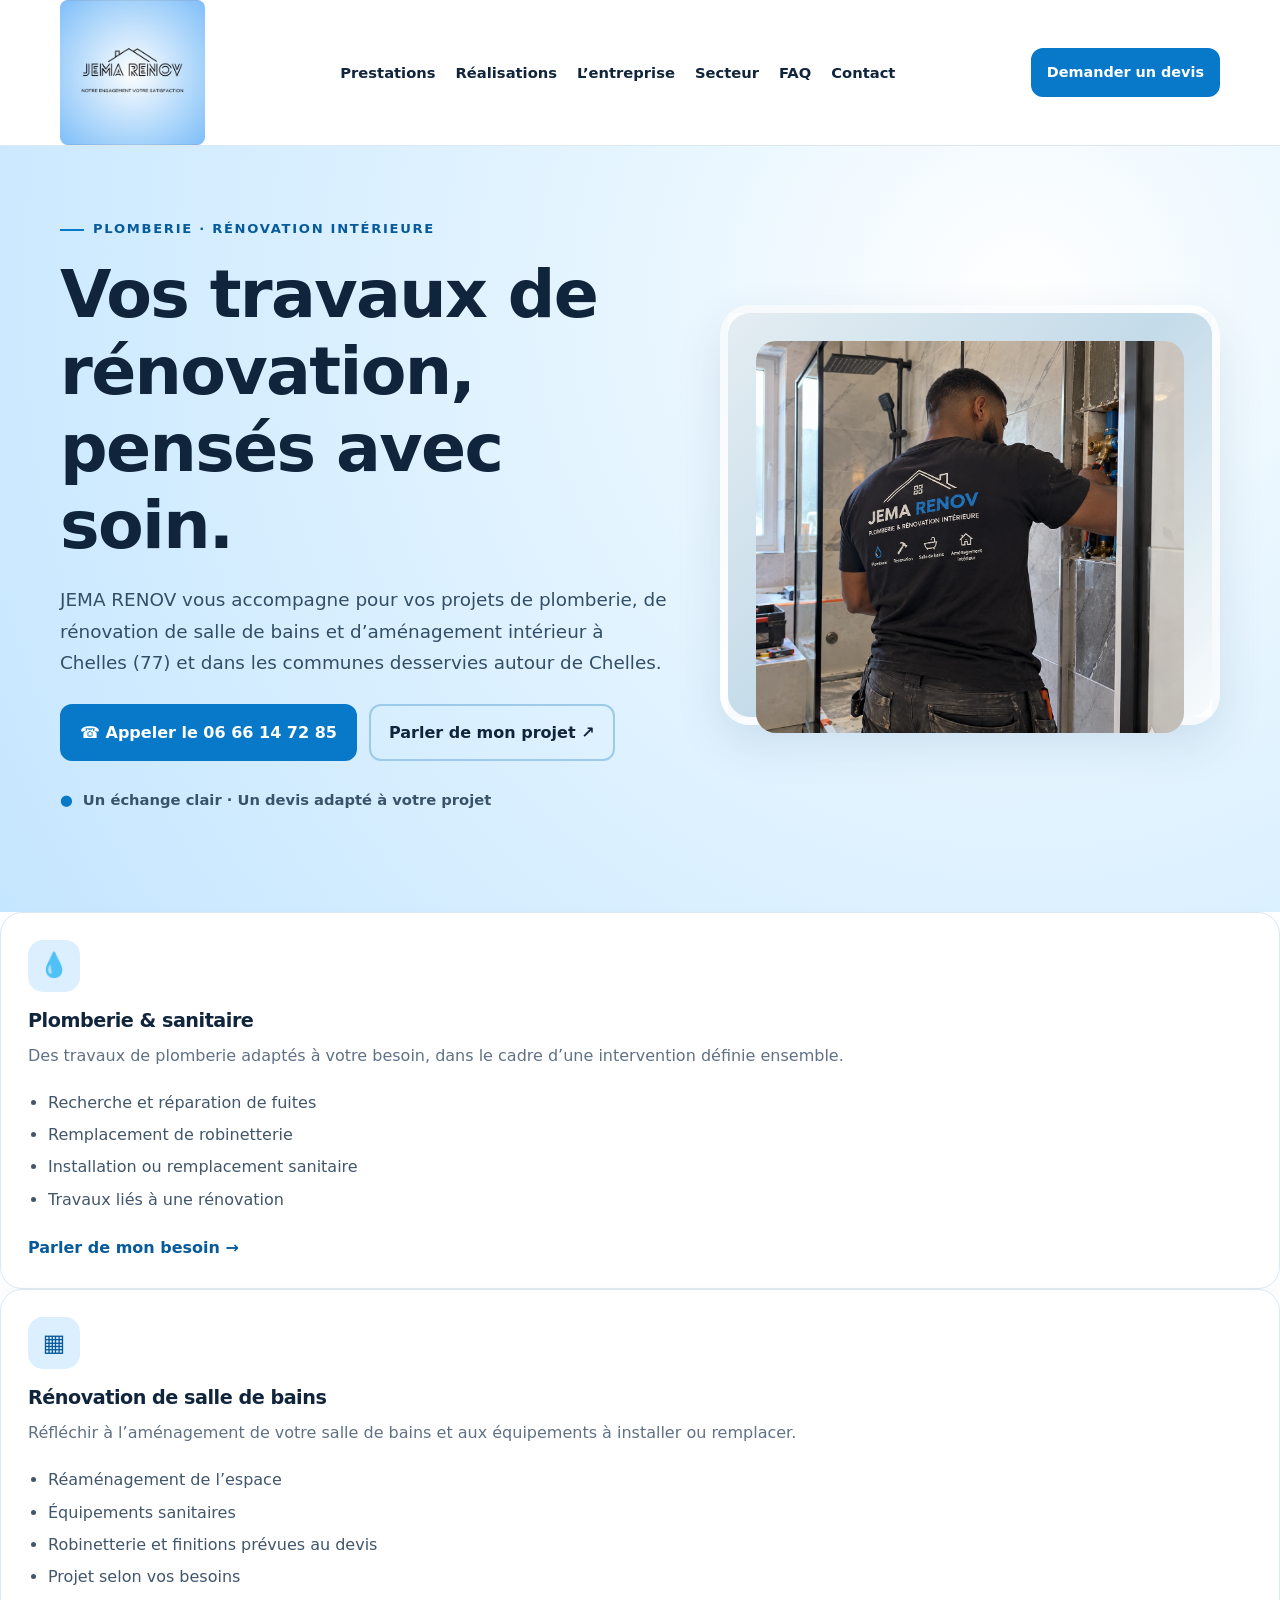
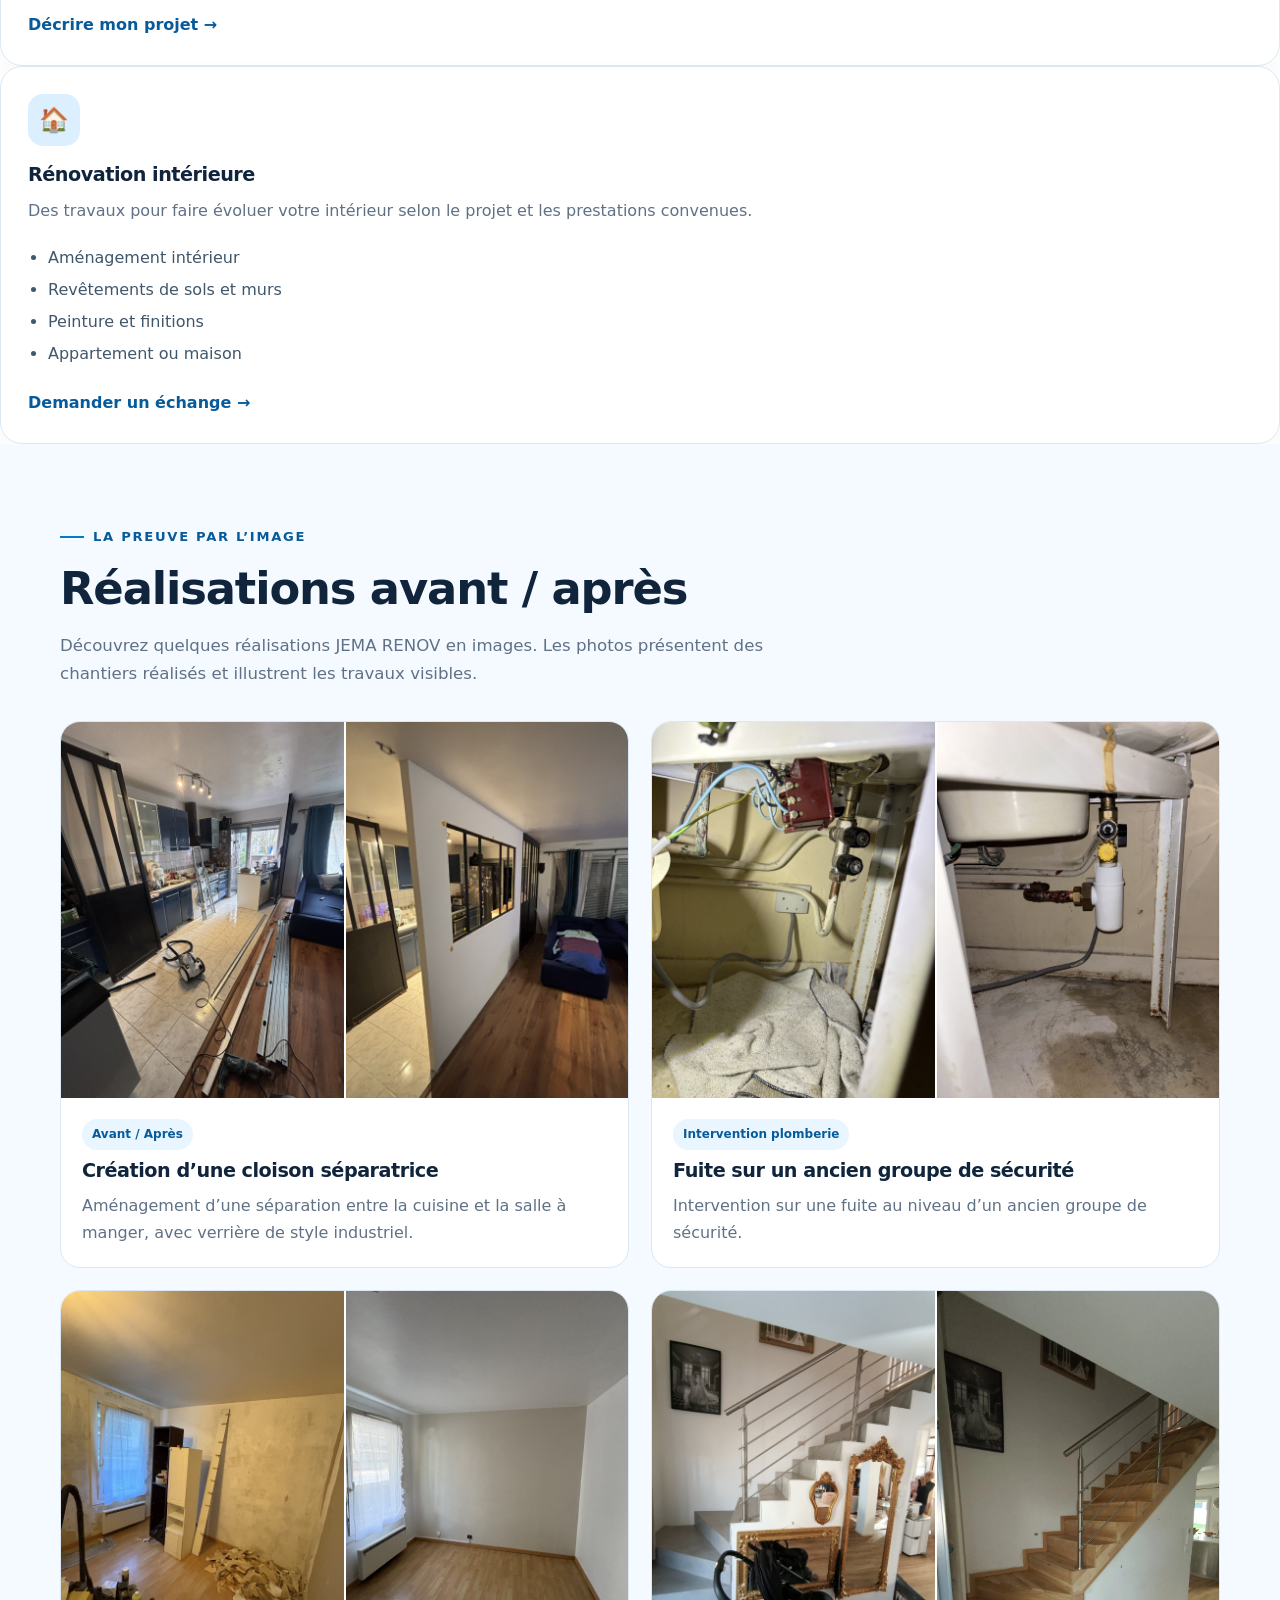
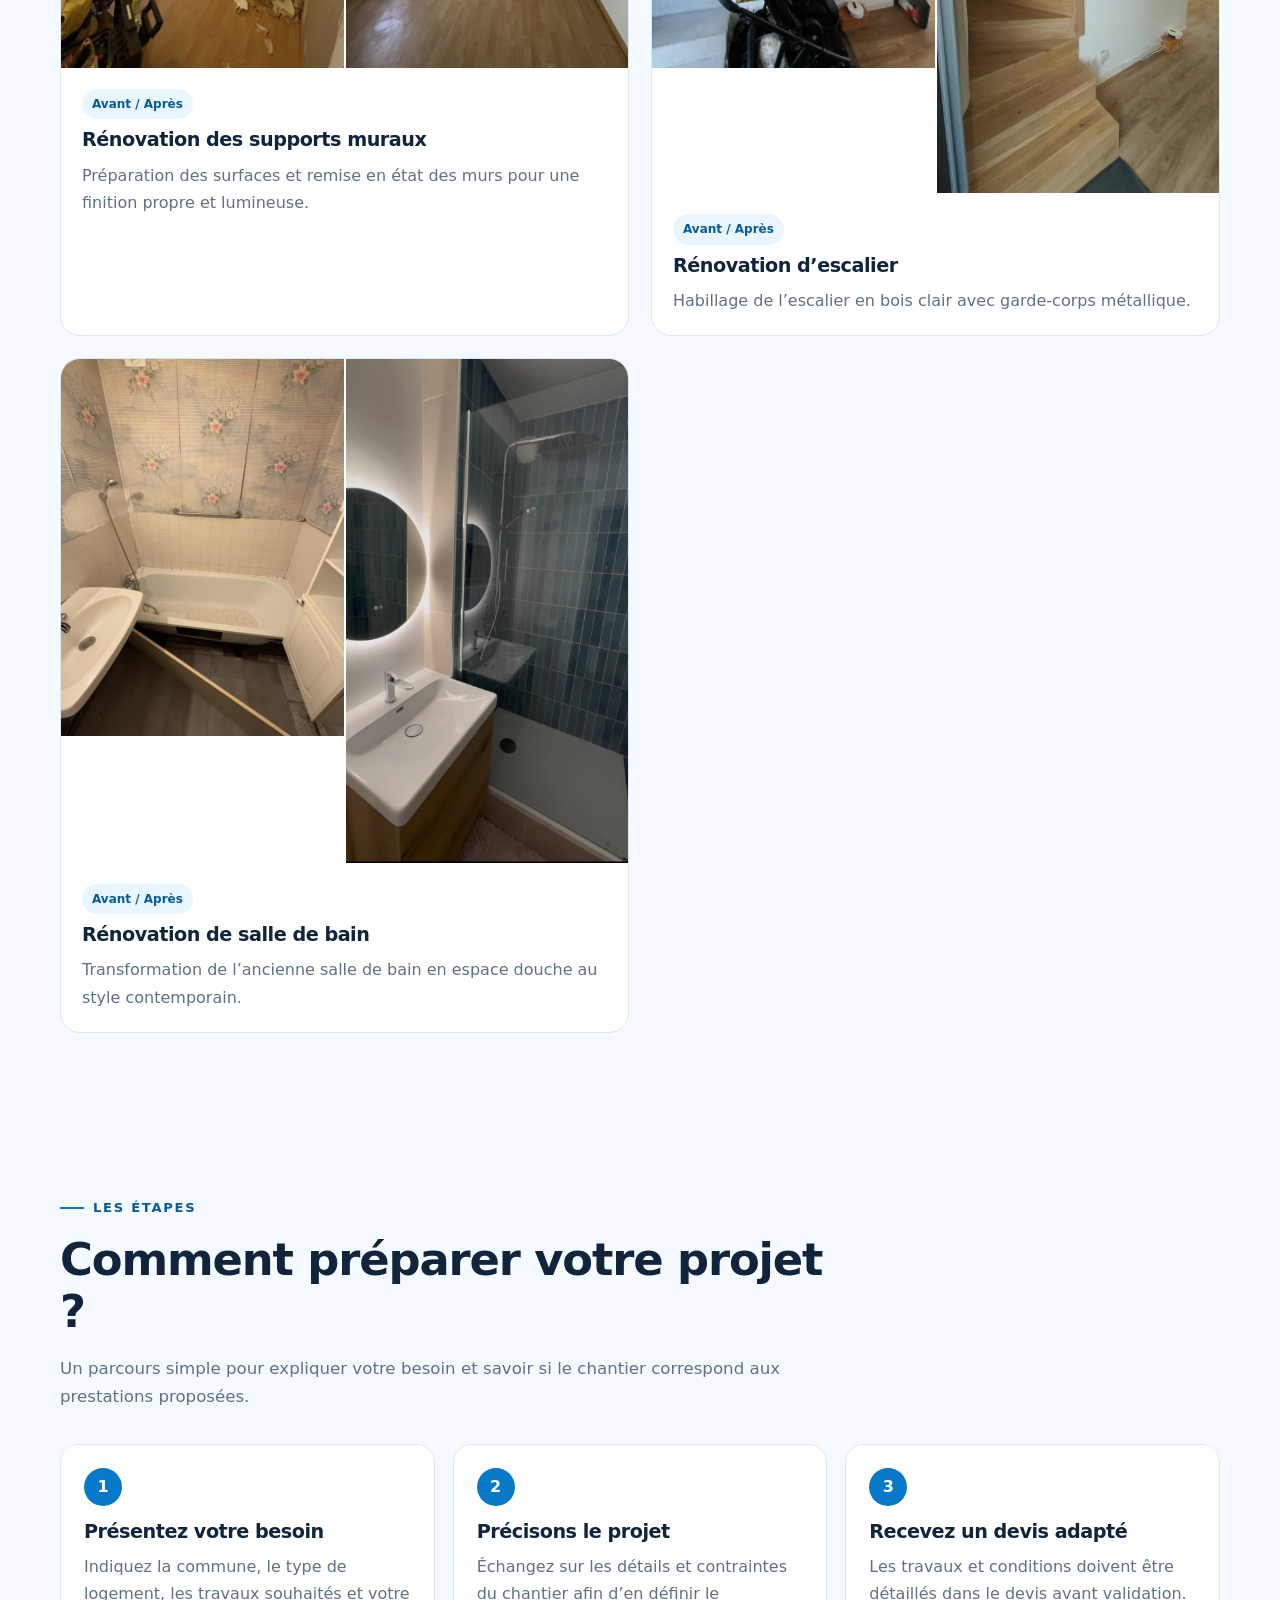
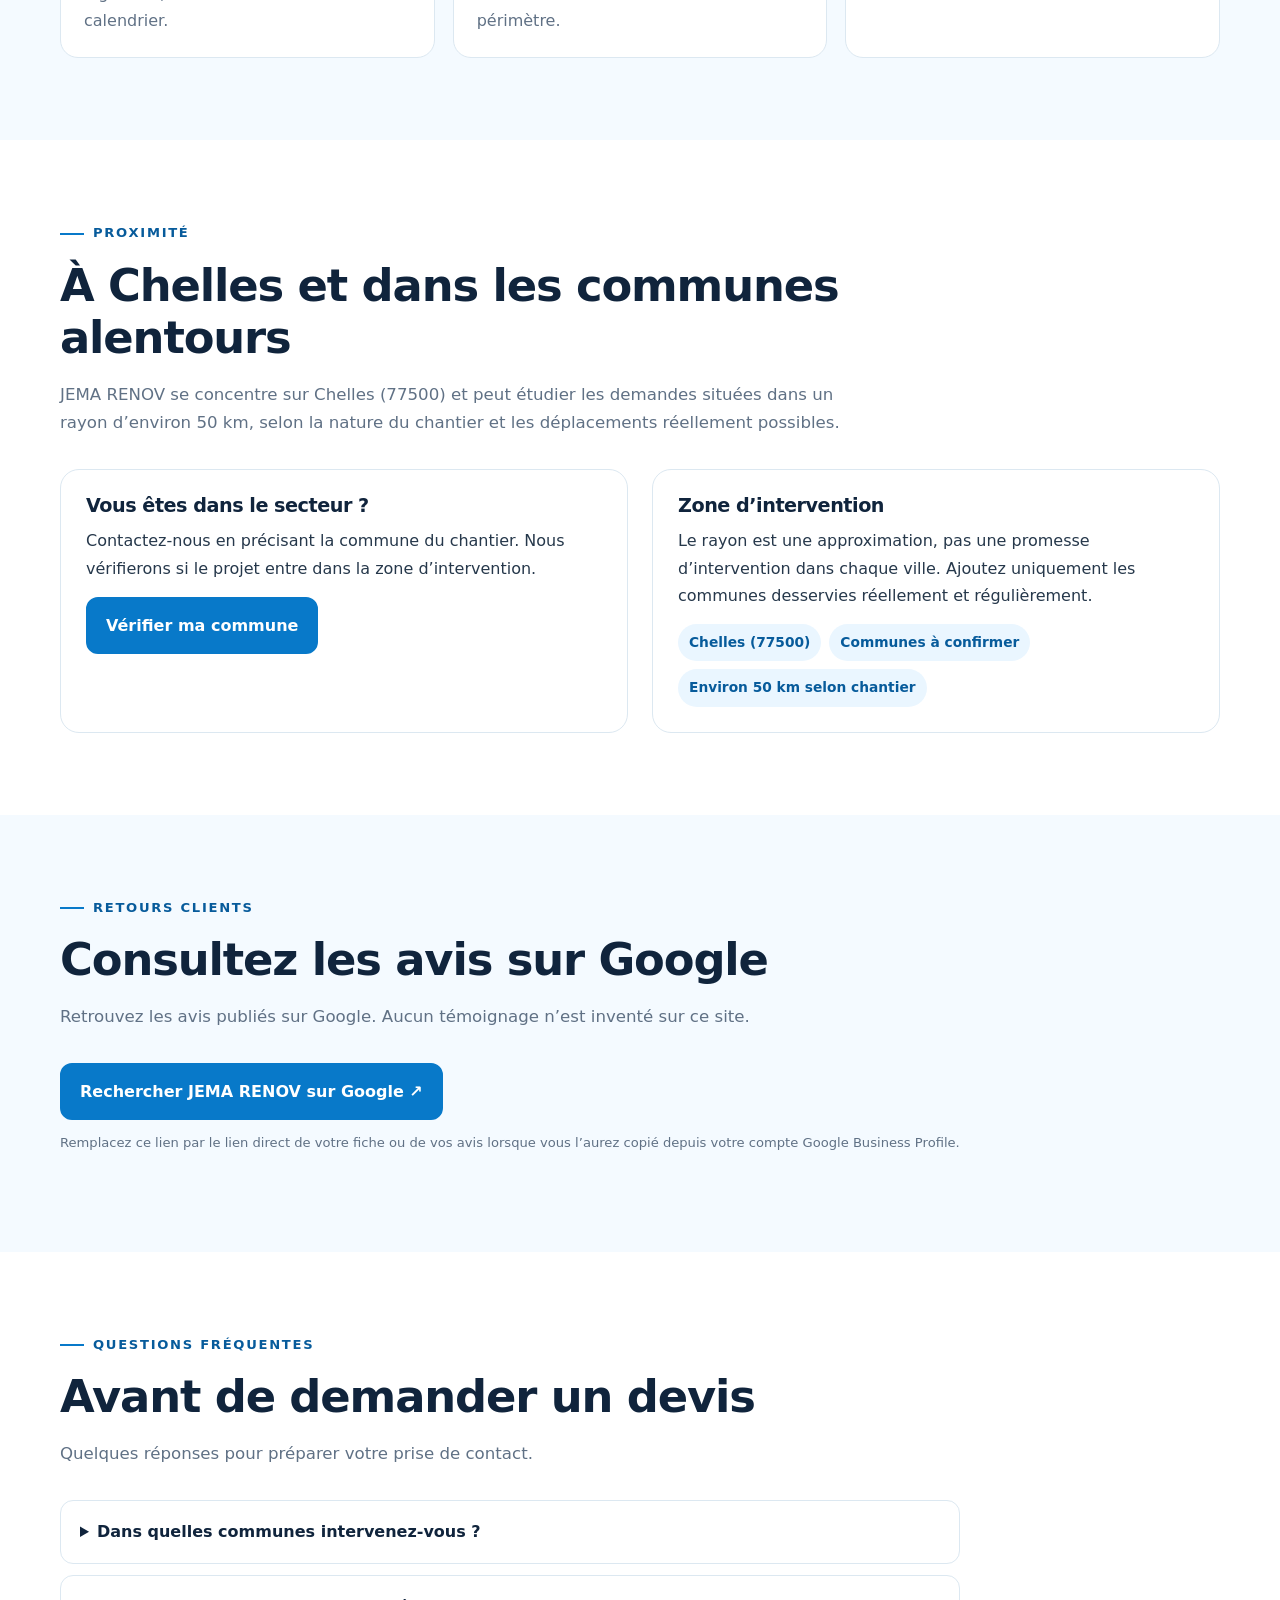
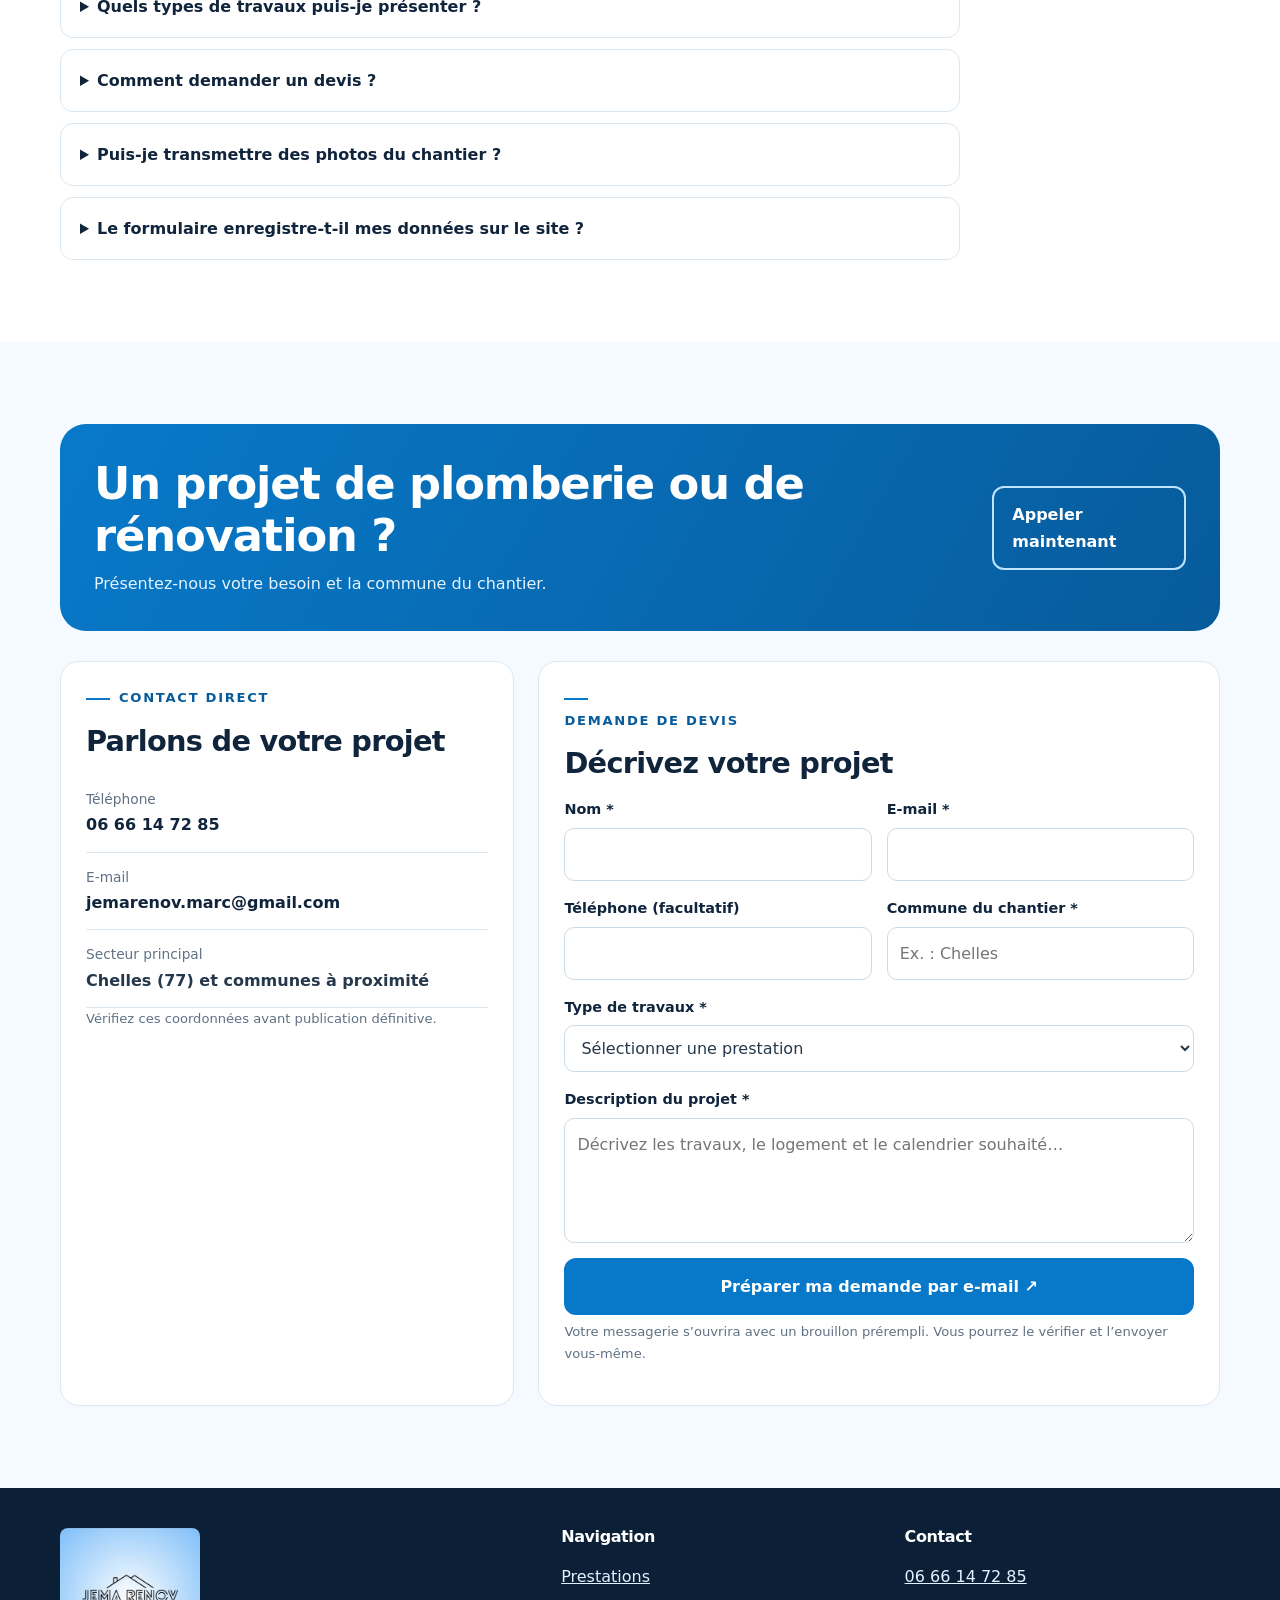
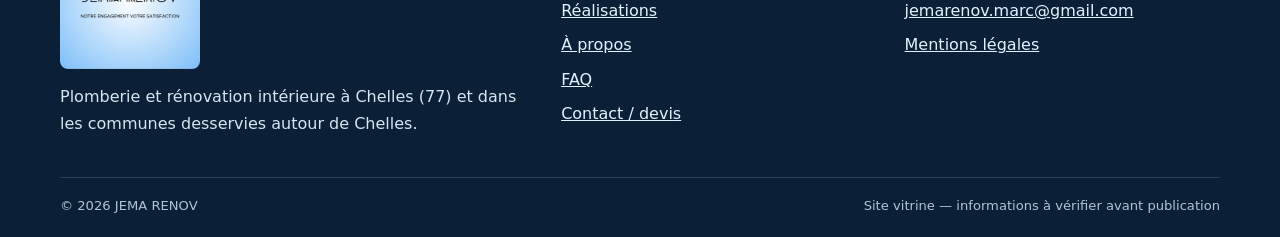
==== index.html @ 91e912da "Update index.html" ====
<!doctype html>
<html lang="fr"><head>
<meta charset="utf-8"><meta name="viewport" content="width=device-width,initial-scale=1">
<title>JEMA RENOV | Plomberie et rénovation intérieure à Chelles (77)</title>
<meta name="description" content="JEMA RENOV vous accompagne pour vos travaux de plomberie, rénovation de salle de bains et rénovation intérieure à Chelles (77500) et dans les communes desservies autour de Chelles.">
<meta name="robots" content="index,follow"><meta name="theme-color" content="#0879c9">
<link rel="canonical" href="https://jemarenovmarc-ena.github.io/"><meta property="og:type" content="website"><meta property="og:locale" content="fr_FR"><meta property="og:title" content="JEMA RENOV — Plomberie et rénovation intérieure à Chelles"><meta property="og:description" content="Plomberie, rénovation de salle de bains et rénovation intérieure à Chelles et alentours."><meta property="og:url" content="https://jemarenovmarc-ena.github.io/"><meta property="og:image" content="https://jemarenovmarc-ena.github.io/assets/logo-jema-renov.jpg">
<link rel="icon" href="assets/logo-jema-renov.jpg"><link rel="stylesheet" href="styles.css"><script defer src="script.js"></script>
<script type="application/ld+json">{"@context":"https://schema.org","@type":"Plumber","name":"JEMA RENOV","url":"https://jemarenovmarc-ena.github.io/","telephone":"+33666147285","email":"jemarenov.marc@gmail.com","areaServed":{"@type":"City","name":"Chelles"},"description":"Travaux de plomberie et rénovation intérieure à Chelles et dans les communes desservies autour de Chelles."}</script>
</head><body><a class="skip" href="#contenu">Aller au contenu</a>
<header><div class="container head"><a class="brand" href="#accueil" aria-label="JEMA RENOV accueil"><img src="assets/logo-jema-renov.jpg" alt="Logo JEMA RENOV — Notre engagement, votre satisfaction"></a><button class="toggle" type="button" aria-expanded="false" aria-controls="nav">☰ Menu</button><nav class="nav" id="nav" aria-label="Navigation principale"><a href="#prestations">Prestations</a><a href="#realisations">Réalisations</a><a href="#entreprise">L’entreprise</a><a href="#secteur">Secteur</a><a href="#faq">FAQ</a><a href="#contact">Contact</a></nav><a class="btn smallbtn headcta" href="#contact">Demander un devis</a></div></header>
<main id="contenu">
<section class="hero" id="accueil"><div class="container hero-grid"><div><div class="eyebrow">Plomberie · Rénovation intérieure</div><h1>Vos travaux de rénovation, pensés avec soin.</h1><p class="lead">JEMA RENOV vous accompagne pour vos projets de plomberie, de rénovation de salle de bains et d’aménagement intérieur à Chelles (77) et dans les communes desservies autour de Chelles.</p><div class="actions"><a class="btn" href="tel:+33666147285">☎ Appeler le 06 66 14 72 85</a><a class="btn outline" href="#contact">Parler de mon projet ↗</a></div><div class="trust">Un échange clair · Un devis adapté à votre projet</div></div>
<div class="hero-image">
 
<img src="assets/Plombier%20en%20r%C3%A9novation%20de%20salle%20de%20bains.png" alt="JEMA RENOV au travail" style="display:block; width:100%; height:100%; object-fit:cover; object-position:center; border-radius:20px;">
 
</div>

     
     </small></div><b></b><span><br></span></div></div></div></section>
<article class="card"><div class="ico">💧</div><h3>Plomberie & sanitaire</h3><p>Des travaux de plomberie adaptés à votre besoin, dans le cadre d’une intervention définie ensemble.</p><ul><li>Recherche et réparation de fuites</li><li>Remplacement de robinetterie</li><li>Installation ou remplacement sanitaire</li><li>Travaux liés à une rénovation</li></ul><a class="link" href="#contact">Parler de mon besoin →</a></article>
<article class="card"><div class="ico">▦</div><h3>Rénovation de salle de bains</h3><p>Réfléchir à l’aménagement de votre salle de bains et aux équipements à installer ou remplacer.</p><ul><li>Réaménagement de l’espace</li><li>Équipements sanitaires</li><li>Robinetterie et finitions prévues au devis</li><li>Projet selon vos besoins</li></ul><a class="link" href="#contact">Décrire mon projet →</a></article>
<article class="card"><div class="ico">🏠</div><h3>Rénovation intérieure</h3><p>Des travaux pour faire évoluer votre intérieur selon le projet et les prestations convenues.</p><ul><li>Aménagement intérieur</li><li>Revêtements de sols et murs</li><li>Peinture et finitions</li><li>Appartement ou maison</li></ul><a class="link" href="#contact">Demander un échange →</a></article>
</div></div></section>
<section class="soft" id="realisations"><div class="container"><div class="intro"><div class="eyebrow">La preuve par l’image</div><h2>Réalisations avant / après</h2><p>Découvrez quelques réalisations JEMA RENOV en images. Les photos présentent des chantiers réalisés et illustrent les travaux visibles.</p></div><div class="projects">
<article class="project"><div class="ba"><img src="assets/cloison-avant.jpg" alt="Cuisine avant la création de la cloison séparatrice" loading="lazy"><img src="assets/cloison-apres.jpg" alt="Cloison séparatrice avec verrière entre cuisine et salle à manger" loading="lazy"></div><div class="pcopy"><span class="tag">Avant / Après</span><h3>Création d’une cloison séparatrice</h3><p>Aménagement d’une séparation entre la cuisine et la salle à manger, avec verrière de style industriel.</p></div></article>
<article class="project"><div class="ba"><img src="assets/plomberie-avant.jpg" alt="Ancien groupe de sécurité présentant une fuite" loading="lazy"><img src="assets/plomberie-apres.jpg" alt="Groupe de sécurité après intervention plomberie" loading="lazy"></div><div class="pcopy"><span class="tag">Intervention plomberie</span><h3>Fuite sur un ancien groupe de sécurité</h3><p>Intervention sur une fuite au niveau d’un ancien groupe de sécurité.</p></div></article>
<article class="project"><div class="ba"><img src="assets/murs-avant-1.jpg" alt="Murs en cours de préparation avant rénovation" loading="lazy"><img src="assets/murs-apres-1.jpg" alt="Pièce après remise en état des supports muraux" loading="lazy"></div><div class="pcopy"><span class="tag">Avant / Après</span><h3>Rénovation des supports muraux</h3><p>Préparation des surfaces et remise en état des murs pour une finition propre et lumineuse.</p></div></article>
<article class="project"><div class="ba"><img src="assets/escalier-avant.jpg" alt="Escalier avant habillage en bois" loading="lazy"><img src="assets/escalier-apres.jpg" alt="Escalier rénové avec habillage en bois clair" loading="lazy"></div><div class="pcopy"><span class="tag">Avant / Après</span><h3>Rénovation d’escalier</h3><p>Habillage de l’escalier en bois clair avec garde-corps métallique.</p></div></article>
<article class="project"><div class="ba"><img src="assets/salle-de-bain-avant.jpg" alt="Salle de bain avant rénovation avec baignoire" loading="lazy"><img src="assets/salle-de-bain-apres.jpg" alt="Salle de bain rénovée avec douche, carrelage bleu et meuble vasque" loading="lazy"></div><div class="pcopy"><span class="tag">Avant / Après</span><h3>Rénovation de salle de bain</h3><p>Transformation de l’ancienne salle de bain en espace douche au style contemporain.</p></div></article>
</div></div></section>
<section class="soft" id="methode"><div class="container"><div class="intro"><div class="eyebrow">Les étapes</div><h2>Comment préparer votre projet ?</h2><p>Un parcours simple pour expliquer votre besoin et savoir si le chantier correspond aux prestations proposées.</p></div><div class="steps"><article class="step"><div class="num">1</div><h3>Présentez votre besoin</h3><p>Indiquez la commune, le type de logement, les travaux souhaités et votre calendrier.</p></article><article class="step"><div class="num">2</div><h3>Précisons le projet</h3><p>Échangez sur les détails et contraintes du chantier afin d’en définir le périmètre.</p></article><article class="step"><div class="num">3</div><h3>Recevez un devis adapté</h3><p>Les travaux et conditions doivent être détaillés dans le devis avant validation.</p></article></div></div></section>
<section id="secteur"><div class="container"><div class="intro"><div class="eyebrow">Proximité</div><h2>À Chelles et dans les communes alentours</h2><p>JEMA RENOV se concentre sur Chelles (77500) et peut étudier les demandes situées dans un rayon d’environ 50 km, selon la nature du chantier et les déplacements réellement possibles.</p></div><div class="areas"><div class="panel"><h3>Vous êtes dans le secteur ?</h3><p>Contactez-nous en précisant la commune du chantier. Nous vérifierons si le projet entre dans la zone d’intervention.</p><a class="btn" href="#contact">Vérifier ma commune</a></div><div class="panel"><h3>Zone d’intervention</h3><p>Le rayon est une approximation, pas une promesse d’intervention dans chaque ville. Ajoutez uniquement les communes desservies réellement et régulièrement.</p><div class="chips"><span class="chip">Chelles (77500)</span><span class="chip">Communes à confirmer</span><span class="chip">Environ 50 km selon chantier</span></div></div></div></div></section>
<section class="soft" id="avis"><div class="container"><div class="intro"><div class="eyebrow">Retours clients</div><h2>Consultez les avis sur Google</h2><p>Retrouvez les avis publiés sur Google. Aucun témoignage n’est inventé sur ce site.</p></div><a class="btn" href="https://www.google.com/search?q=JEMA+RENOV+Chelles" target="_blank" rel="noopener noreferrer">Rechercher JEMA RENOV sur Google ↗</a><p class="hint" style="margin-top:12px">Remplacez ce lien par le lien direct de votre fiche ou de vos avis lorsque vous l’aurez copié depuis votre compte Google Business Profile.</p></div></section>
<section id="faq"><div class="container"><div class="intro"><div class="eyebrow">Questions fréquentes</div><h2>Avant de demander un devis</h2><p>Quelques réponses pour préparer votre prise de contact.</p></div><div class="faq">
<details><summary>Dans quelles communes intervenez-vous ?</summary><p>Le secteur principal est Chelles (77500). Les demandes situées à environ 50 km peuvent être étudiées selon le type de chantier et les déplacements possibles. Indiquez votre commune lors du premier contact.</p></details>
<details><summary>Quels types de travaux puis-je présenter ?</summary><p>Vous pouvez présenter un besoin en plomberie, installation sanitaire, rénovation de salle de bains ou rénovation intérieure. Les travaux effectivement proposés seront confirmés lors de l’échange et précisés au devis.</p></details>
<details><summary>Comment demander un devis ?</summary><p>Appelez le 06 66 14 72 85 ou utilisez le formulaire. Précisez la commune, le type de travaux, votre calendrier et les éléments utiles à la compréhension du projet.</p></details>
<details><summary>Puis-je transmettre des photos du chantier ?</summary><p>Oui, vous pouvez joindre des photos à votre e-mail après l’ouverture de votre messagerie. Elles aident à comprendre le besoin sans remplacer une visite lorsque celle-ci est nécessaire.</p></details>
<details><summary>Le formulaire enregistre-t-il mes données sur le site ?</summary><p>Non. Il prépare un e-mail dans votre messagerie. Aucune demande n’est stockée par ce site. Le message n’est envoyé que si vous le validez vous-même.</p></details>
</div></div></section>
<section class="soft" id="contact"><div class="container"><div class="band"><div><h2>Un projet de plomberie ou de rénovation ?</h2><p>Présentez-nous votre besoin et la commune du chantier.</p></div><a class="btn outline" style="color:white;border-color:#bfe4ff" href="tel:+33666147285">Appeler maintenant</a></div><div class="contact">
<div class="contactbox"><div class="eyebrow">Contact direct</div><h2 style="font-size:1.8rem">Parlons de votre projet</h2><div class="contactitem"><span>Téléphone</span><a href="tel:+33666147285">06 66 14 72 85</a></div><div class="contactitem"><span>E-mail</span><a href="mailto:jemarenov.marc@gmail.com">jemarenov.marc@gmail.com</a></div><div class="contactitem"><span>Secteur principal</span><strong>Chelles (77) et communes à proximité</strong></div><p class="hint">Vérifiez ces coordonnées avant publication définitive.</p></div>
<div class="contactbox"><div class="eyebrow">
<form action="https://formsubmit.co/jemarenov.marc@gmail.com" method="POST">
<input type="hidden" name="_subject" value="Nouvelle demande de devis - JEMA RENOV">Demande de devis</div><h2 style="font-size:1.8rem">Décrivez votre projet</h2><form id="quote-form"><div class="formgrid">
<div class="field"><label for="name">Nom *</label><input id="name" name="name" autocomplete="name" required></div><div class="field"><label for="email">E-mail *</label><input id="email" name="email" type="email" autocomplete="email" required></div>
<div class="field"><label for="phone">Téléphone (facultatif)</label><input id="phone" name="phone" type="tel" autocomplete="tel"></div><div class="field"><label for="town">Commune du chantier *</label><input id="town" name="town" required placeholder="Ex. : Chelles"></div>
<div class="field full"><label for="service">Type de travaux *</label><select id="service" name="service" required><option value="">Sélectionner une prestation</option><option>Plomberie / sanitaire</option><option>Rénovation de salle de bains</option><option>Rénovation intérieure</option><option>Autre demande à préciser</option></select></div>
<div class="field full"><label for="message">Description du projet *</label><textarea id="message" name="message" required placeholder="Décrivez les travaux, le logement et le calendrier souhaité…"></textarea></div>
<div class="field full"><button class="btn" type="submit">Préparer ma demande par e-mail ↗</button></form><p id="form-status" class="hint" aria-live="polite">Votre messagerie s’ouvrira avec un brouillon prérempli. Vous pourrez le vérifier et l’envoyer vous-même.</p></div></div></form></div></div></div></section>
</main>
<footer><div class="container"><div class="footgrid"><div><img class="footlogo" src="assets/logo-jema-renov.jpg" alt="Logo JEMA RENOV"><p>Plomberie et rénovation intérieure à Chelles (77) et dans les communes desservies autour de Chelles.</p></div><div class="foot"><h3>Navigation</h3><ul><li><a href="#prestations">Prestations</a></li><li><a href="#realisations">Réalisations</a></li><li><a href="#entreprise">À propos</a></li><li><a href="#faq">FAQ</a></li><li><a href="#contact">Contact / devis</a></li></ul></div><div class="foot"><h3>Contact</h3><ul><li><a href="tel:+33666147285">06 66 14 72 85</a></li><li><a href="mailto:jemarenov.marc@gmail.com">jemarenov.marc@gmail.com</a></li><li><a href="mentions-legales.html">Mentions légales</a></li></ul></div></div><div class="copy"><span>© 2026 JEMA RENOV</span><span>Site vitrine — informations à vérifier avant publication</span></div></div></footer>
</body></html>
---- styles.css ----
:root{--b:#0879c9;--bd:#075b9b;--n:#10243c;--i:#26384b;--m:#607185;--p:#eaf6ff;--l:#dce8f1;--r:22px;--sh:0 18px 48px #0d37581c}
*{box-sizing:border-box}html{scroll-behavior:smooth;scroll-padding-top:90px}body{margin:0;color:var(--i);font:16px/1.7 Inter,system-ui,-apple-system,"Segoe UI",Arial,sans-serif}img{max-width:100%;display:block}a{color:var(--bd)}button,input,textarea,select{font:inherit}a:focus-visible,button:focus-visible,input:focus-visible,textarea:focus-visible,summary:focus-visible{outline:3px solid #f2b544;outline-offset:3px}.container{width:min(1160px,calc(100% - 40px));margin:auto}.skip{position:absolute;left:-9999px}.skip:focus{left:10px;top:10px;background:white;padding:10px;z-index:999}
header{position:sticky;top:0;z-index:99;background:#ffffffef;backdrop-filter:blur(12px);border-bottom:1px solid var(--l)}.head{min-height:82px;display:flex;align-items:center;justify-content:space-between;gap:20px}.brand img{width:145px;border-radius:8px}.nav{display:flex;align-items:center;gap:20px}.nav a{text-decoration:none;color:var(--n);font-weight:750;font-size:.92rem}.nav a:hover{color:var(--b)}.toggle{display:none;background:white;border:1px solid var(--l);border-radius:10px;padding:9px 12px;font-weight:800}
.btn{display:inline-flex;justify-content:center;align-items:center;gap:8px;background:var(--b);color:#fff;border:2px solid var(--b);padding:13px 18px;border-radius:12px;text-decoration:none;font-weight:800;cursor:pointer}.btn:hover{background:var(--bd);border-color:var(--bd)}.outline{background:transparent;color:var(--n);border-color:#9ccbe9}.smallbtn{padding:10px 14px;font-size:.9rem}
.hero{background:radial-gradient(circle at 80% 20%,#fff 0,#e8f6ff 30%,#c5e6ff 100%);padding:72px 0}.hero-grid{display:grid;grid-template-columns:1.1fr .9fr;gap:48px;align-items:center}.eyebrow{color:var(--bd);font-size:.82rem;font-weight:900;letter-spacing:.13em;text-transform:uppercase;margin-bottom:15px}.eyebrow:before{content:"";display:inline-block;width:24px;height:2px;background:var(--b);vertical-align:middle;margin-right:9px}h1,h2,h3{color:var(--n);line-height:1.16;letter-spacing:-.025em}h1{font-size:clamp(2.5rem,5.2vw,4.5rem);margin:0 0 20px}h2{font-size:clamp(1.9rem,3.5vw,2.9rem);margin:0 0 17px}h3{font-size:1.2rem;margin:0 0 10px}p{margin:0 0 15px}.lead{font-size:1.15rem;color:#334e67}.actions{display:flex;gap:12px;flex-wrap:wrap;margin:26px 0}.trust{font-weight:750;color:#39536b;font-size:.92rem}.trust:before{content:"●";color:var(--b);margin-right:10px}
.hero-image{height:420px;border:8px solid #ffffffd9;border-radius:30px;box-shadow:var(--sh);background:linear-gradient(135deg,#e4edf2,#c4dbe9,#f8fbfd);display:grid;place-items:center;text-align:center;padding:28px;color:#39536b;position:relative}.hero-image strong{display:block;font-size:1.3rem;color:var(--n)}.hero-image small{display:block;margin-top:8px}.float{position:absolute;bottom:12px;left:-20px;background:white;padding:16px 20px;border-radius:15px;box-shadow:var(--sh)}.float b{display:block;color:var(--n)}.float span{font-size:.86rem;color:var(--m)}
section{padding:82px 0}.soft{background:#f4faff}.dark{background:var(--n);color:#eaf5ff}.dark h2,.dark h3{color:white}.intro{max-width:780px;margin-bottom:32px}.intro p{color:var(--m);font-size:1.04rem}.dark .intro p{color:#d0e2f2}.grid3{display:grid;grid-template-columns:repeat(3,1fr);gap:20px}.card{border:1px solid var(--l);border-radius:var(--r);padding:27px;background:white;box-shadow:0 8px 24px #0d375808;display:flex;flex-direction:column}.ico{width:52px;height:52px;border-radius:15px;background:#dcefff;color:var(--bd);display:grid;place-items:center;font-size:1.5rem;margin-bottom:18px}.card p{color:var(--m)}.card ul{padding-left:20px;margin-top:0;color:#40566b}.card li{margin:5px 0}.link{font-weight:850;text-decoration:none;margin-top:auto}
.split{display:grid;grid-template-columns:.9fr 1.1fr;gap:50px;align-items:center}.photo-panel{min-height:390px;border-radius:26px;background:linear-gradient(135deg,#e7edf1,#d5e4ed);display:grid;place-items:center;text-align:center;padding:30px;color:#4c6173;box-shadow:var(--sh)}.checks{list-style:none;padding:0}.checks li{padding:7px 0 7px 30px;position:relative}.checks li:before{content:"✓";position:absolute;left:0;color:var(--b);font-weight:900}
.projects{display:grid;grid-template-columns:repeat(2,1fr);gap:22px}.project{border:1px solid var(--l);border-radius:20px;overflow:hidden;background:white}.ba{display:grid;grid-template-columns:1fr 1fr;gap:2px;background:white}.slot{min-height:185px;background:linear-gradient(135deg,#e7edf1,#d5e4ed);display:grid;place-items:center;text-align:center;padding:18px;color:#4c6173;font-weight:800}.slot small{display:block;font-weight:500;margin-top:6px}.pcopy{padding:21px}.pcopy p{color:var(--m);margin:0}.tag{display:inline-block;background:var(--p);color:var(--bd);font-weight:800;font-size:.75rem;padding:5px 10px;border-radius:99px;margin-bottom:10px}.note{background:white;border-left:4px solid var(--b);padding:14px 17px;color:var(--m);border-radius:0 10px 10px 0;font-size:.9rem;margin-top:20px}
.steps{display:grid;grid-template-columns:repeat(3,1fr);gap:18px}.step{border:1px solid var(--l);border-radius:18px;padding:23px;background:white}.num{width:38px;height:38px;border-radius:50%;display:grid;place-items:center;background:var(--b);color:white;font-weight:900;margin-bottom:15px}.step p{color:var(--m);margin:0}.areas{display:grid;grid-template-columns:1fr 1fr;gap:24px}.panel{background:white;border:1px solid var(--l);border-radius:19px;padding:25px}.chips{display:flex;gap:8px;flex-wrap:wrap}.chip{background:var(--p);color:var(--bd);padding:7px 11px;border-radius:99px;font-size:.86rem;font-weight:750}.faq{display:grid;gap:11px;max-width:900px}.faq details{border:1px solid var(--l);border-radius:13px;padding:17px 19px;background:white}.faq summary{cursor:pointer;font-weight:850;color:var(--n)}.faq details p{margin:12px 0 0;color:var(--m)}
.band{background:linear-gradient(120deg,#0879c9,#075b9b);border-radius:26px;padding:34px;color:white;display:flex;justify-content:space-between;align-items:center;gap:22px;margin-bottom:30px}.band h2{color:white;margin-bottom:8px}.band p{margin:0;color:#e4f3ff}.contact{display:grid;grid-template-columns:.8fr 1.2fr;gap:24px}.contactbox{border:1px solid var(--l);border-radius:19px;padding:25px;background:white}.contactitem{padding:13px 0;border-bottom:1px solid var(--l)}.contactitem:last-child{border:0}.contactitem span{display:block;color:var(--m);font-size:.86rem}.contactitem a{font-weight:850;color:var(--n);text-decoration:none}.formgrid{display:grid;grid-template-columns:1fr 1fr;gap:15px}.field{display:flex;flex-direction:column;gap:6px}.full{grid-column:1/-1}.field label{font-size:.9rem;font-weight:800;color:var(--n)}.field input,.field select,.field textarea{width:100%;padding:12px;border:1px solid #cbdbe7;border-radius:10px;background:white;color:var(--i)}.field textarea{min-height:125px;resize:vertical}.hint{font-size:.82rem;color:var(--m)}
footer{background:#0b2036;color:#d5e5f2;padding:40px 0 20px}.footgrid{display:grid;grid-template-columns:1.2fr .8fr .8fr;gap:28px}.footlogo{width:140px;border-radius:8px;margin-bottom:14px}.foot h3{font-size:1rem;color:white}.foot ul{list-style:none;padding:0}.foot li{margin:7px 0}.foot a{color:#e1f2ff}.copy{border-top:1px solid #294158;margin-top:25px;padding-top:17px;font-size:.82rem;color:#afc4d5;display:flex;justify-content:space-between;gap:12px;flex-wrap:wrap}.legalbox{background:white;border:1px solid var(--l);border-radius:18px;padding:25px;margin:20px 0}
@media(max-width:940px){.nav{gap:12px}.nav a{font-size:.83rem}.hero-grid{gap:25px}}
@media(max-width:760px){.container{width:calc(100% - 30px)}.head{min-height:70px}.brand img{width:118px}.toggle{display:block}.nav{display:none;position:absolute;top:100%;left:0;right:0;background:white;border-bottom:1px solid var(--l);padding:18px 22px 22px;box-shadow:0 15px 25px #0a284514;align-items:stretch;flex-direction:column;gap:15px}.nav.open{display:flex}.nav a{font-size:1rem}.headcta{display:none}.hero{padding:45px 0}.hero-grid,.split,.areas,.contact{grid-template-columns:1fr}.hero-grid{gap:24px}.hero-image{height:300px}.float{left:7px;bottom:-12px}section{padding:57px 0}.grid3,.steps,.footgrid{grid-template-columns:1fr}.projects{grid-template-columns:1fr}.slot{min-height:150px}.band{padding:25px;align-items:flex-start;flex-direction:column}.formgrid{grid-template-columns:1fr}.full{grid-column:auto}.photo-panel{min-height:280px}}
@media(prefers-reduced-motion:reduce){html{scroll-behavior:auto}}
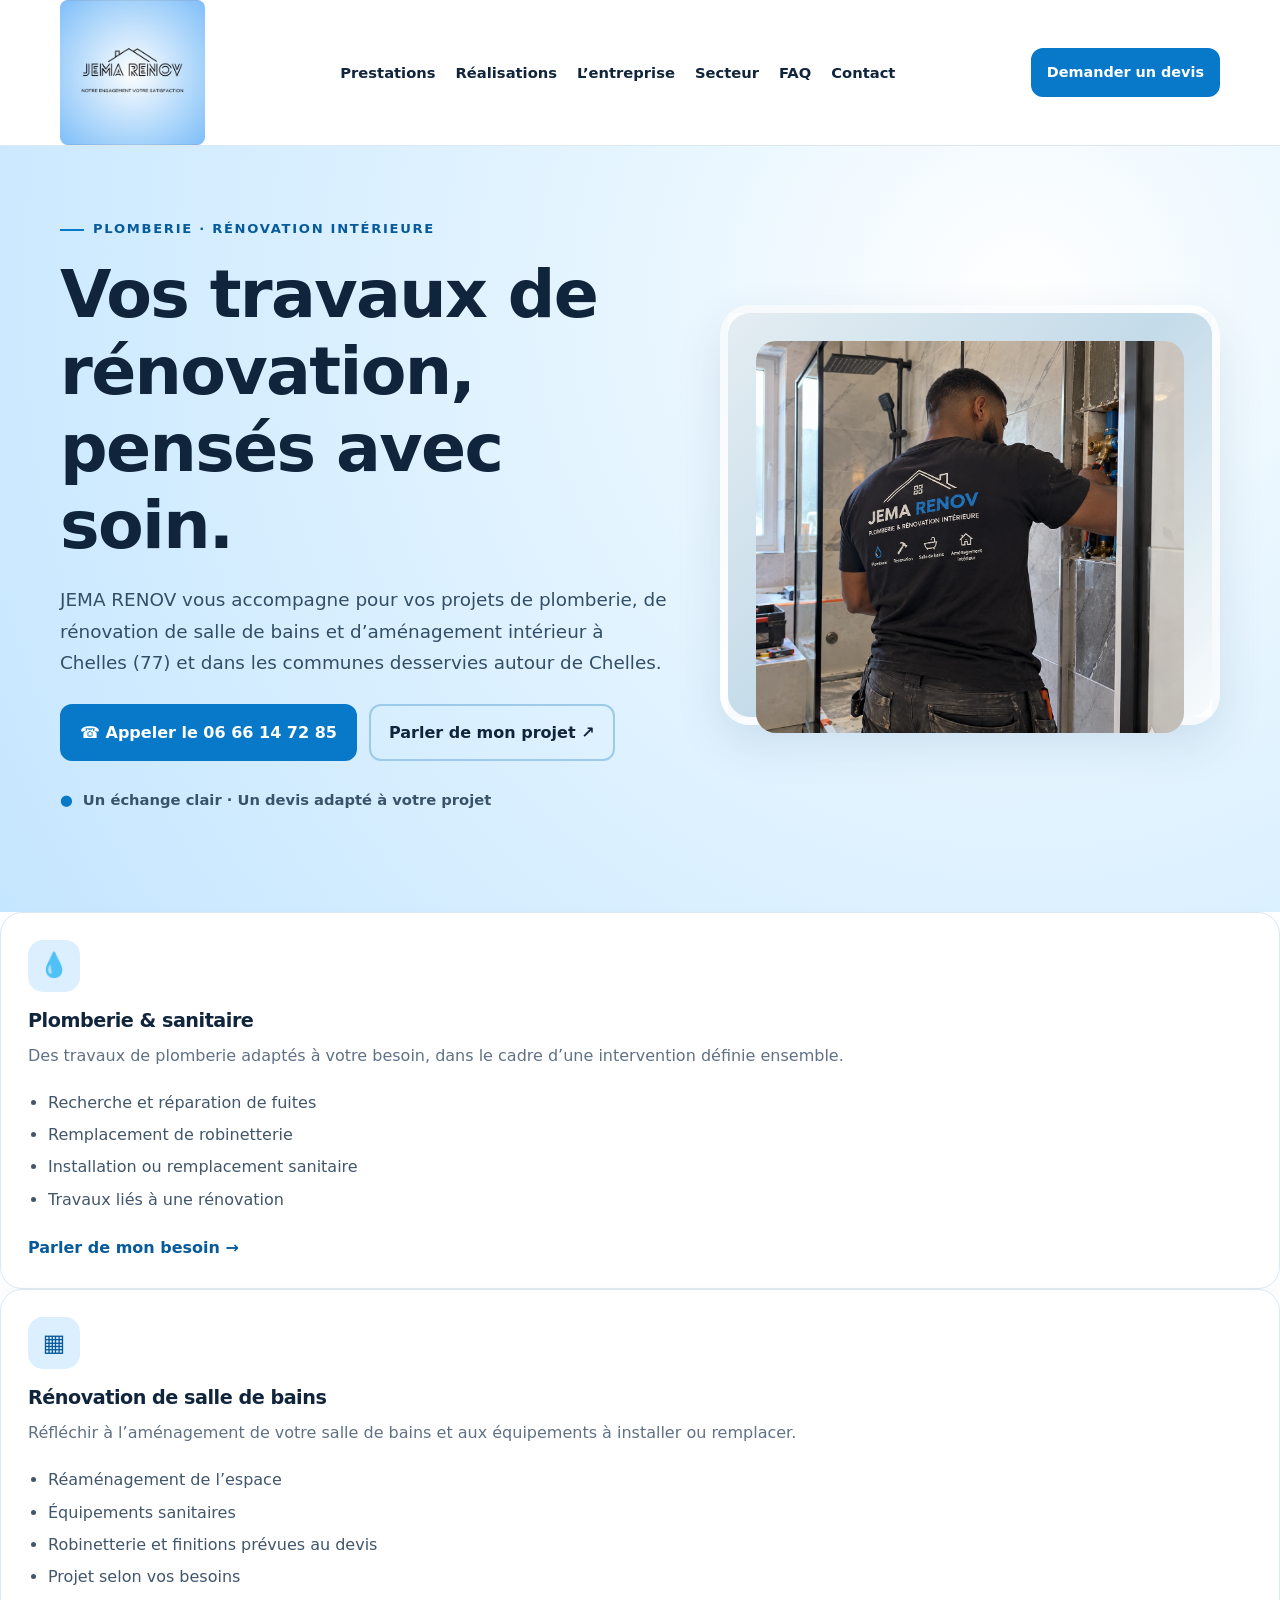
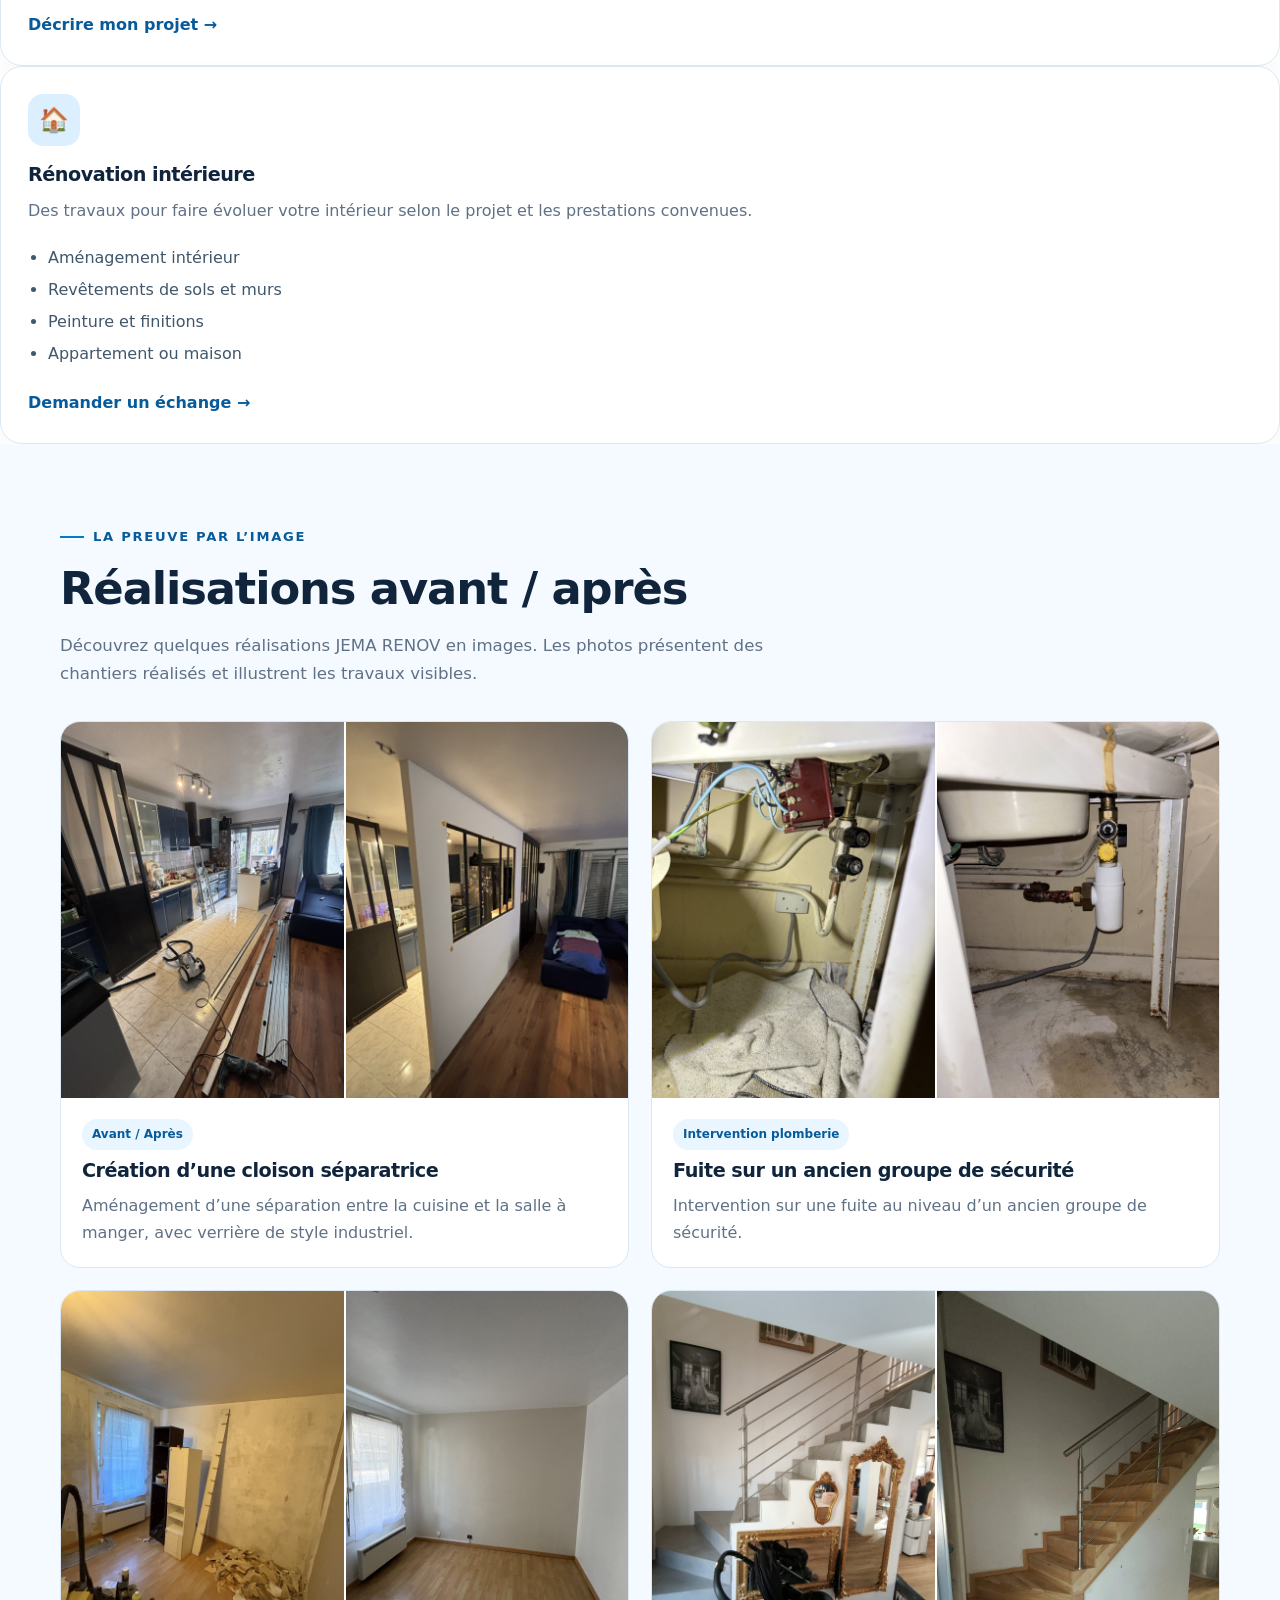
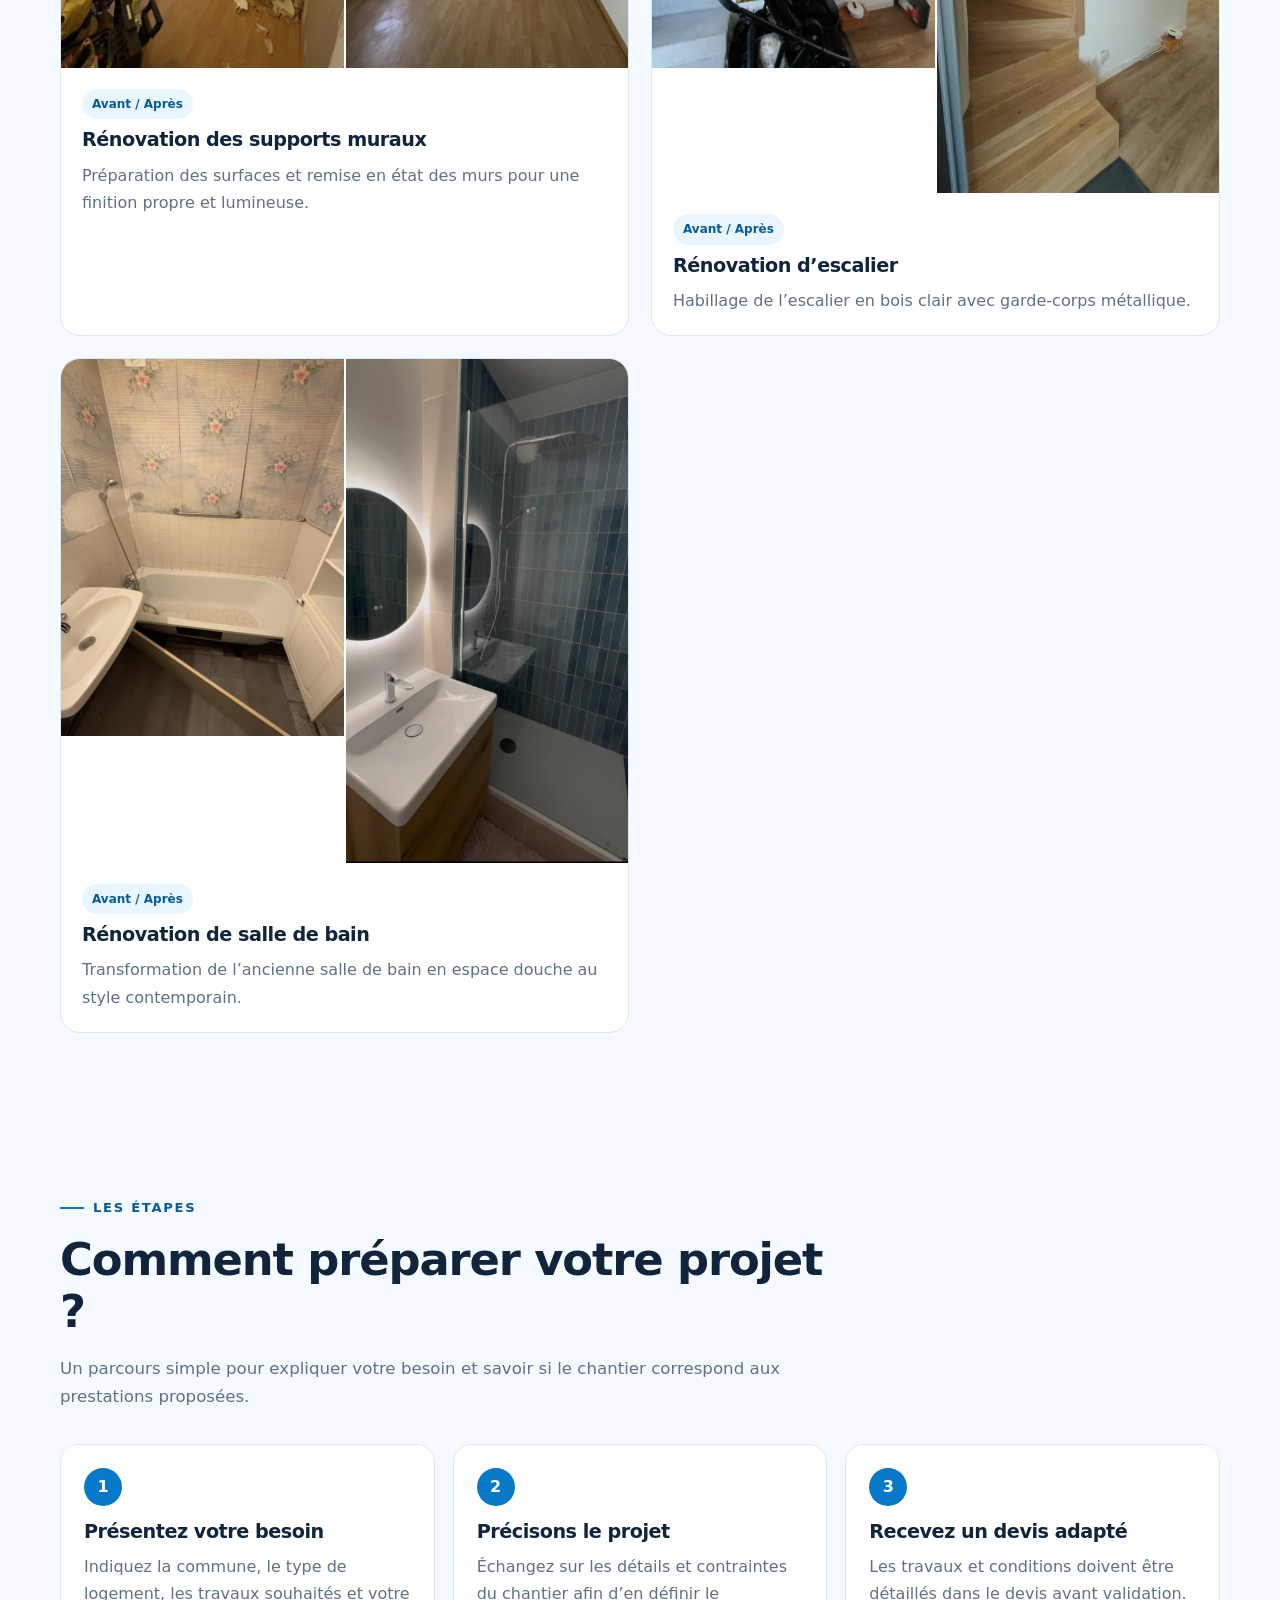
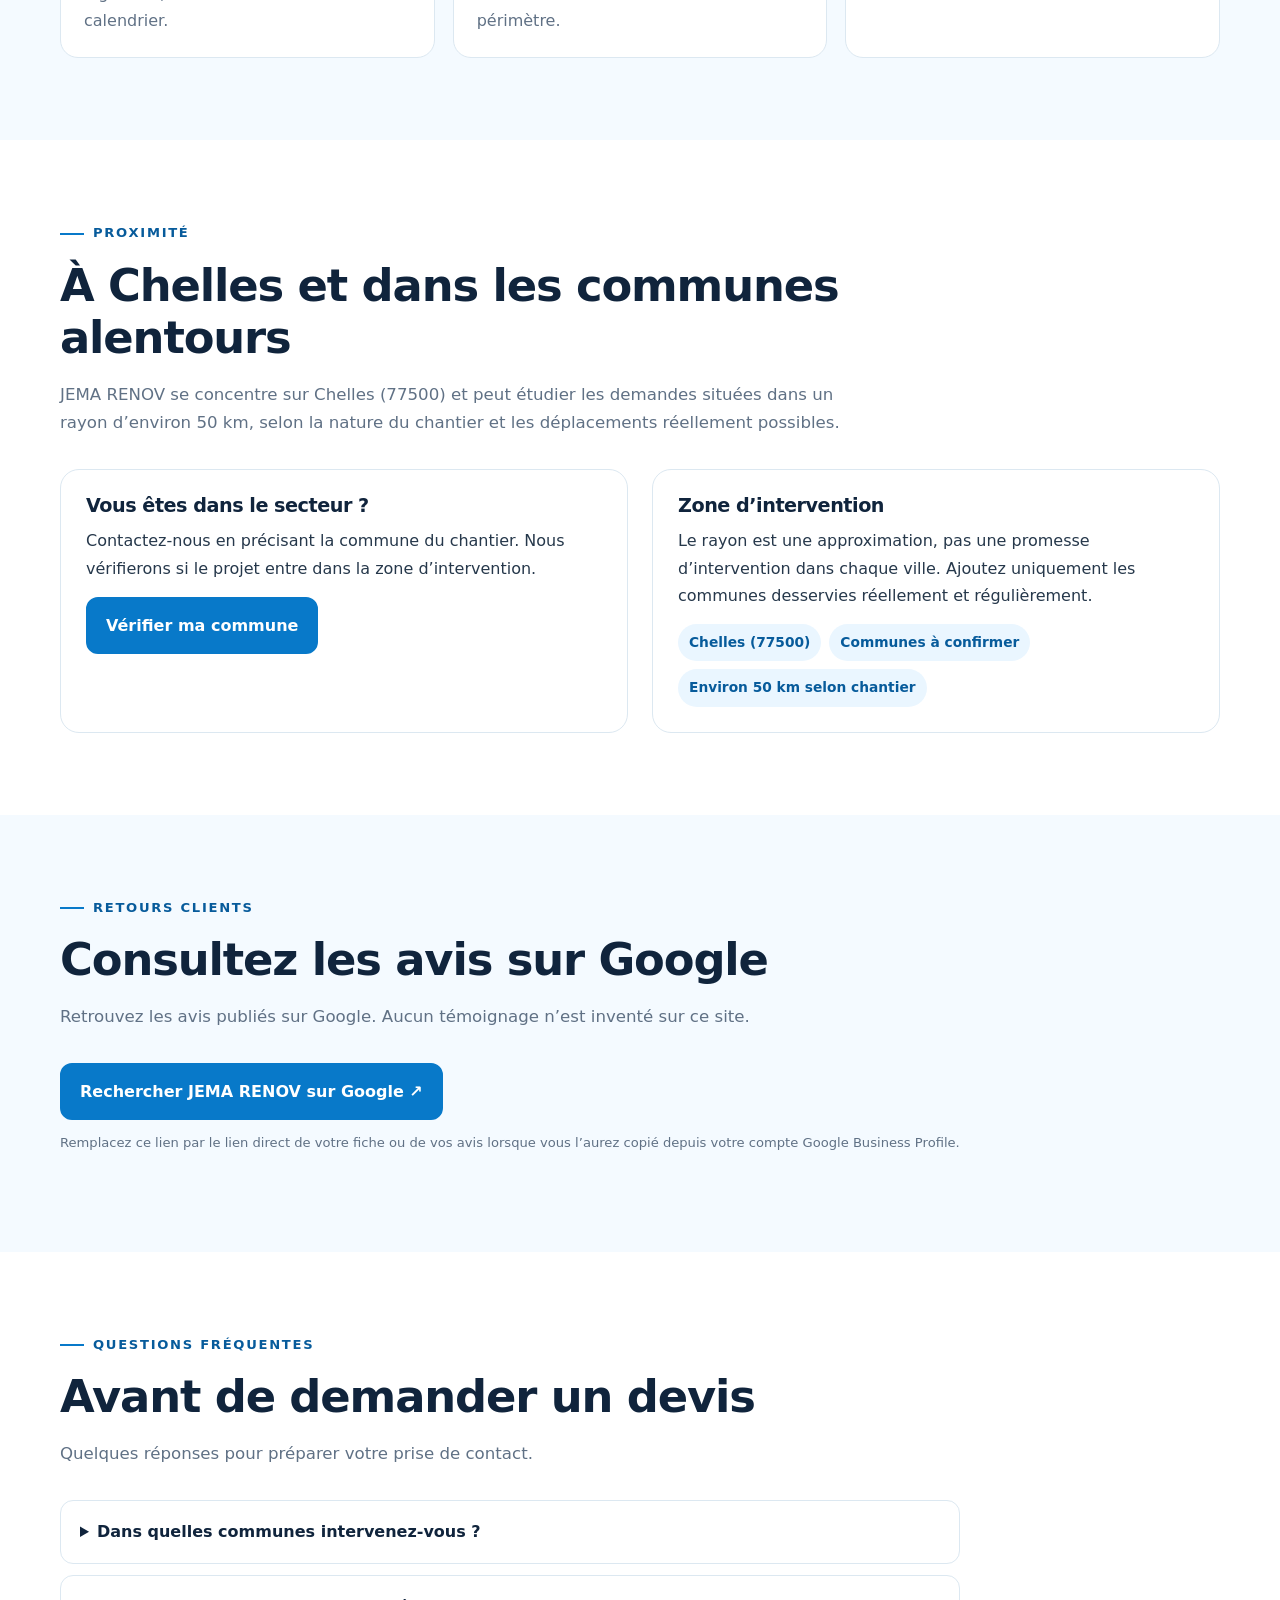
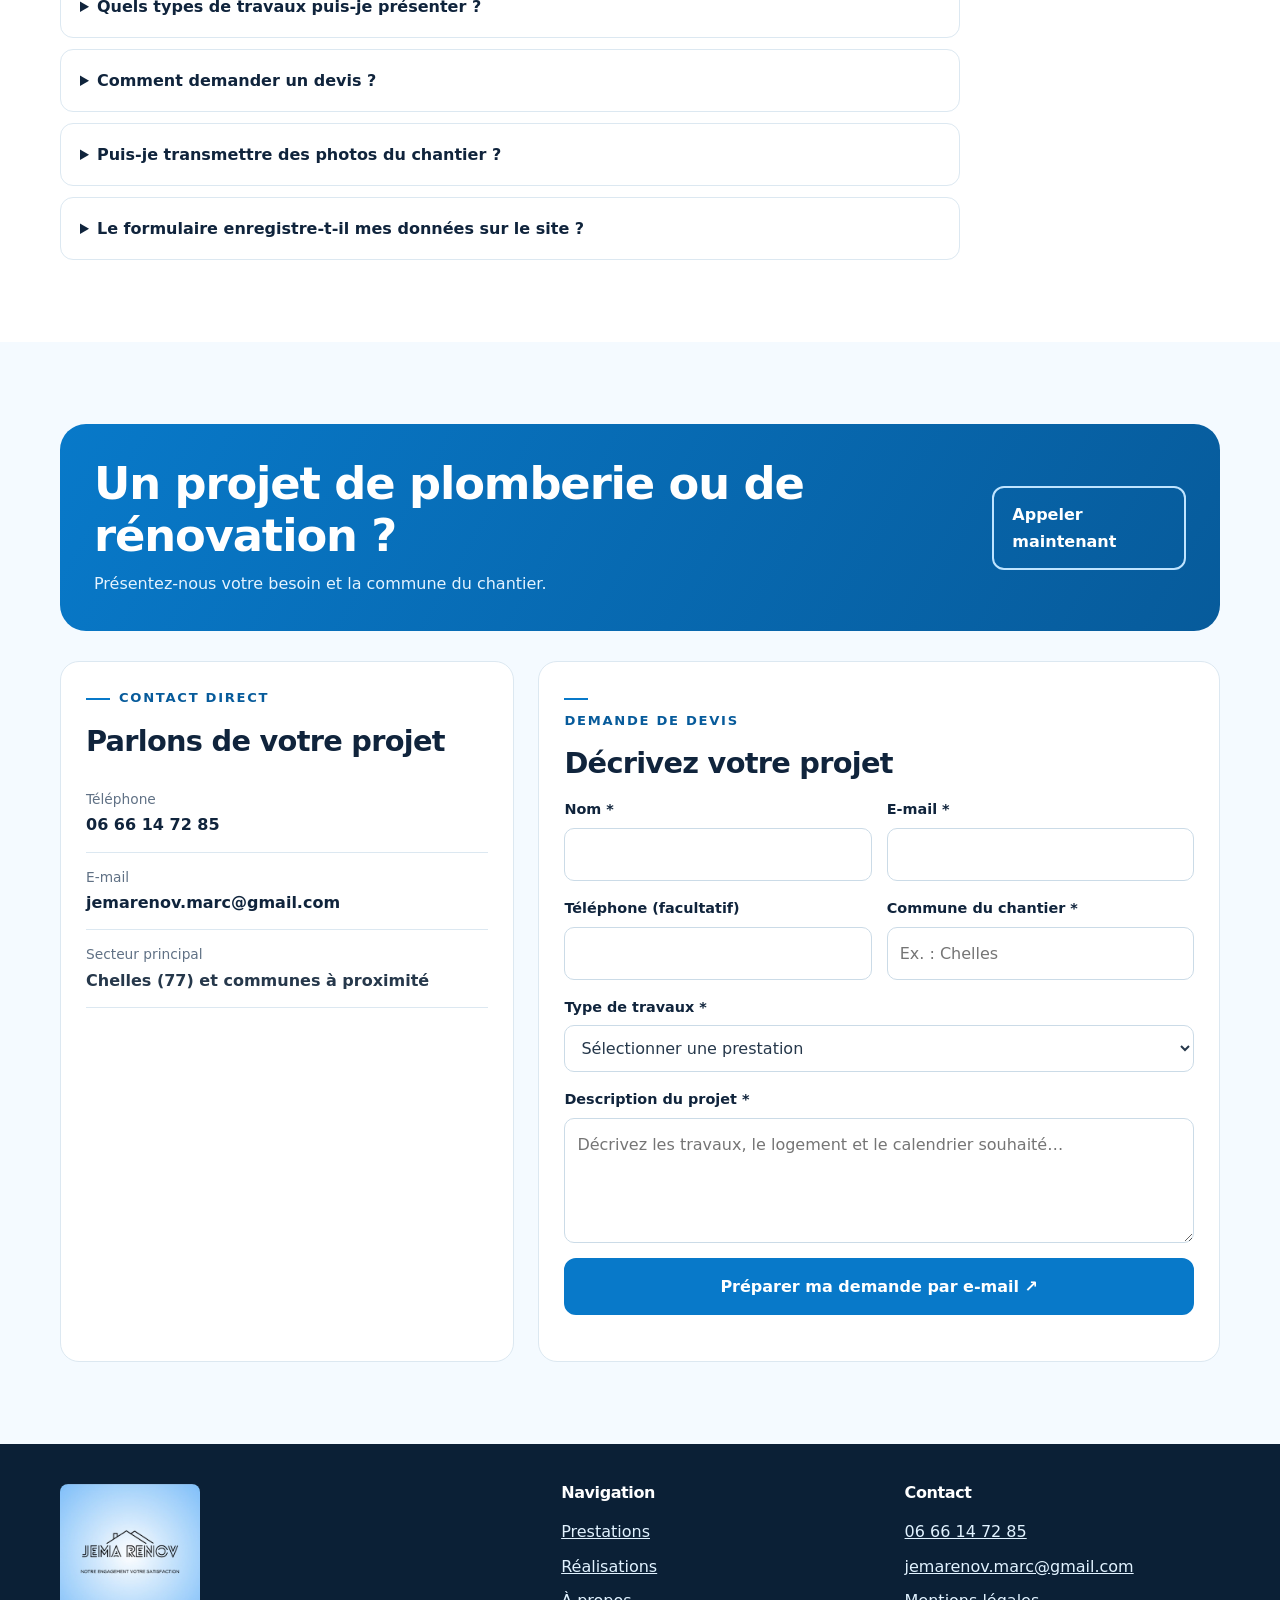
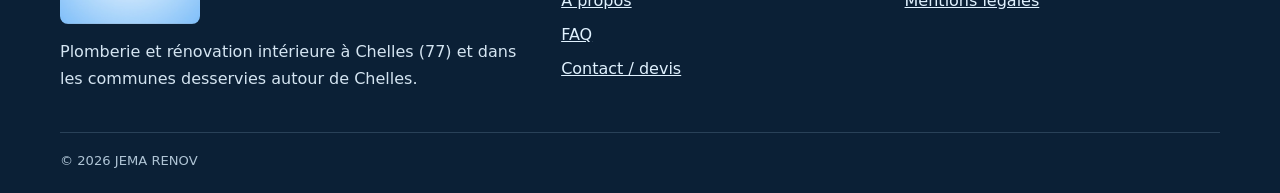
==== commit 297d38f7: "Update index.html" ====
--- a/index.html
+++ b/index.html
@@ -41,7 +41,7 @@
 <details><summary>Le formulaire enregistre-t-il mes données sur le site ?</summary><p>Non. Il prépare un e-mail dans votre messagerie. Aucune demande n’est stockée par ce site. Le message n’est envoyé que si vous le validez vous-même.</p></details>
 </div></div></section>
 <section class="soft" id="contact"><div class="container"><div class="band"><div><h2>Un projet de plomberie ou de rénovation ?</h2><p>Présentez-nous votre besoin et la commune du chantier.</p></div><a class="btn outline" style="color:white;border-color:#bfe4ff" href="tel:+33666147285">Appeler maintenant</a></div><div class="contact">
-<div class="contactbox"><div class="eyebrow">Contact direct</div><h2 style="font-size:1.8rem">Parlons de votre projet</h2><div class="contactitem"><span>Téléphone</span><a href="tel:+33666147285">06 66 14 72 85</a></div><div class="contactitem"><span>E-mail</span><a href="mailto:jemarenov.marc@gmail.com">jemarenov.marc@gmail.com</a></div><div class="contactitem"><span>Secteur principal</span><strong>Chelles (77) et communes à proximité</strong></div><p class="hint">Vérifiez ces coordonnées avant publication définitive.</p></div>
+<div class="contactbox"><div class="eyebrow">Contact direct</div><h2 style="font-size:1.8rem">Parlons de votre projet</h2><div class="contactitem"><span>Téléphone</span><a href="tel:+33666147285">06 66 14 72 85</a></div><div class="contactitem"><span>E-mail</span><a href="mailto:jemarenov.marc@gmail.com">jemarenov.marc@gmail.com</a></div><div class="contactitem"><span>Secteur principal</span><strong>Chelles (77) et communes à proximité</strong></div><p class="hint"></p></div>
 <div class="contactbox"><div class="eyebrow">
 <form action="https://formsubmit.co/jemarenov.marc@gmail.com" method="POST">
 <input type="hidden" name="_subject" value="Nouvelle demande de devis - JEMA RENOV">Demande de devis</div><h2 style="font-size:1.8rem">Décrivez votre projet</h2><form id="quote-form"><div class="formgrid">
@@ -49,7 +49,7 @@
 <div class="field"><label for="phone">Téléphone (facultatif)</label><input id="phone" name="phone" type="tel" autocomplete="tel"></div><div class="field"><label for="town">Commune du chantier *</label><input id="town" name="town" required placeholder="Ex. : Chelles"></div>
 <div class="field full"><label for="service">Type de travaux *</label><select id="service" name="service" required><option value="">Sélectionner une prestation</option><option>Plomberie / sanitaire</option><option>Rénovation de salle de bains</option><option>Rénovation intérieure</option><option>Autre demande à préciser</option></select></div>
 <div class="field full"><label for="message">Description du projet *</label><textarea id="message" name="message" required placeholder="Décrivez les travaux, le logement et le calendrier souhaité…"></textarea></div>
-<div class="field full"><button class="btn" type="submit">Préparer ma demande par e-mail ↗</button></form><p id="form-status" class="hint" aria-live="polite">Votre messagerie s’ouvrira avec un brouillon prérempli. Vous pourrez le vérifier et l’envoyer vous-même.</p></div></div></form></div></div></div></section>
+<div class="field full"><button class="btn" type="submit">Préparer ma demande par e-mail ↗</button></form><p id="form-status" class="hint" aria-live="polite"></p></div></div></form></div></div></div></section>
 </main>
-<footer><div class="container"><div class="footgrid"><div><img class="footlogo" src="assets/logo-jema-renov.jpg" alt="Logo JEMA RENOV"><p>Plomberie et rénovation intérieure à Chelles (77) et dans les communes desservies autour de Chelles.</p></div><div class="foot"><h3>Navigation</h3><ul><li><a href="#prestations">Prestations</a></li><li><a href="#realisations">Réalisations</a></li><li><a href="#entreprise">À propos</a></li><li><a href="#faq">FAQ</a></li><li><a href="#contact">Contact / devis</a></li></ul></div><div class="foot"><h3>Contact</h3><ul><li><a href="tel:+33666147285">06 66 14 72 85</a></li><li><a href="mailto:jemarenov.marc@gmail.com">jemarenov.marc@gmail.com</a></li><li><a href="mentions-legales.html">Mentions légales</a></li></ul></div></div><div class="copy"><span>© 2026 JEMA RENOV</span><span>Site vitrine — informations à vérifier avant publication</span></div></div></footer>
+<footer><div class="container"><div class="footgrid"><div><img class="footlogo" src="assets/logo-jema-renov.jpg" alt="Logo JEMA RENOV"><p>Plomberie et rénovation intérieure à Chelles (77) et dans les communes desservies autour de Chelles.</p></div><div class="foot"><h3>Navigation</h3><ul><li><a href="#prestations">Prestations</a></li><li><a href="#realisations">Réalisations</a></li><li><a href="#entreprise">À propos</a></li><li><a href="#faq">FAQ</a></li><li><a href="#contact">Contact / devis</a></li></ul></div><div class="foot"><h3>Contact</h3><ul><li><a href="tel:+33666147285">06 66 14 72 85</a></li><li><a href="mailto:jemarenov.marc@gmail.com">jemarenov.marc@gmail.com</a></li><li><a href="mentions-legales.html">Mentions légales</a></li></ul></div></div><div class="copy"><span>© 2026 JEMA RENOV</span><span></span></div></div></footer>
 </body></html>
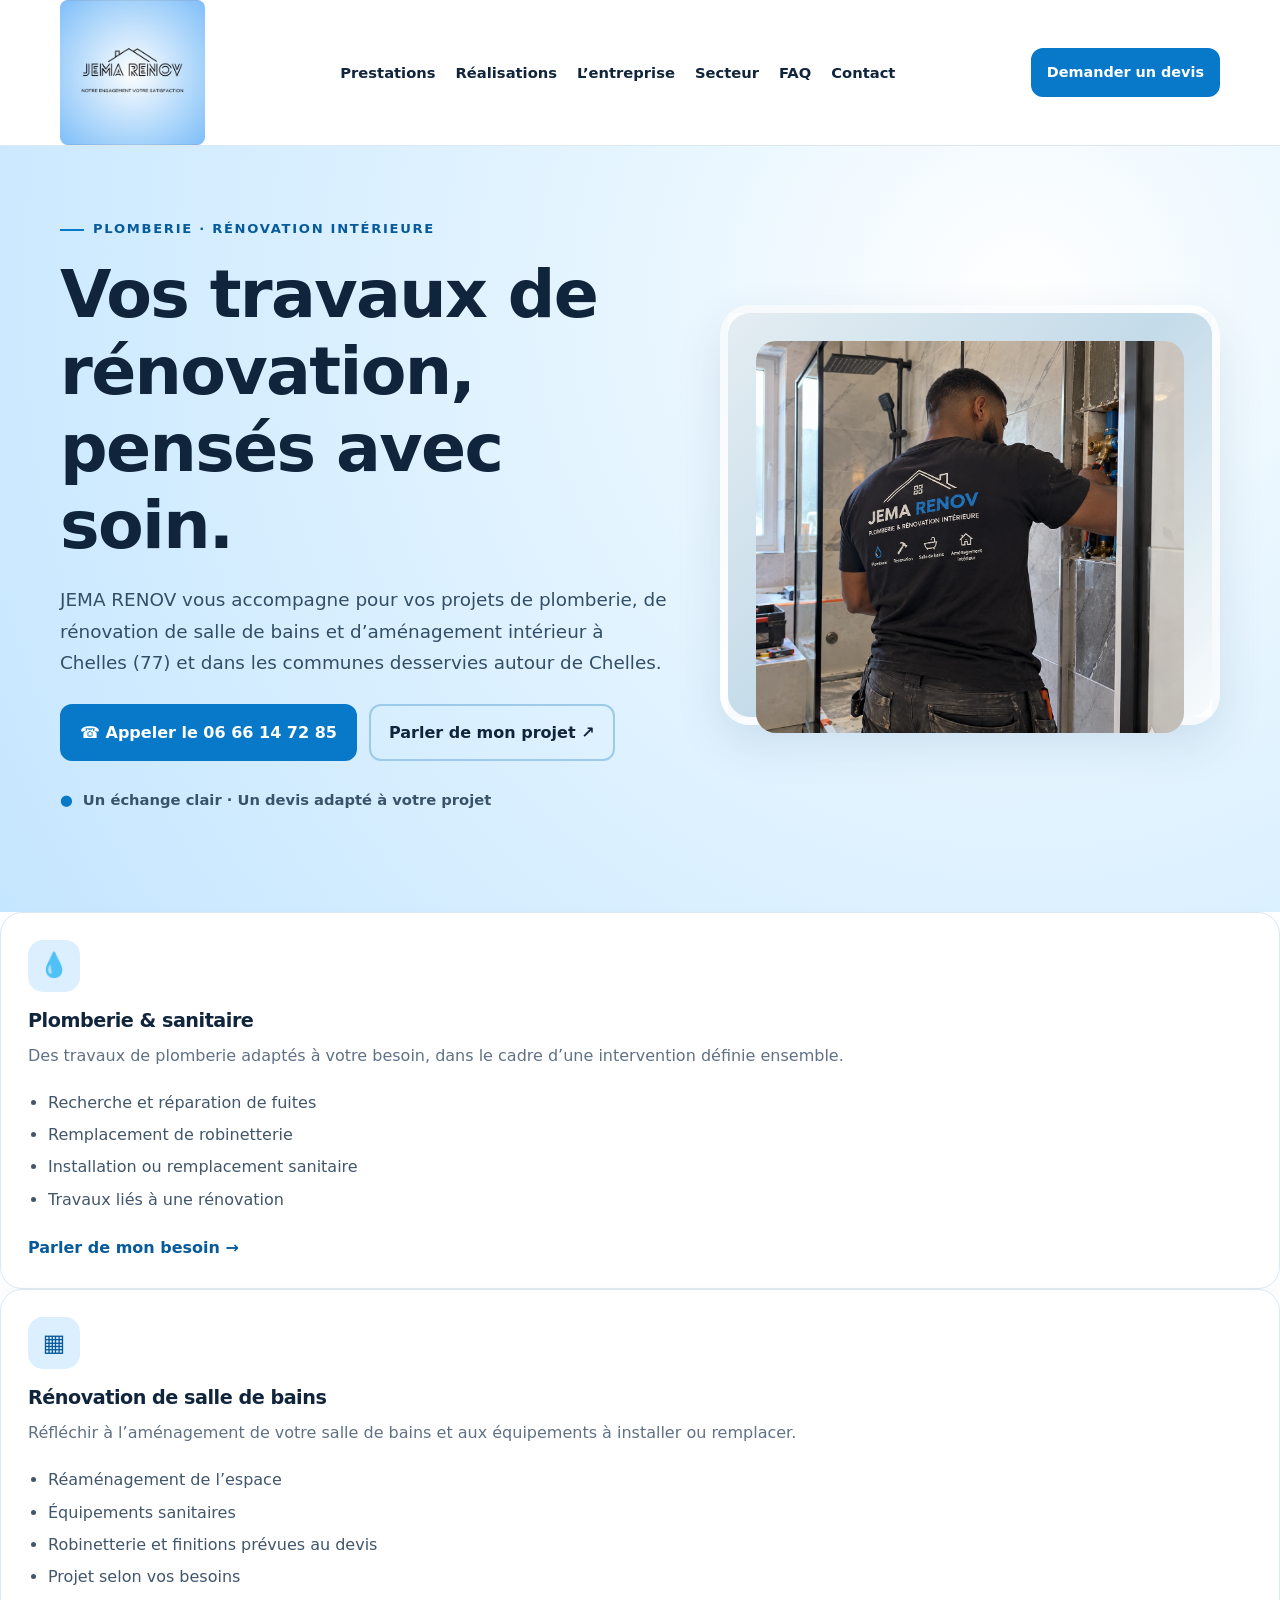
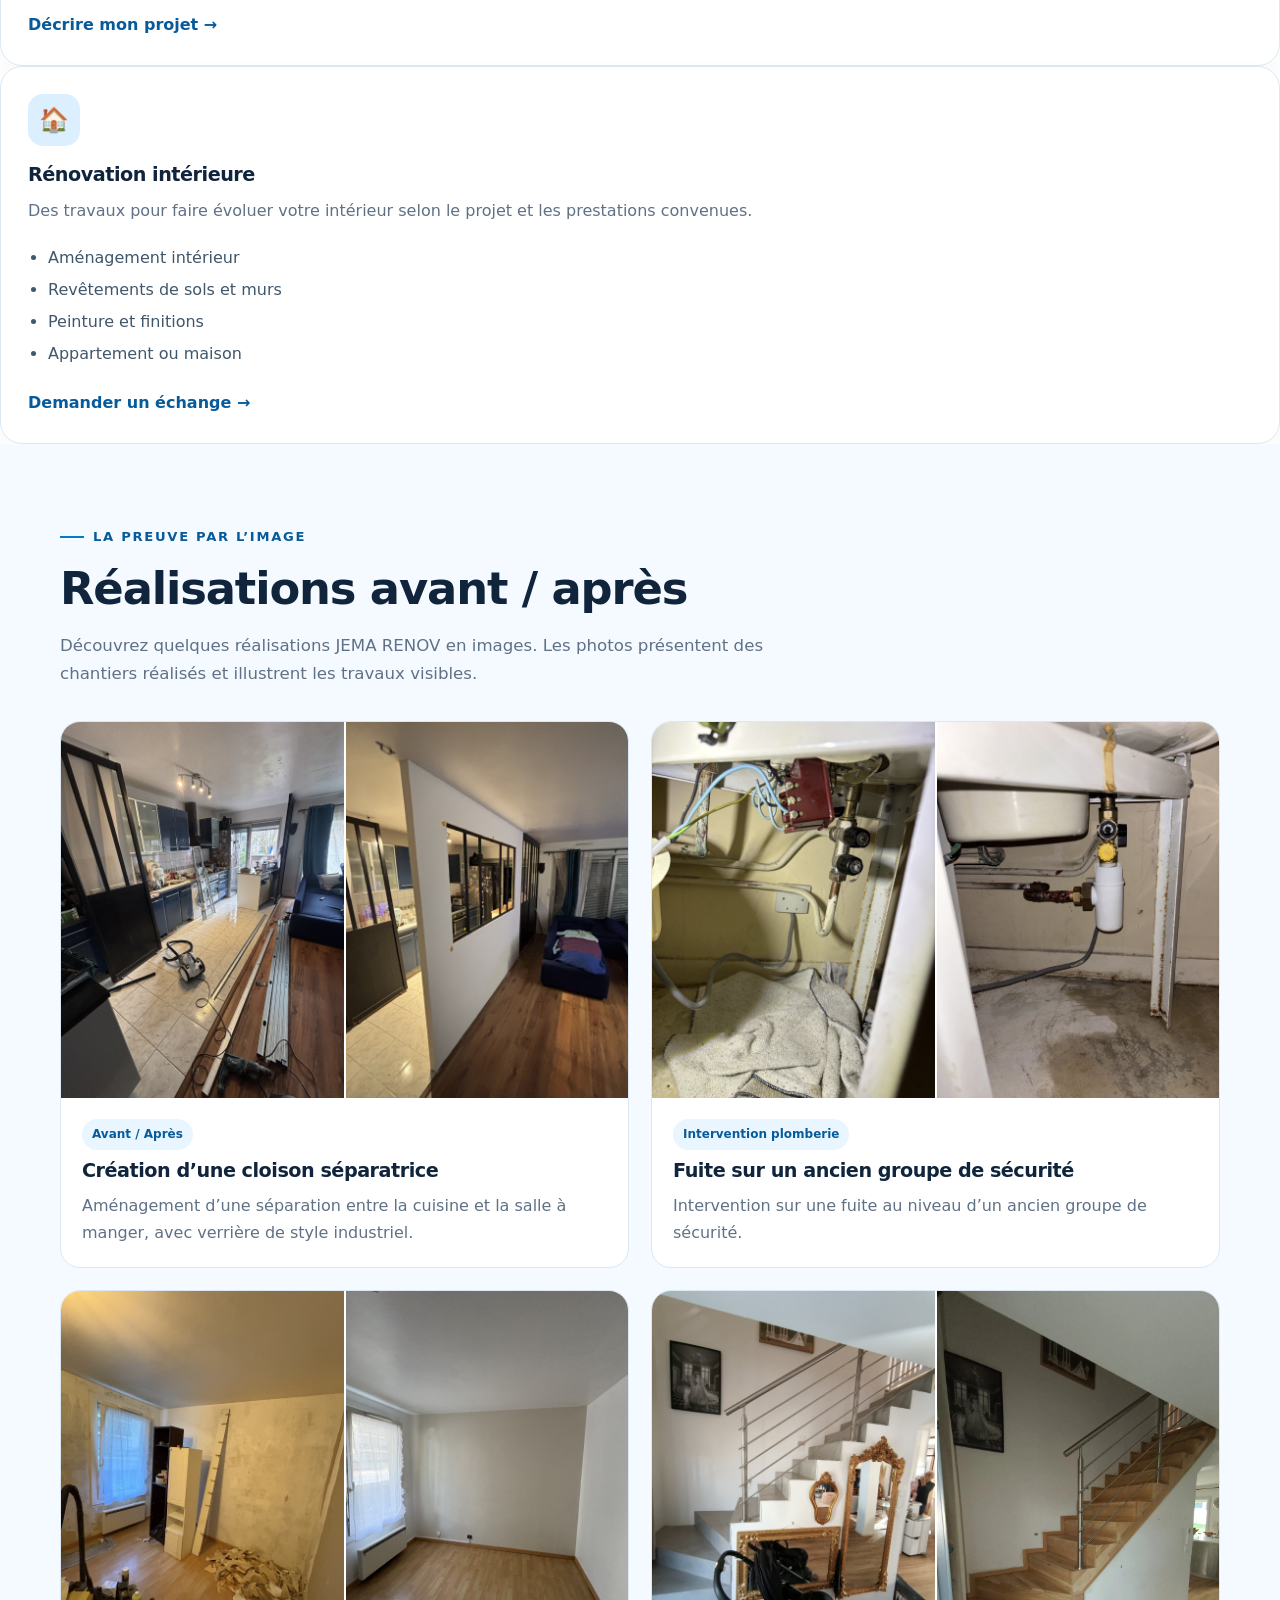
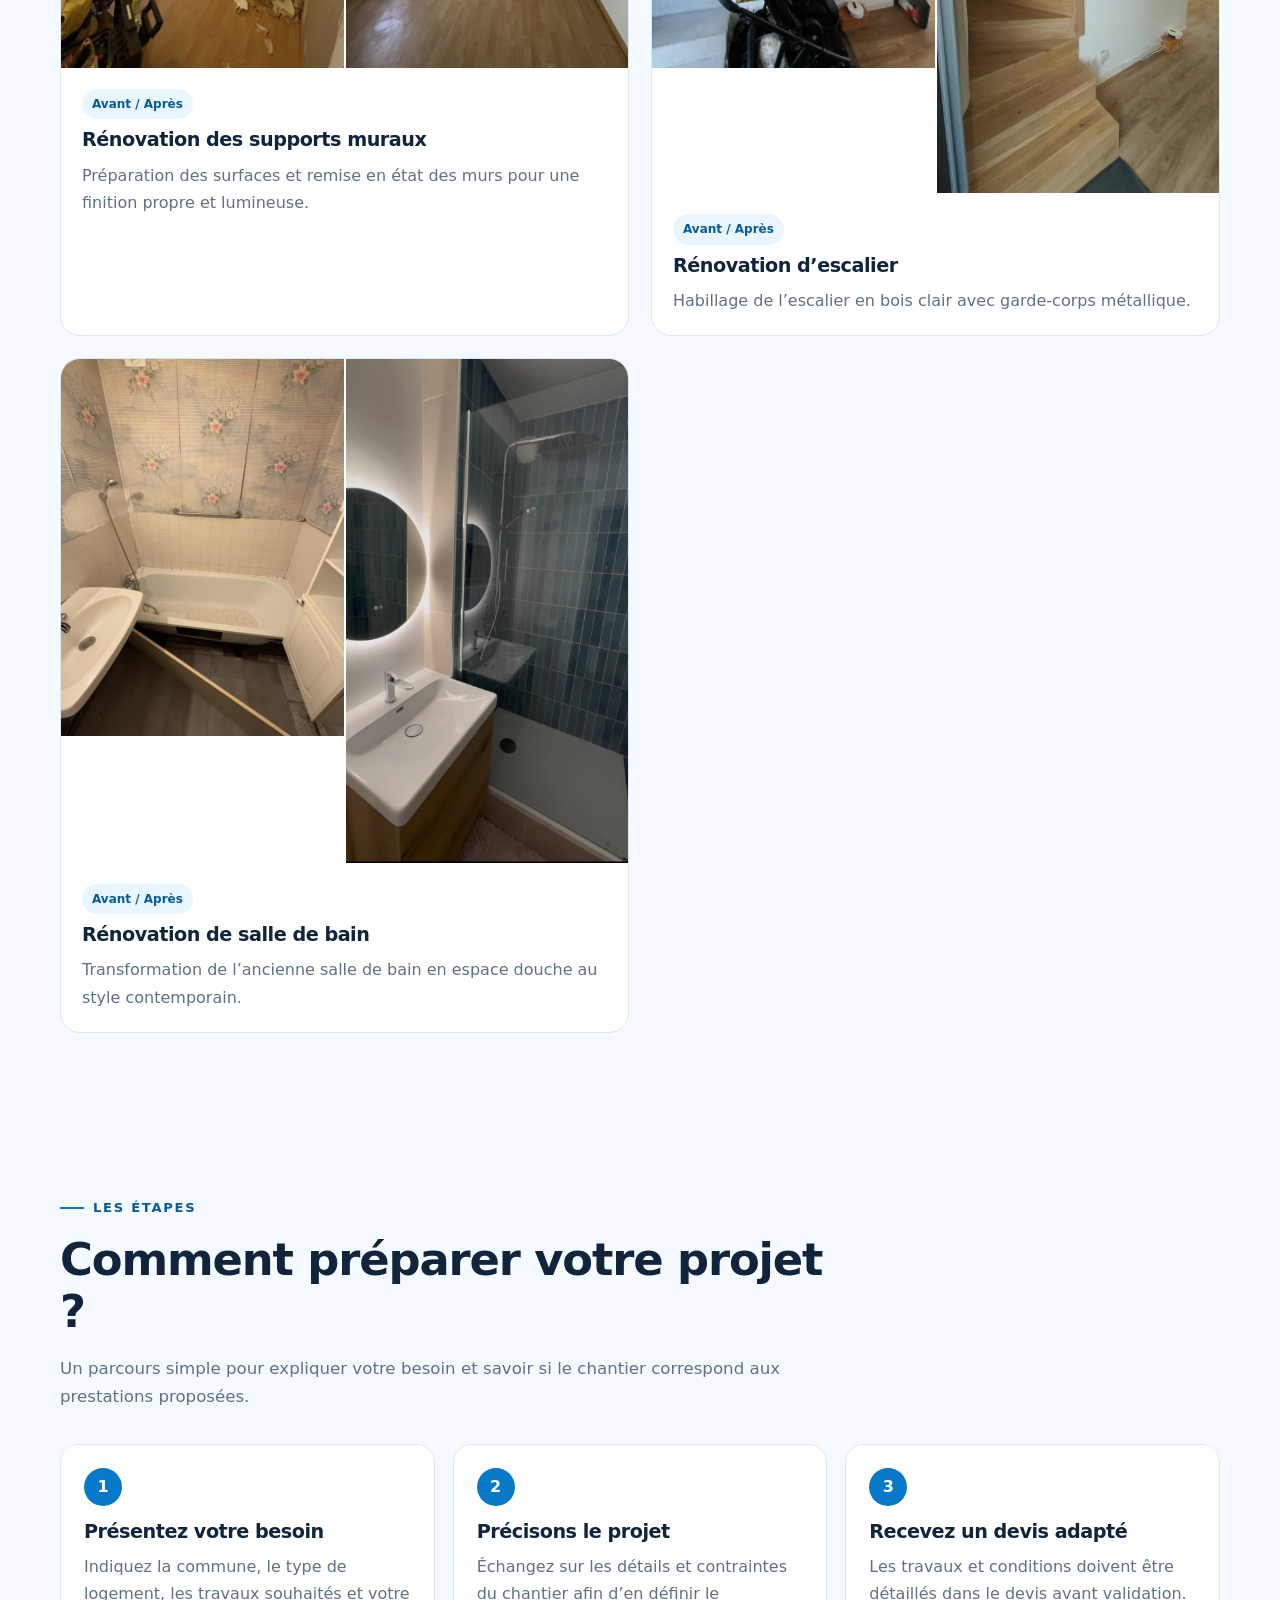
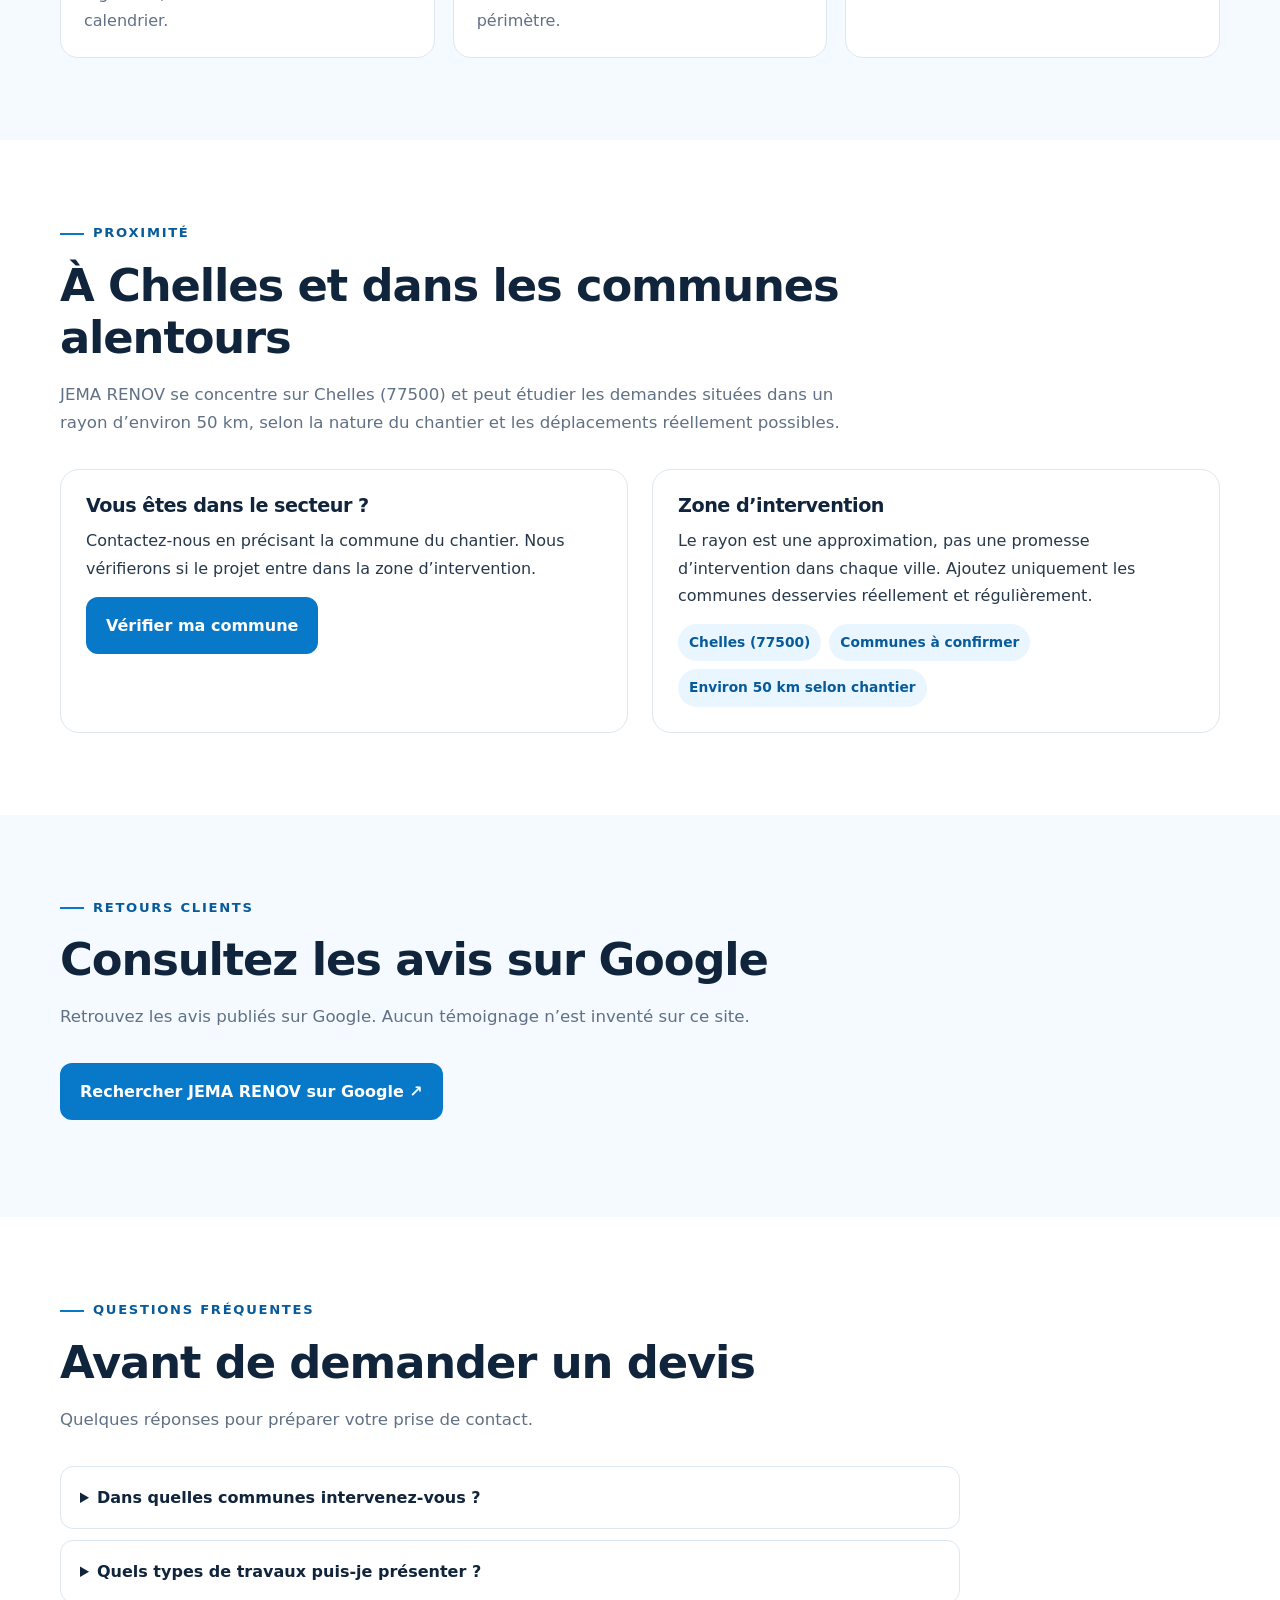
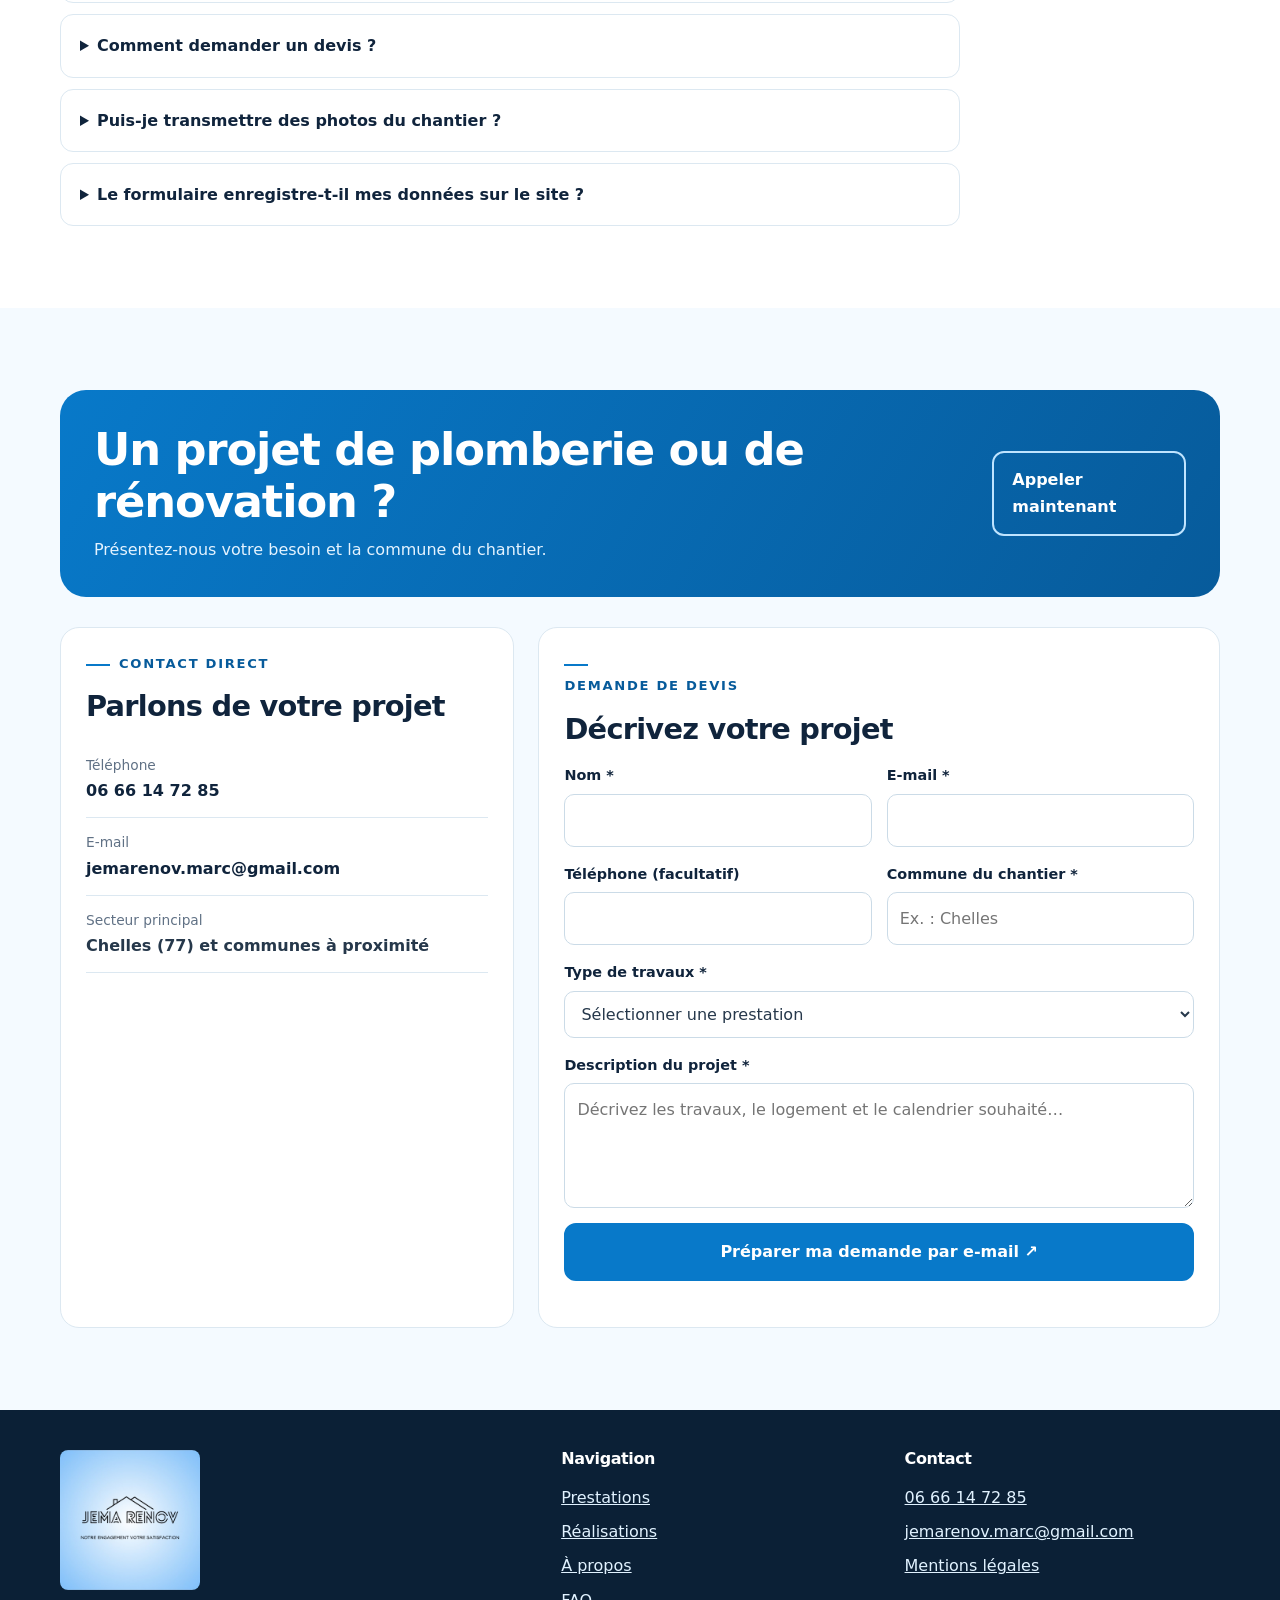
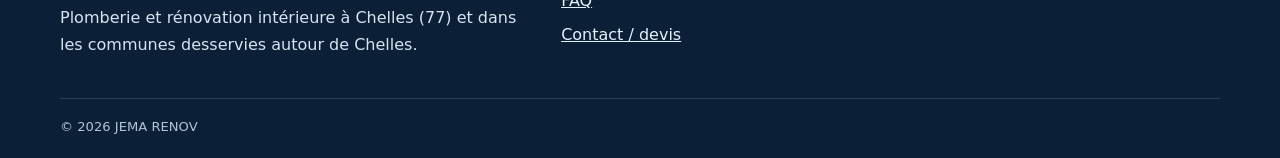
==== commit 8e0dbdf3: "Update index.html" ====
--- a/index.html
+++ b/index.html
@@ -32,7 +32,7 @@
 </div></div></section>
 <section class="soft" id="methode"><div class="container"><div class="intro"><div class="eyebrow">Les étapes</div><h2>Comment préparer votre projet ?</h2><p>Un parcours simple pour expliquer votre besoin et savoir si le chantier correspond aux prestations proposées.</p></div><div class="steps"><article class="step"><div class="num">1</div><h3>Présentez votre besoin</h3><p>Indiquez la commune, le type de logement, les travaux souhaités et votre calendrier.</p></article><article class="step"><div class="num">2</div><h3>Précisons le projet</h3><p>Échangez sur les détails et contraintes du chantier afin d’en définir le périmètre.</p></article><article class="step"><div class="num">3</div><h3>Recevez un devis adapté</h3><p>Les travaux et conditions doivent être détaillés dans le devis avant validation.</p></article></div></div></section>
 <section id="secteur"><div class="container"><div class="intro"><div class="eyebrow">Proximité</div><h2>À Chelles et dans les communes alentours</h2><p>JEMA RENOV se concentre sur Chelles (77500) et peut étudier les demandes situées dans un rayon d’environ 50 km, selon la nature du chantier et les déplacements réellement possibles.</p></div><div class="areas"><div class="panel"><h3>Vous êtes dans le secteur ?</h3><p>Contactez-nous en précisant la commune du chantier. Nous vérifierons si le projet entre dans la zone d’intervention.</p><a class="btn" href="#contact">Vérifier ma commune</a></div><div class="panel"><h3>Zone d’intervention</h3><p>Le rayon est une approximation, pas une promesse d’intervention dans chaque ville. Ajoutez uniquement les communes desservies réellement et régulièrement.</p><div class="chips"><span class="chip">Chelles (77500)</span><span class="chip">Communes à confirmer</span><span class="chip">Environ 50 km selon chantier</span></div></div></div></div></section>
-<section class="soft" id="avis"><div class="container"><div class="intro"><div class="eyebrow">Retours clients</div><h2>Consultez les avis sur Google</h2><p>Retrouvez les avis publiés sur Google. Aucun témoignage n’est inventé sur ce site.</p></div><a class="btn" href="https://www.google.com/search?q=JEMA+RENOV+Chelles" target="_blank" rel="noopener noreferrer">Rechercher JEMA RENOV sur Google ↗</a><p class="hint" style="margin-top:12px">Remplacez ce lien par le lien direct de votre fiche ou de vos avis lorsque vous l’aurez copié depuis votre compte Google Business Profile.</p></div></section>
+<section class="soft" id="avis"><div class="container"><div class="intro"><div class="eyebrow">Retours clients</div><h2>Consultez les avis sur Google</h2><p>Retrouvez les avis publiés sur Google. Aucun témoignage n’est inventé sur ce site.</p></div><a class="btn" href="https://www.google.com/search?q=JEMA+RENOV+Chelles" target="_blank" rel="noopener noreferrer">Rechercher JEMA RENOV sur Google ↗</a><p class="hint" style="margin-top:12px"></p></div></section>
 <section id="faq"><div class="container"><div class="intro"><div class="eyebrow">Questions fréquentes</div><h2>Avant de demander un devis</h2><p>Quelques réponses pour préparer votre prise de contact.</p></div><div class="faq">
 <details><summary>Dans quelles communes intervenez-vous ?</summary><p>Le secteur principal est Chelles (77500). Les demandes situées à environ 50 km peuvent être étudiées selon le type de chantier et les déplacements possibles. Indiquez votre commune lors du premier contact.</p></details>
 <details><summary>Quels types de travaux puis-je présenter ?</summary><p>Vous pouvez présenter un besoin en plomberie, installation sanitaire, rénovation de salle de bains ou rénovation intérieure. Les travaux effectivement proposés seront confirmés lors de l’échange et précisés au devis.</p></details>
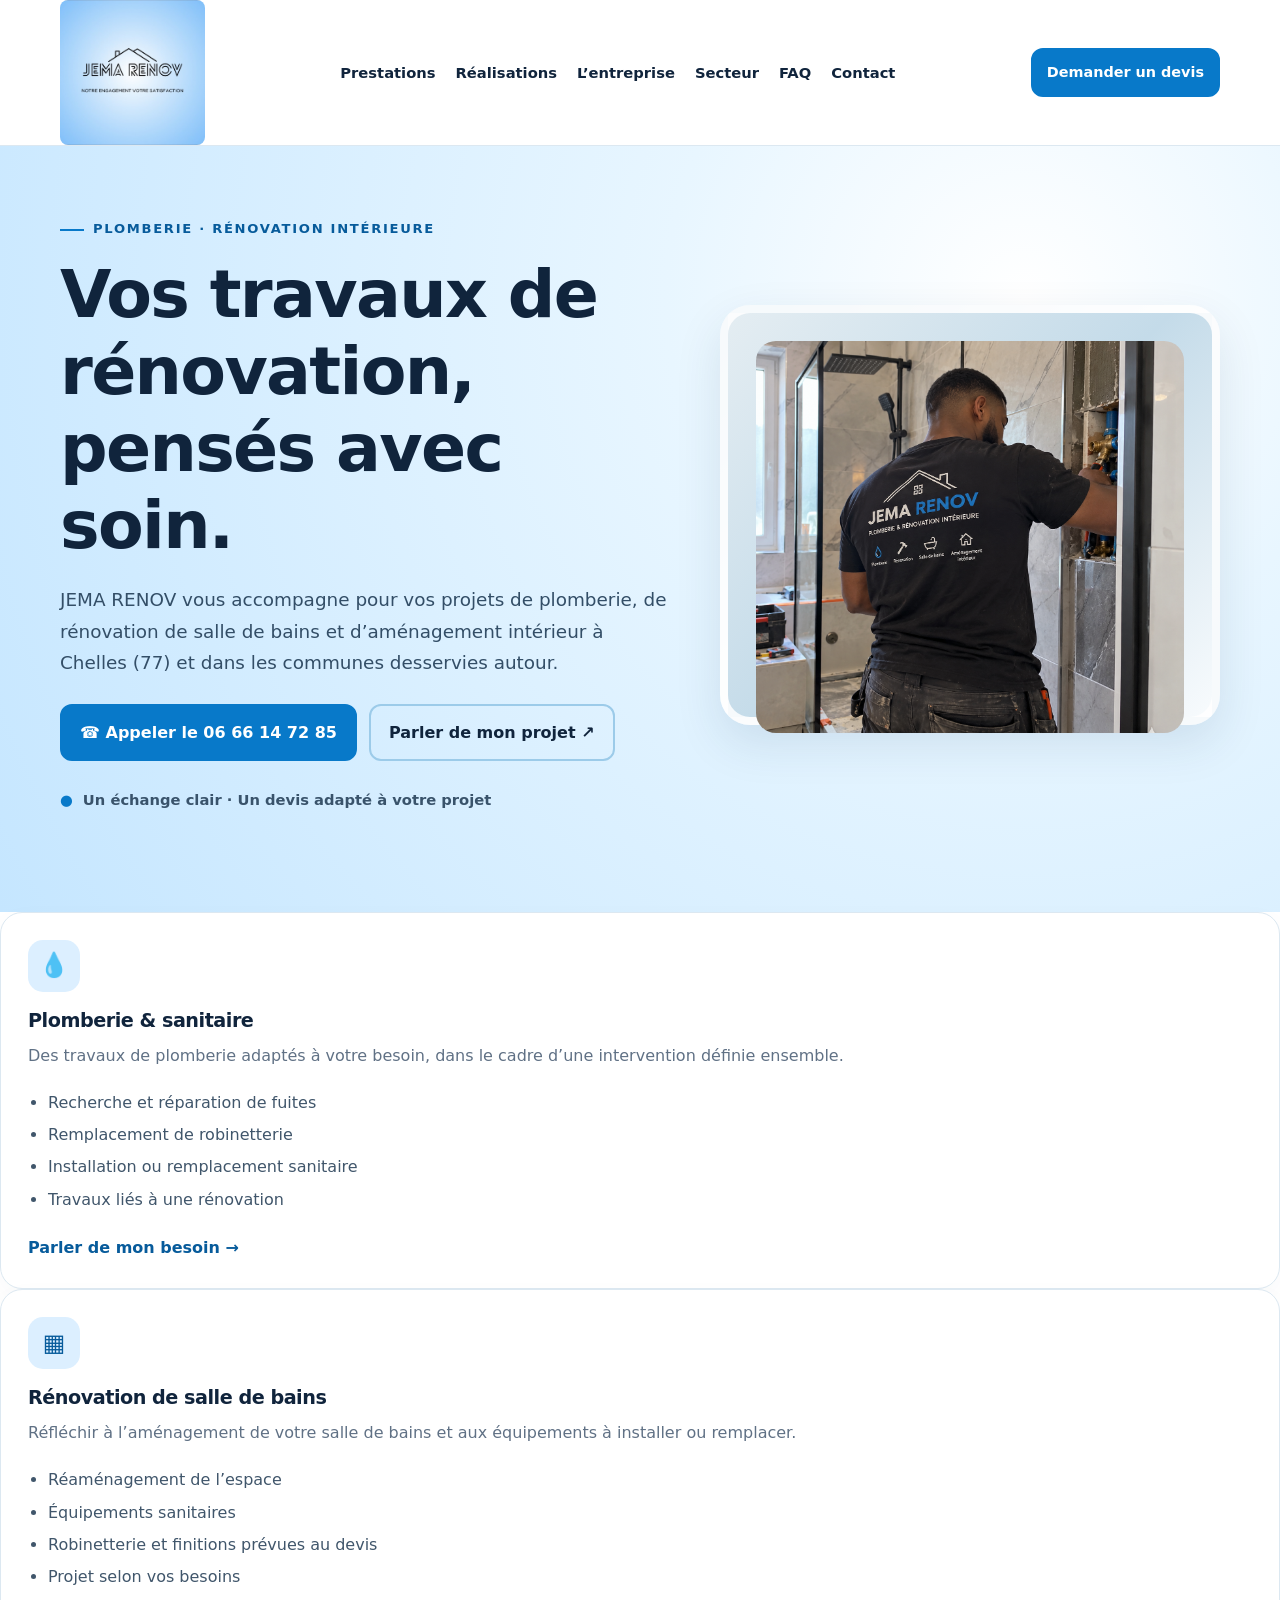
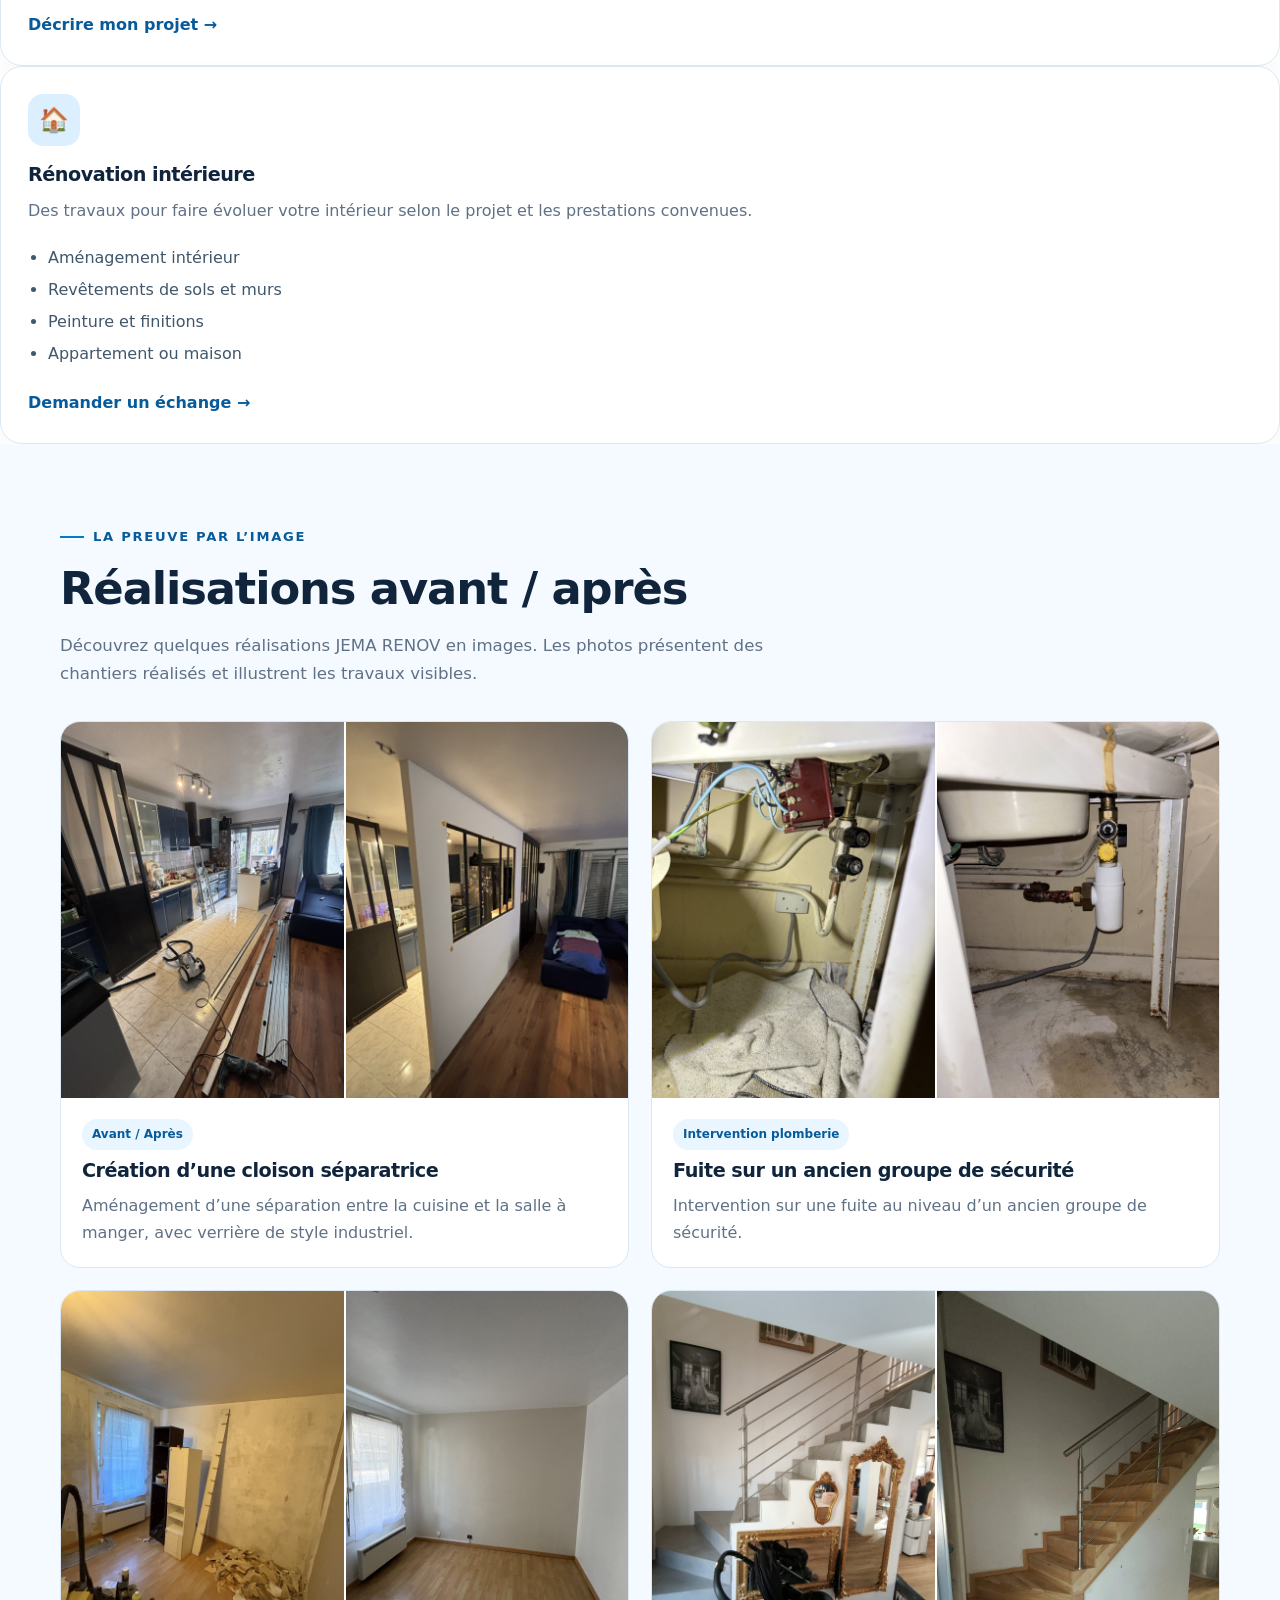
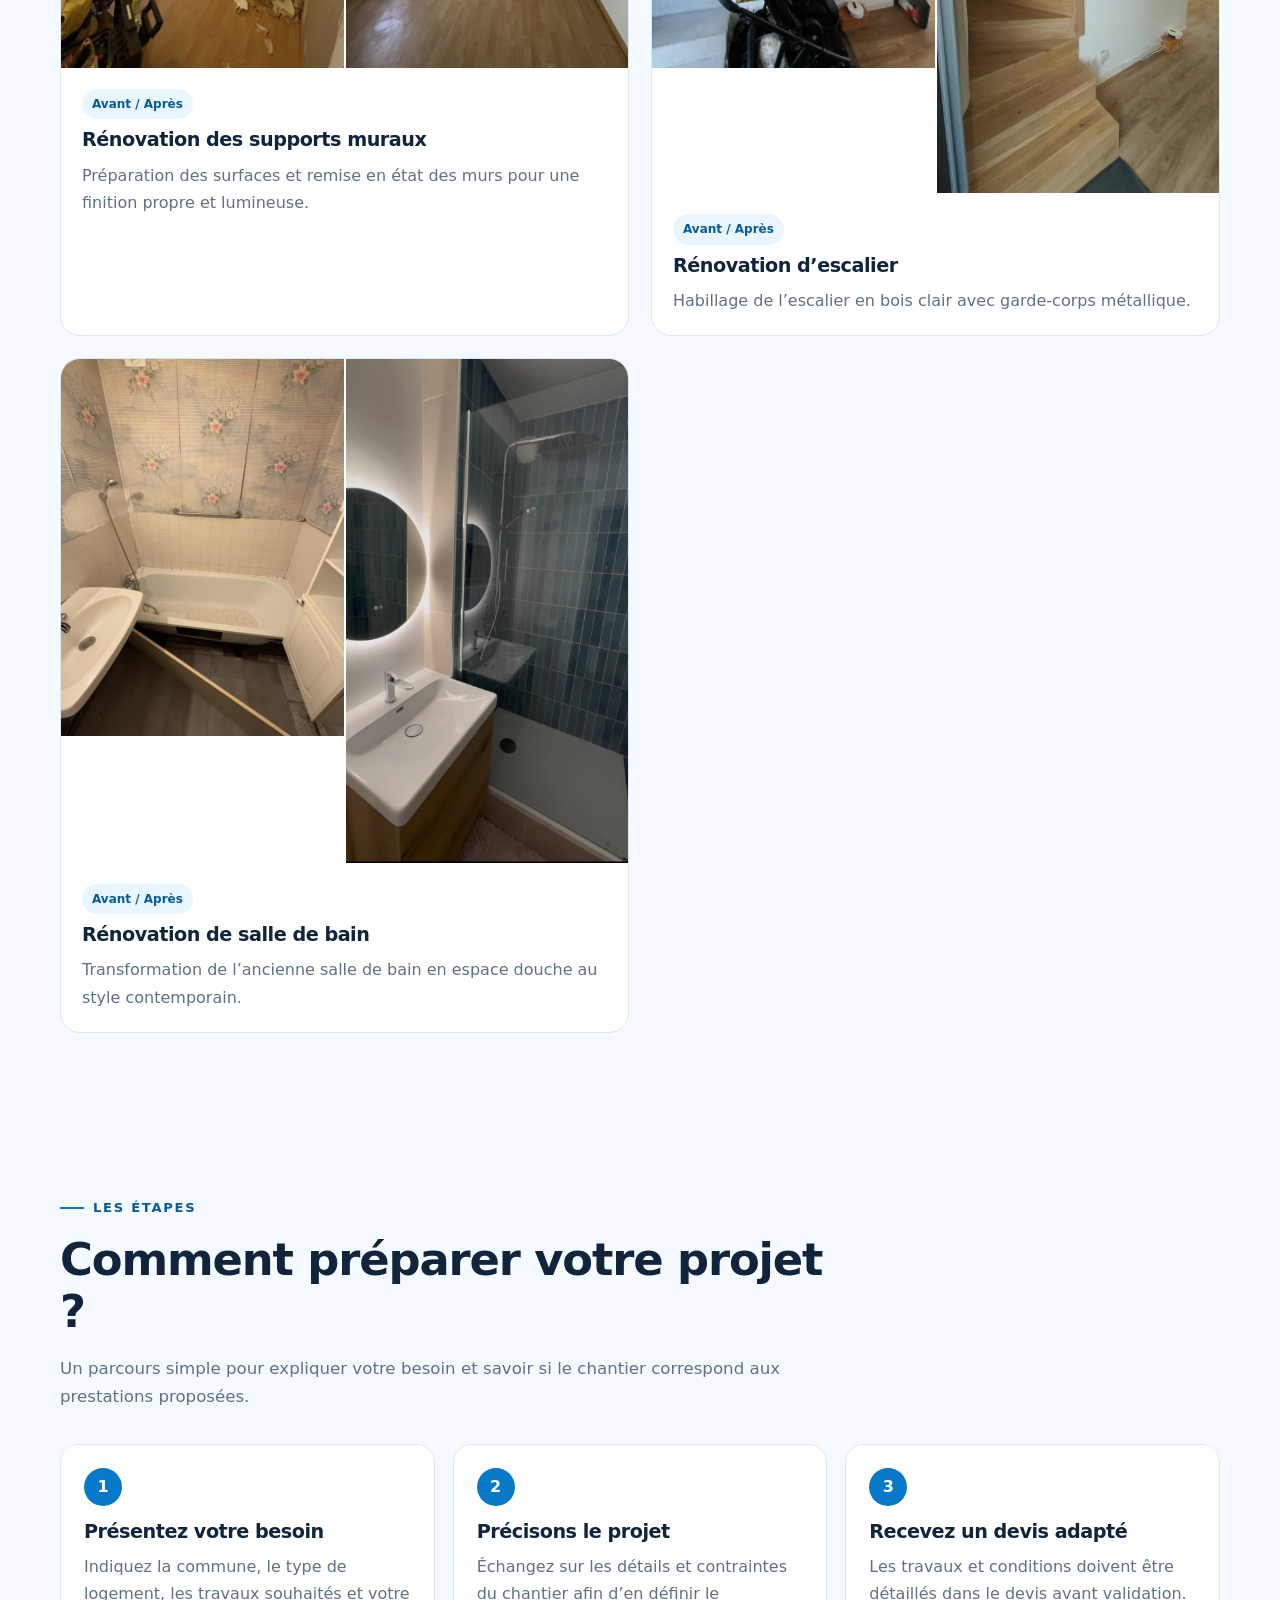
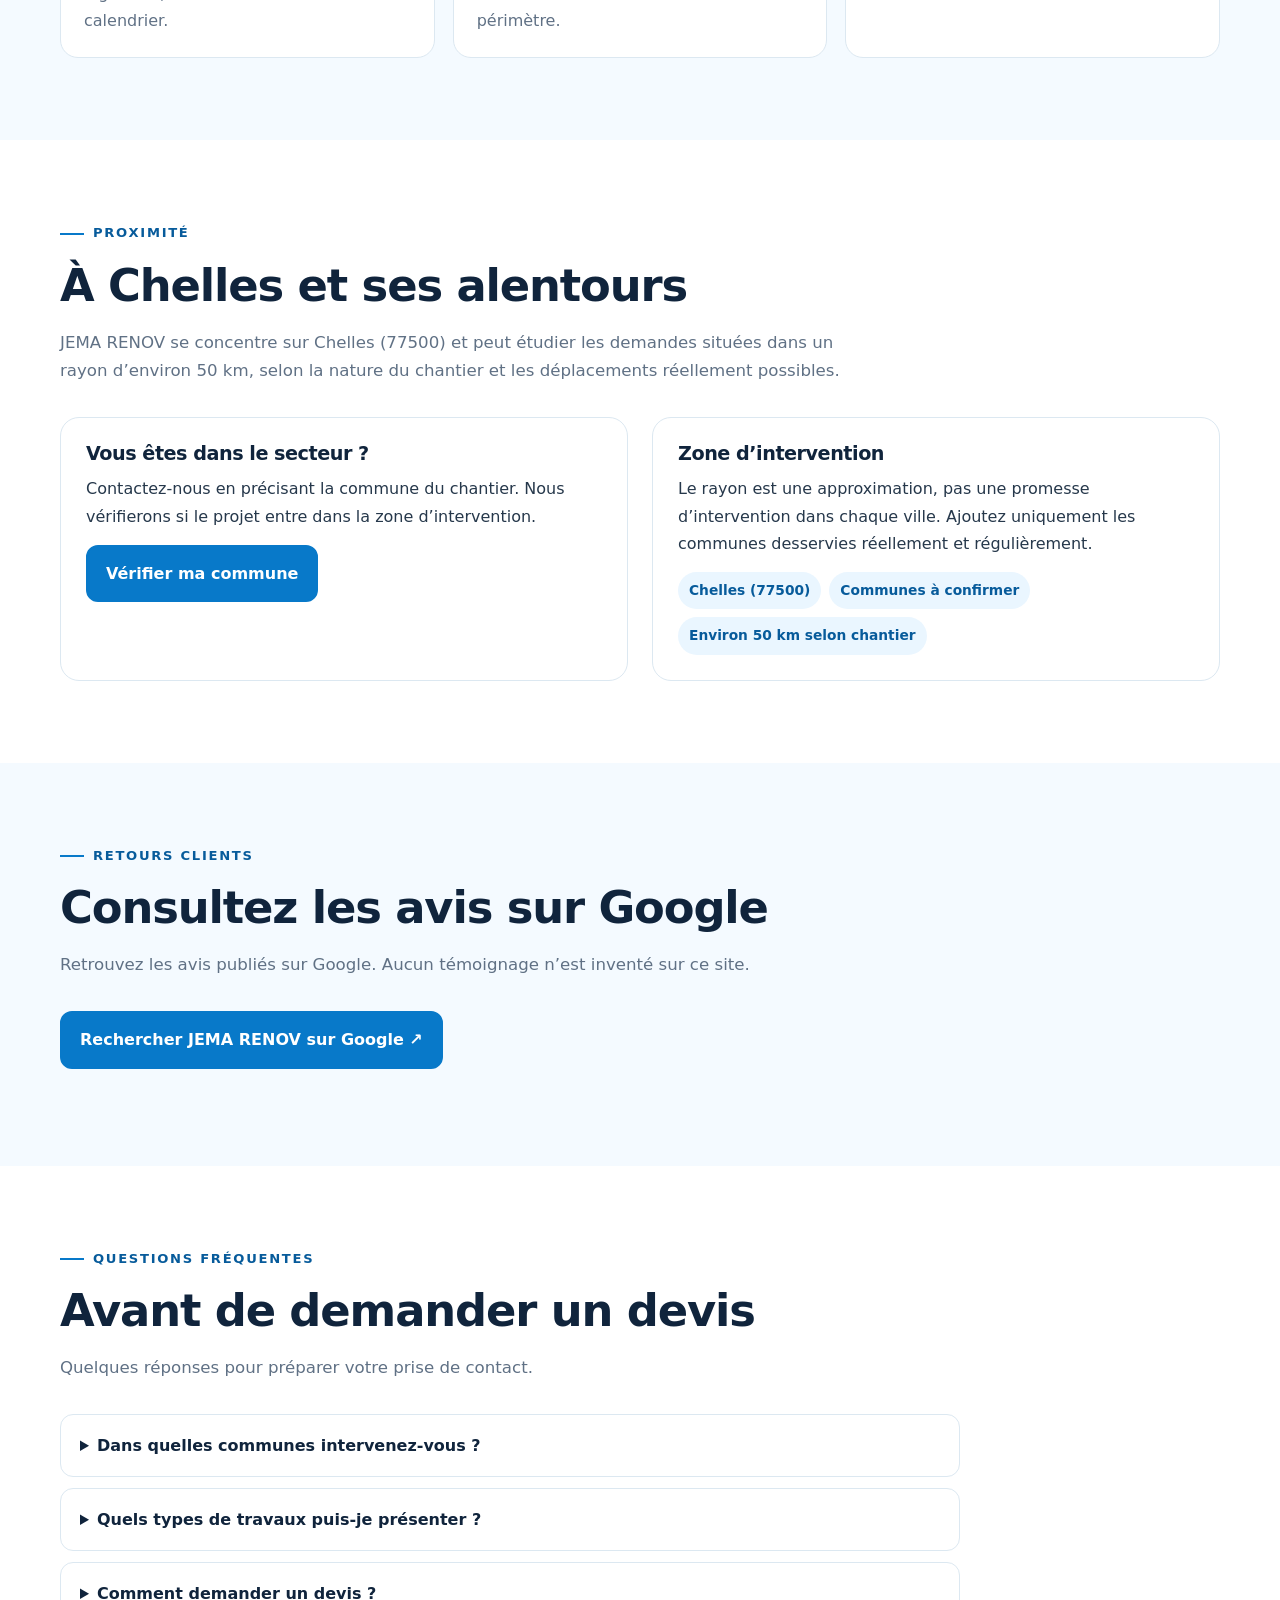
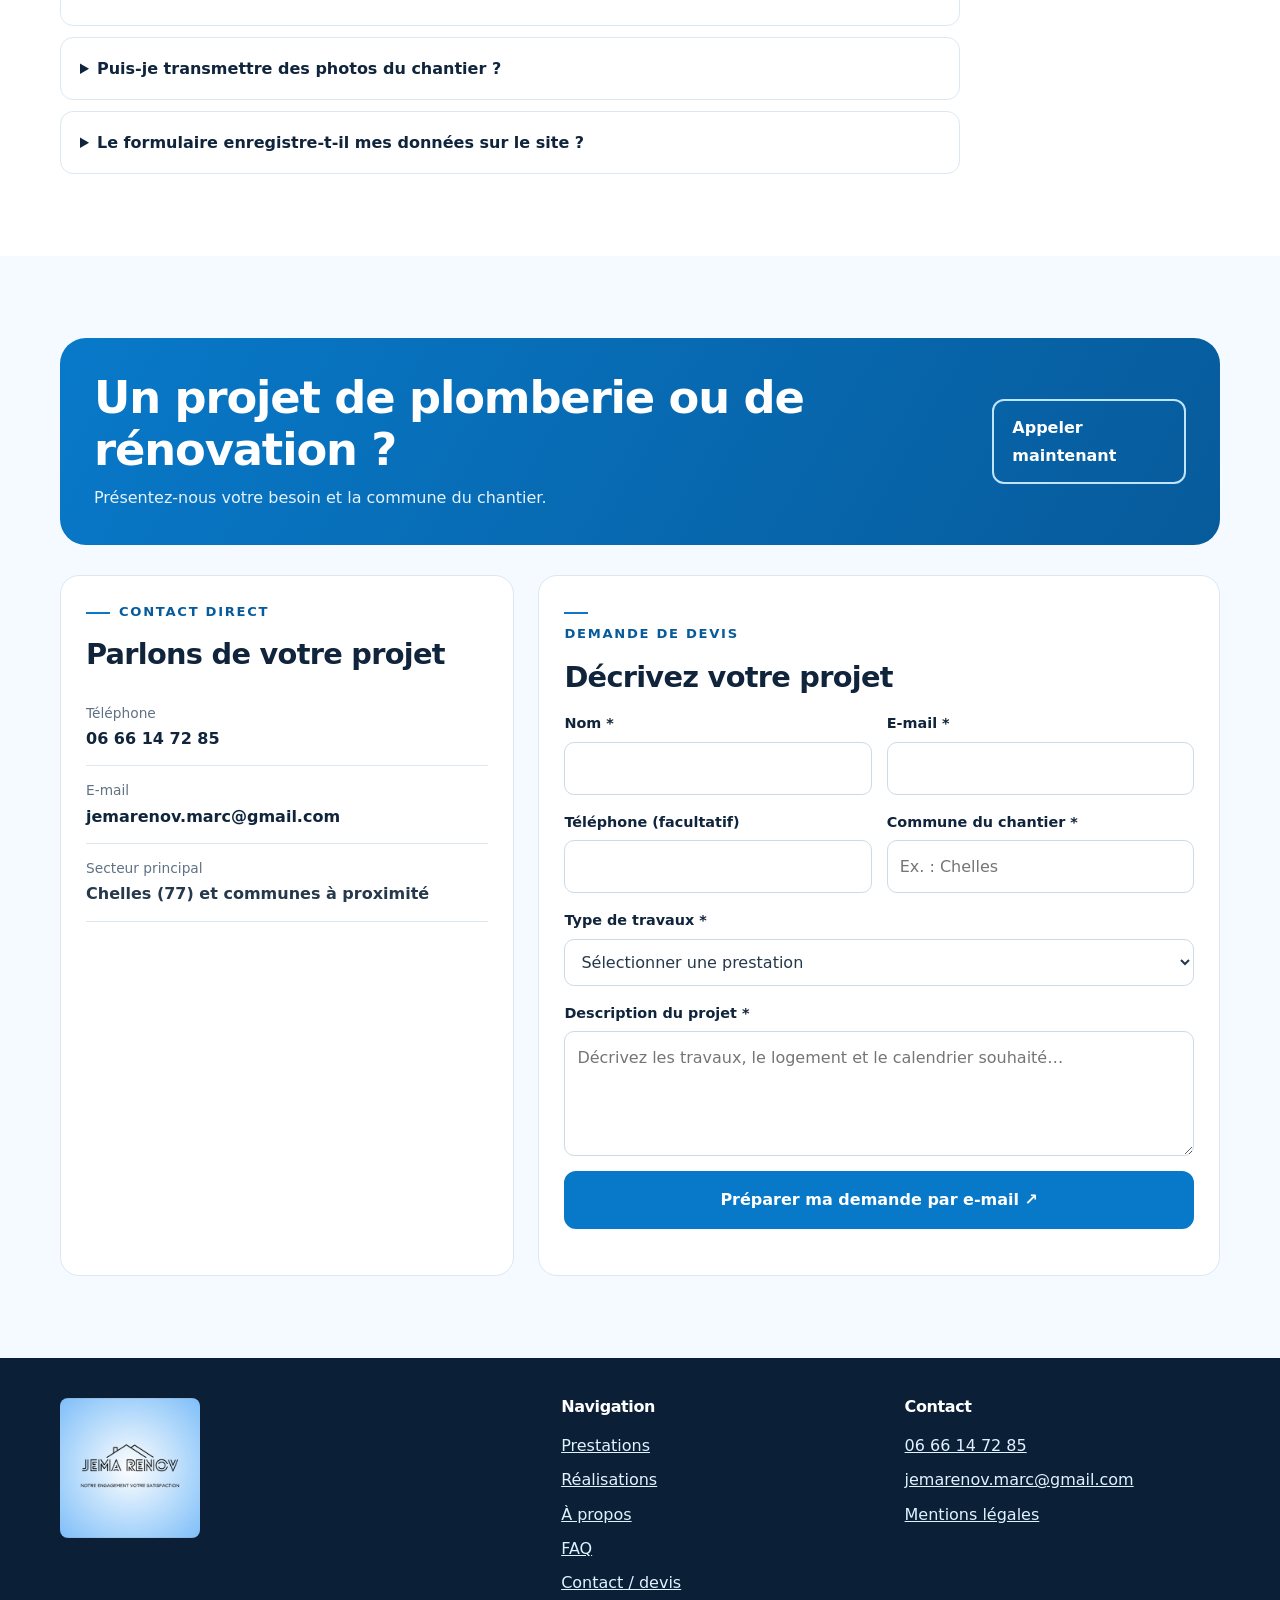
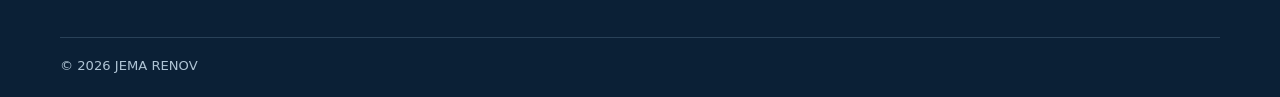
==== commit 0608851e: "Update index.html" ====
--- a/index.html
+++ b/index.html
@@ -2,15 +2,15 @@
 <html lang="fr"><head>
 <meta charset="utf-8"><meta name="viewport" content="width=device-width,initial-scale=1">
 <title>JEMA RENOV | Plomberie et rénovation intérieure à Chelles (77)</title>
-<meta name="description" content="JEMA RENOV vous accompagne pour vos travaux de plomberie, rénovation de salle de bains et rénovation intérieure à Chelles (77500) et dans les communes desservies autour de Chelles.">
+<meta name="description" content="JEMA RENOV vous accompagne pour vos travaux de plomberie, rénovation de salle de bains et d'intérieure à Chelles (77500) et ses alentours.">
 <meta name="robots" content="index,follow"><meta name="theme-color" content="#0879c9">
-<link rel="canonical" href="https://jemarenovmarc-ena.github.io/"><meta property="og:type" content="website"><meta property="og:locale" content="fr_FR"><meta property="og:title" content="JEMA RENOV — Plomberie et rénovation intérieure à Chelles"><meta property="og:description" content="Plomberie, rénovation de salle de bains et rénovation intérieure à Chelles et alentours."><meta property="og:url" content="https://jemarenovmarc-ena.github.io/"><meta property="og:image" content="https://jemarenovmarc-ena.github.io/assets/logo-jema-renov.jpg">
+<link rel="canonical" href="https://jemarenovmarc-ena.github.io/"><meta property="og:type" content="website"><meta property="og:locale" content="fr_FR"><meta property="og:title" content="JEMA RENOV — Plomberie et rénovation intérieure à Chelles"><meta property="og:description" content="Plomberie, rénovation de salle de bains et d'intérieure à Chelles et ses alentours."><meta property="og:url" content="https://jemarenovmarc-ena.github.io/"><meta property="og:image" content="https://jemarenovmarc-ena.github.io/assets/logo-jema-renov.jpg">
 <link rel="icon" href="assets/logo-jema-renov.jpg"><link rel="stylesheet" href="styles.css"><script defer src="script.js"></script>
-<script type="application/ld+json">{"@context":"https://schema.org","@type":"Plumber","name":"JEMA RENOV","url":"https://jemarenovmarc-ena.github.io/","telephone":"+33666147285","email":"jemarenov.marc@gmail.com","areaServed":{"@type":"City","name":"Chelles"},"description":"Travaux de plomberie et rénovation intérieure à Chelles et dans les communes desservies autour de Chelles."}</script>
+<script type="application/ld+json">{"@context":"https://schema.org","@type":"Plumber","name":"JEMA RENOV","url":"https://jemarenovmarc-ena.github.io/","telephone":"+33666147285","email":"jemarenov.marc@gmail.com","areaServed":{"@type":"City","name":"Chelles"},"description":"Travaux de plomberie et rénovation intérieure à Chelles et dans les communes desservies autour."}</script>
 </head><body><a class="skip" href="#contenu">Aller au contenu</a>
 <header><div class="container head"><a class="brand" href="#accueil" aria-label="JEMA RENOV accueil"><img src="assets/logo-jema-renov.jpg" alt="Logo JEMA RENOV — Notre engagement, votre satisfaction"></a><button class="toggle" type="button" aria-expanded="false" aria-controls="nav">☰ Menu</button><nav class="nav" id="nav" aria-label="Navigation principale"><a href="#prestations">Prestations</a><a href="#realisations">Réalisations</a><a href="#entreprise">L’entreprise</a><a href="#secteur">Secteur</a><a href="#faq">FAQ</a><a href="#contact">Contact</a></nav><a class="btn smallbtn headcta" href="#contact">Demander un devis</a></div></header>
 <main id="contenu">
-<section class="hero" id="accueil"><div class="container hero-grid"><div><div class="eyebrow">Plomberie · Rénovation intérieure</div><h1>Vos travaux de rénovation, pensés avec soin.</h1><p class="lead">JEMA RENOV vous accompagne pour vos projets de plomberie, de rénovation de salle de bains et d’aménagement intérieur à Chelles (77) et dans les communes desservies autour de Chelles.</p><div class="actions"><a class="btn" href="tel:+33666147285">☎ Appeler le 06 66 14 72 85</a><a class="btn outline" href="#contact">Parler de mon projet ↗</a></div><div class="trust">Un échange clair · Un devis adapté à votre projet</div></div>
+<section class="hero" id="accueil"><div class="container hero-grid"><div><div class="eyebrow">Plomberie · Rénovation intérieure</div><h1>Vos travaux de rénovation, pensés avec soin.</h1><p class="lead">JEMA RENOV vous accompagne pour vos projets de plomberie, de rénovation de salle de bains et d’aménagement intérieur à Chelles (77) et dans les communes desservies autour. </p><div class="actions"><a class="btn" href="tel:+33666147285">☎ Appeler le 06 66 14 72 85</a><a class="btn outline" href="#contact">Parler de mon projet ↗</a></div><div class="trust">Un échange clair · Un devis adapté à votre projet</div></div>
 <div class="hero-image">
  
 <img src="assets/Plombier%20en%20r%C3%A9novation%20de%20salle%20de%20bains.png" alt="JEMA RENOV au travail" style="display:block; width:100%; height:100%; object-fit:cover; object-position:center; border-radius:20px;">
@@ -31,7 +31,7 @@
 <article class="project"><div class="ba"><img src="assets/salle-de-bain-avant.jpg" alt="Salle de bain avant rénovation avec baignoire" loading="lazy"><img src="assets/salle-de-bain-apres.jpg" alt="Salle de bain rénovée avec douche, carrelage bleu et meuble vasque" loading="lazy"></div><div class="pcopy"><span class="tag">Avant / Après</span><h3>Rénovation de salle de bain</h3><p>Transformation de l’ancienne salle de bain en espace douche au style contemporain.</p></div></article>
 </div></div></section>
 <section class="soft" id="methode"><div class="container"><div class="intro"><div class="eyebrow">Les étapes</div><h2>Comment préparer votre projet ?</h2><p>Un parcours simple pour expliquer votre besoin et savoir si le chantier correspond aux prestations proposées.</p></div><div class="steps"><article class="step"><div class="num">1</div><h3>Présentez votre besoin</h3><p>Indiquez la commune, le type de logement, les travaux souhaités et votre calendrier.</p></article><article class="step"><div class="num">2</div><h3>Précisons le projet</h3><p>Échangez sur les détails et contraintes du chantier afin d’en définir le périmètre.</p></article><article class="step"><div class="num">3</div><h3>Recevez un devis adapté</h3><p>Les travaux et conditions doivent être détaillés dans le devis avant validation.</p></article></div></div></section>
-<section id="secteur"><div class="container"><div class="intro"><div class="eyebrow">Proximité</div><h2>À Chelles et dans les communes alentours</h2><p>JEMA RENOV se concentre sur Chelles (77500) et peut étudier les demandes situées dans un rayon d’environ 50 km, selon la nature du chantier et les déplacements réellement possibles.</p></div><div class="areas"><div class="panel"><h3>Vous êtes dans le secteur ?</h3><p>Contactez-nous en précisant la commune du chantier. Nous vérifierons si le projet entre dans la zone d’intervention.</p><a class="btn" href="#contact">Vérifier ma commune</a></div><div class="panel"><h3>Zone d’intervention</h3><p>Le rayon est une approximation, pas une promesse d’intervention dans chaque ville. Ajoutez uniquement les communes desservies réellement et régulièrement.</p><div class="chips"><span class="chip">Chelles (77500)</span><span class="chip">Communes à confirmer</span><span class="chip">Environ 50 km selon chantier</span></div></div></div></div></section>
+<section id="secteur"><div class="container"><div class="intro"><div class="eyebrow">Proximité</div><h2>À Chelles et ses alentours</h2><p>JEMA RENOV se concentre sur Chelles (77500) et peut étudier les demandes situées dans un rayon d’environ 50 km, selon la nature du chantier et les déplacements réellement possibles.</p></div><div class="areas"><div class="panel"><h3>Vous êtes dans le secteur ?</h3><p>Contactez-nous en précisant la commune du chantier. Nous vérifierons si le projet entre dans la zone d’intervention.</p><a class="btn" href="#contact">Vérifier ma commune</a></div><div class="panel"><h3>Zone d’intervention</h3><p>Le rayon est une approximation, pas une promesse d’intervention dans chaque ville. Ajoutez uniquement les communes desservies réellement et régulièrement.</p><div class="chips"><span class="chip">Chelles (77500)</span><span class="chip">Communes à confirmer</span><span class="chip">Environ 50 km selon chantier</span></div></div></div></div></section>
 <section class="soft" id="avis"><div class="container"><div class="intro"><div class="eyebrow">Retours clients</div><h2>Consultez les avis sur Google</h2><p>Retrouvez les avis publiés sur Google. Aucun témoignage n’est inventé sur ce site.</p></div><a class="btn" href="https://www.google.com/search?q=JEMA+RENOV+Chelles" target="_blank" rel="noopener noreferrer">Rechercher JEMA RENOV sur Google ↗</a><p class="hint" style="margin-top:12px"></p></div></section>
 <section id="faq"><div class="container"><div class="intro"><div class="eyebrow">Questions fréquentes</div><h2>Avant de demander un devis</h2><p>Quelques réponses pour préparer votre prise de contact.</p></div><div class="faq">
 <details><summary>Dans quelles communes intervenez-vous ?</summary><p>Le secteur principal est Chelles (77500). Les demandes situées à environ 50 km peuvent être étudiées selon le type de chantier et les déplacements possibles. Indiquez votre commune lors du premier contact.</p></details>
@@ -51,5 +51,5 @@
 <div class="field full"><label for="message">Description du projet *</label><textarea id="message" name="message" required placeholder="Décrivez les travaux, le logement et le calendrier souhaité…"></textarea></div>
 <div class="field full"><button class="btn" type="submit">Préparer ma demande par e-mail ↗</button></form><p id="form-status" class="hint" aria-live="polite"></p></div></div></form></div></div></div></section>
 </main>
-<footer><div class="container"><div class="footgrid"><div><img class="footlogo" src="assets/logo-jema-renov.jpg" alt="Logo JEMA RENOV"><p>Plomberie et rénovation intérieure à Chelles (77) et dans les communes desservies autour de Chelles.</p></div><div class="foot"><h3>Navigation</h3><ul><li><a href="#prestations">Prestations</a></li><li><a href="#realisations">Réalisations</a></li><li><a href="#entreprise">À propos</a></li><li><a href="#faq">FAQ</a></li><li><a href="#contact">Contact / devis</a></li></ul></div><div class="foot"><h3>Contact</h3><ul><li><a href="tel:+33666147285">06 66 14 72 85</a></li><li><a href="mailto:jemarenov.marc@gmail.com">jemarenov.marc@gmail.com</a></li><li><a href="mentions-legales.html">Mentions légales</a></li></ul></div></div><div class="copy"><span>© 2026 JEMA RENOV</span><span></span></div></div></footer>
+<footer><div class="container"><div class="footgrid"><div><img class="footlogo" src="assets/logo-jema-renov.jpg" alt="Logo JEMA RENOV"><p></p></div><div class="foot"><h3>Navigation</h3><ul><li><a href="#prestations">Prestations</a></li><li><a href="#realisations">Réalisations</a></li><li><a href="#entreprise">À propos</a></li><li><a href="#faq">FAQ</a></li><li><a href="#contact">Contact / devis</a></li></ul></div><div class="foot"><h3>Contact</h3><ul><li><a href="tel:+33666147285">06 66 14 72 85</a></li><li><a href="mailto:jemarenov.marc@gmail.com">jemarenov.marc@gmail.com</a></li><li><a href="mentions-legales.html">Mentions légales</a></li></ul></div></div><div class="copy"><span>© 2026 JEMA RENOV</span><span></span></div></div></footer>
 </body></html>
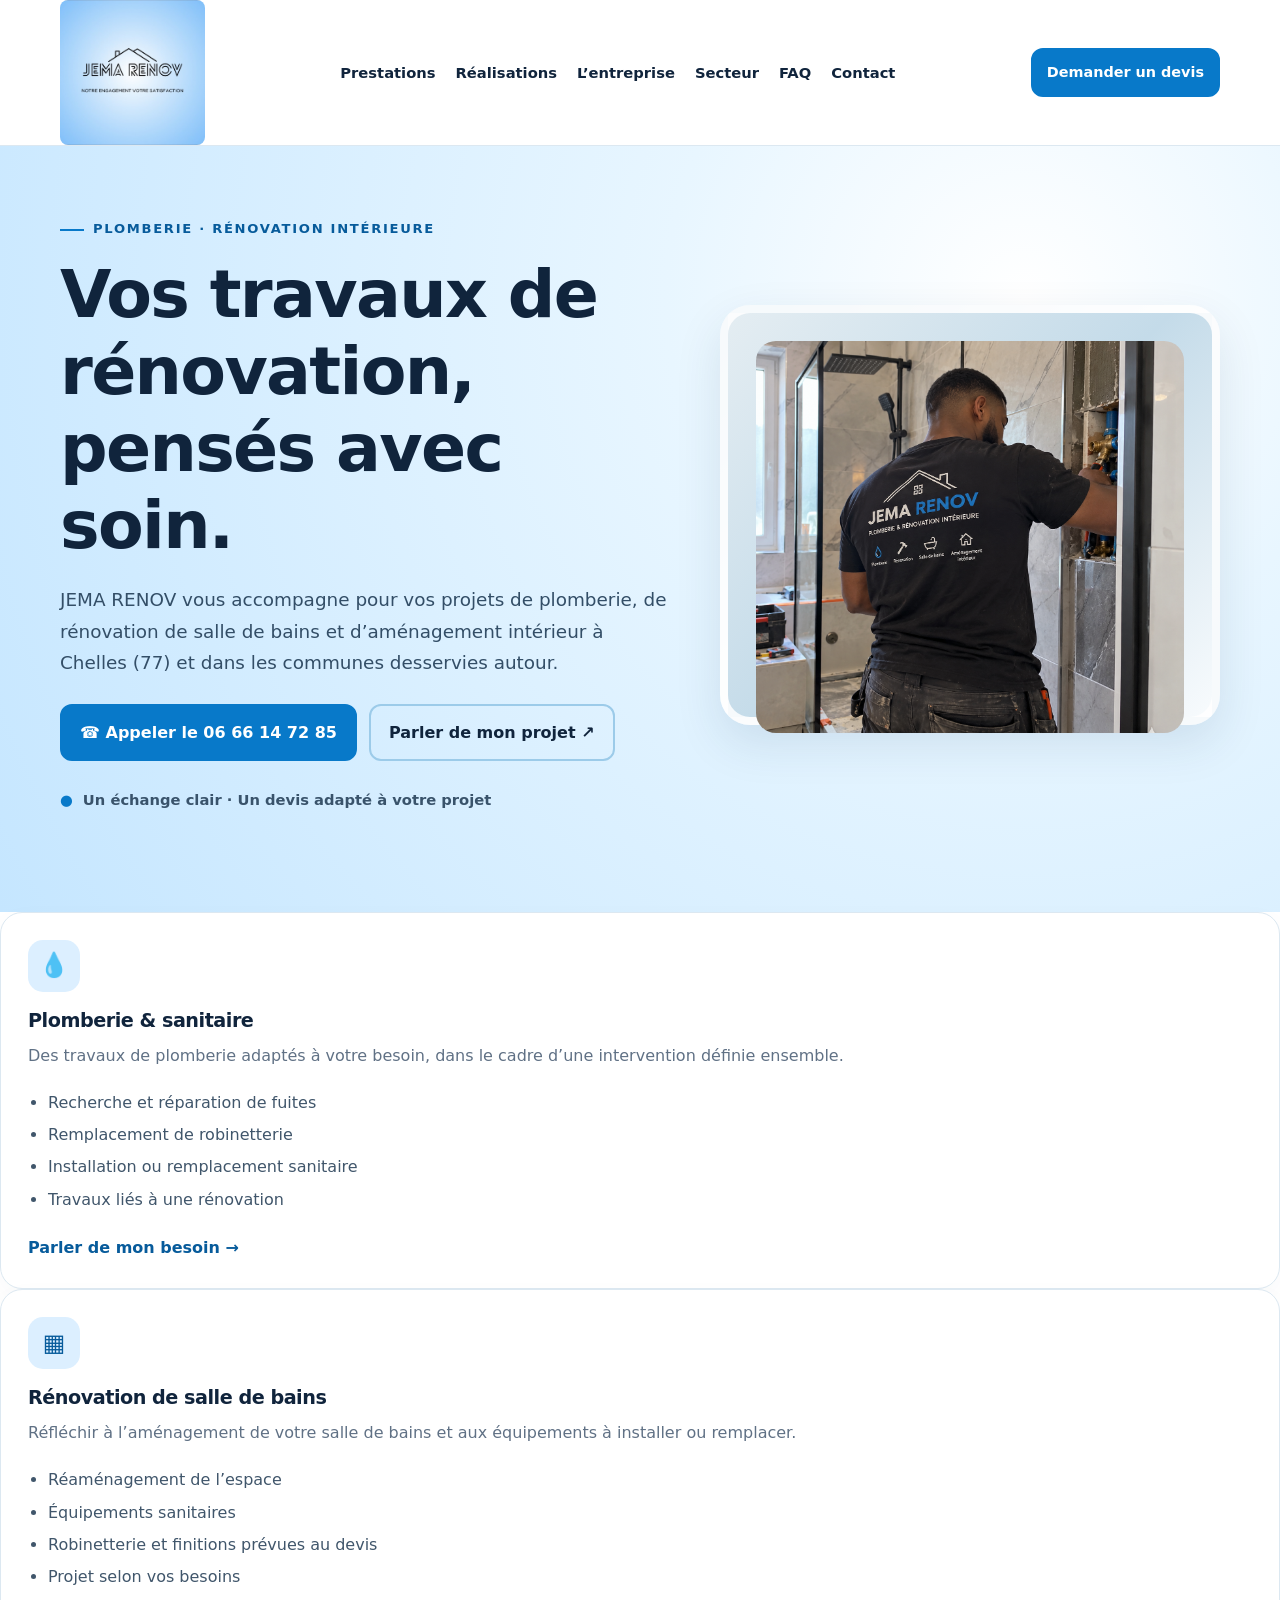
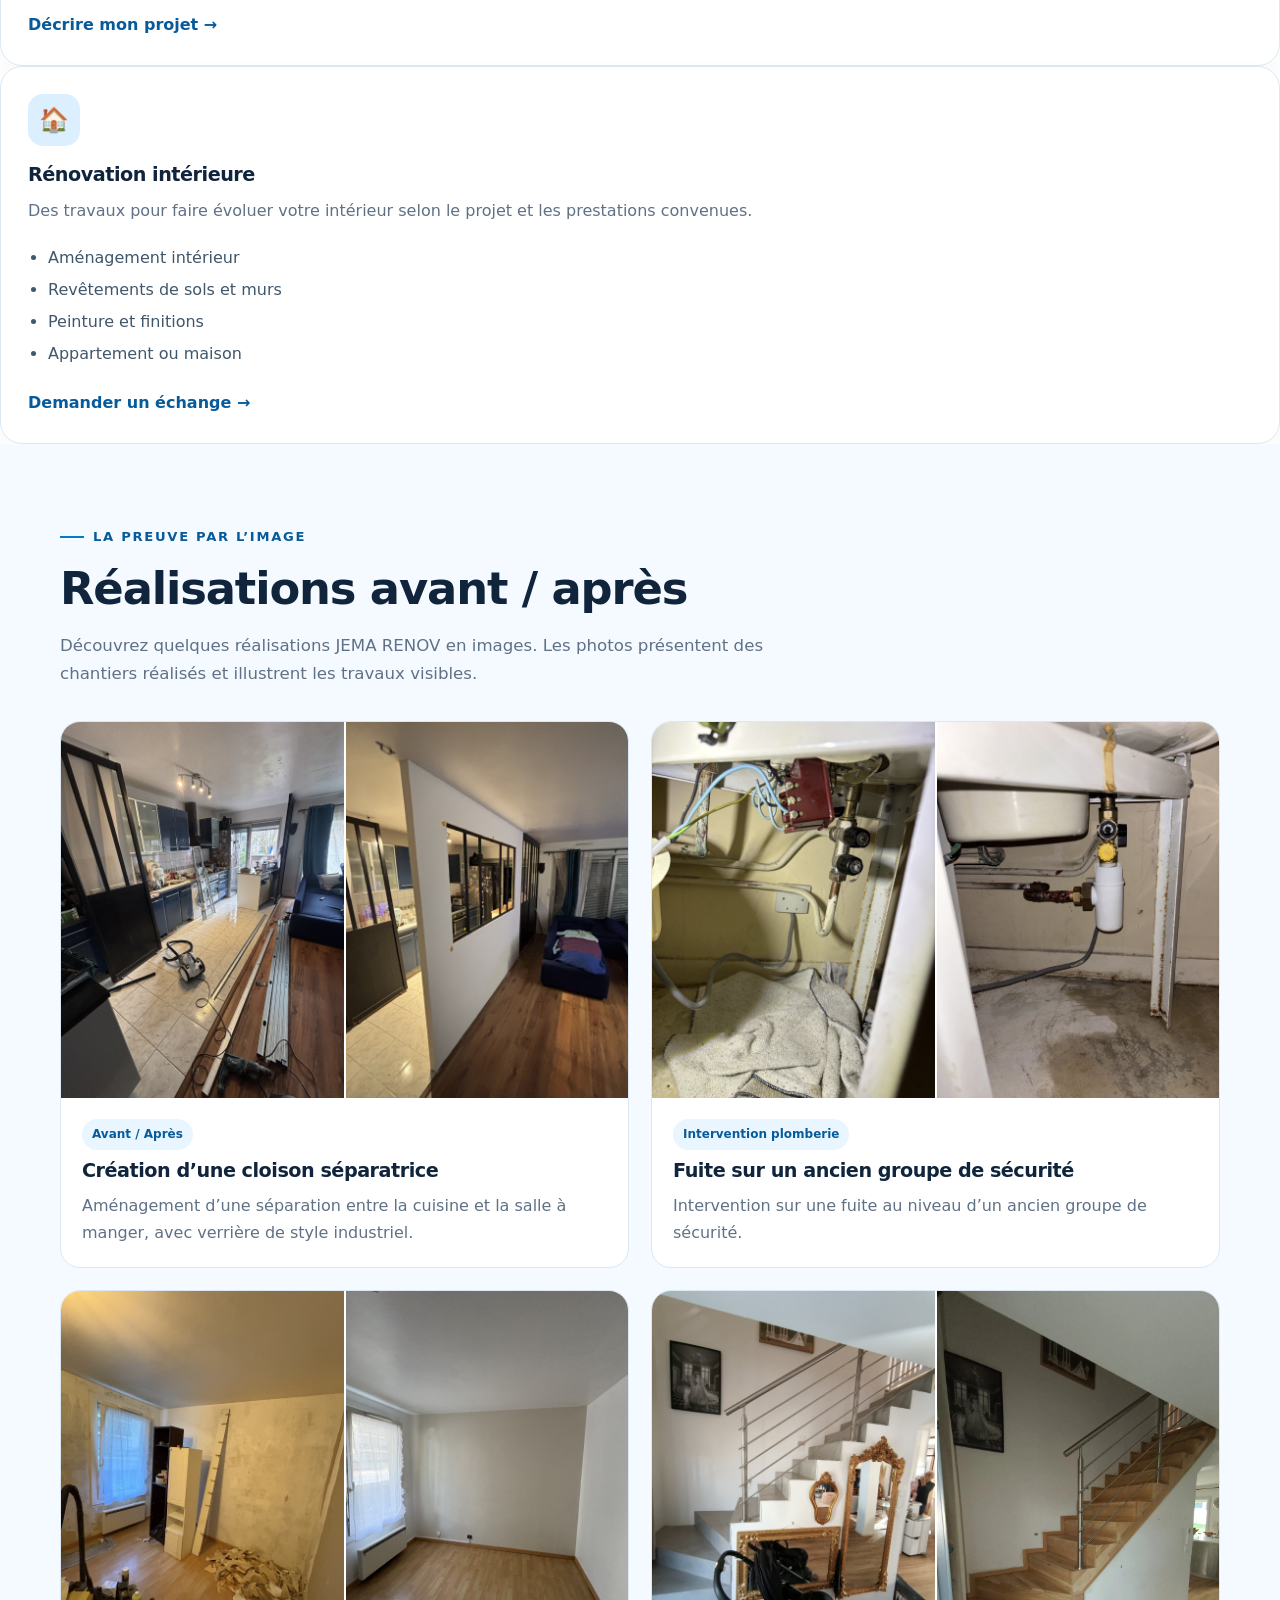
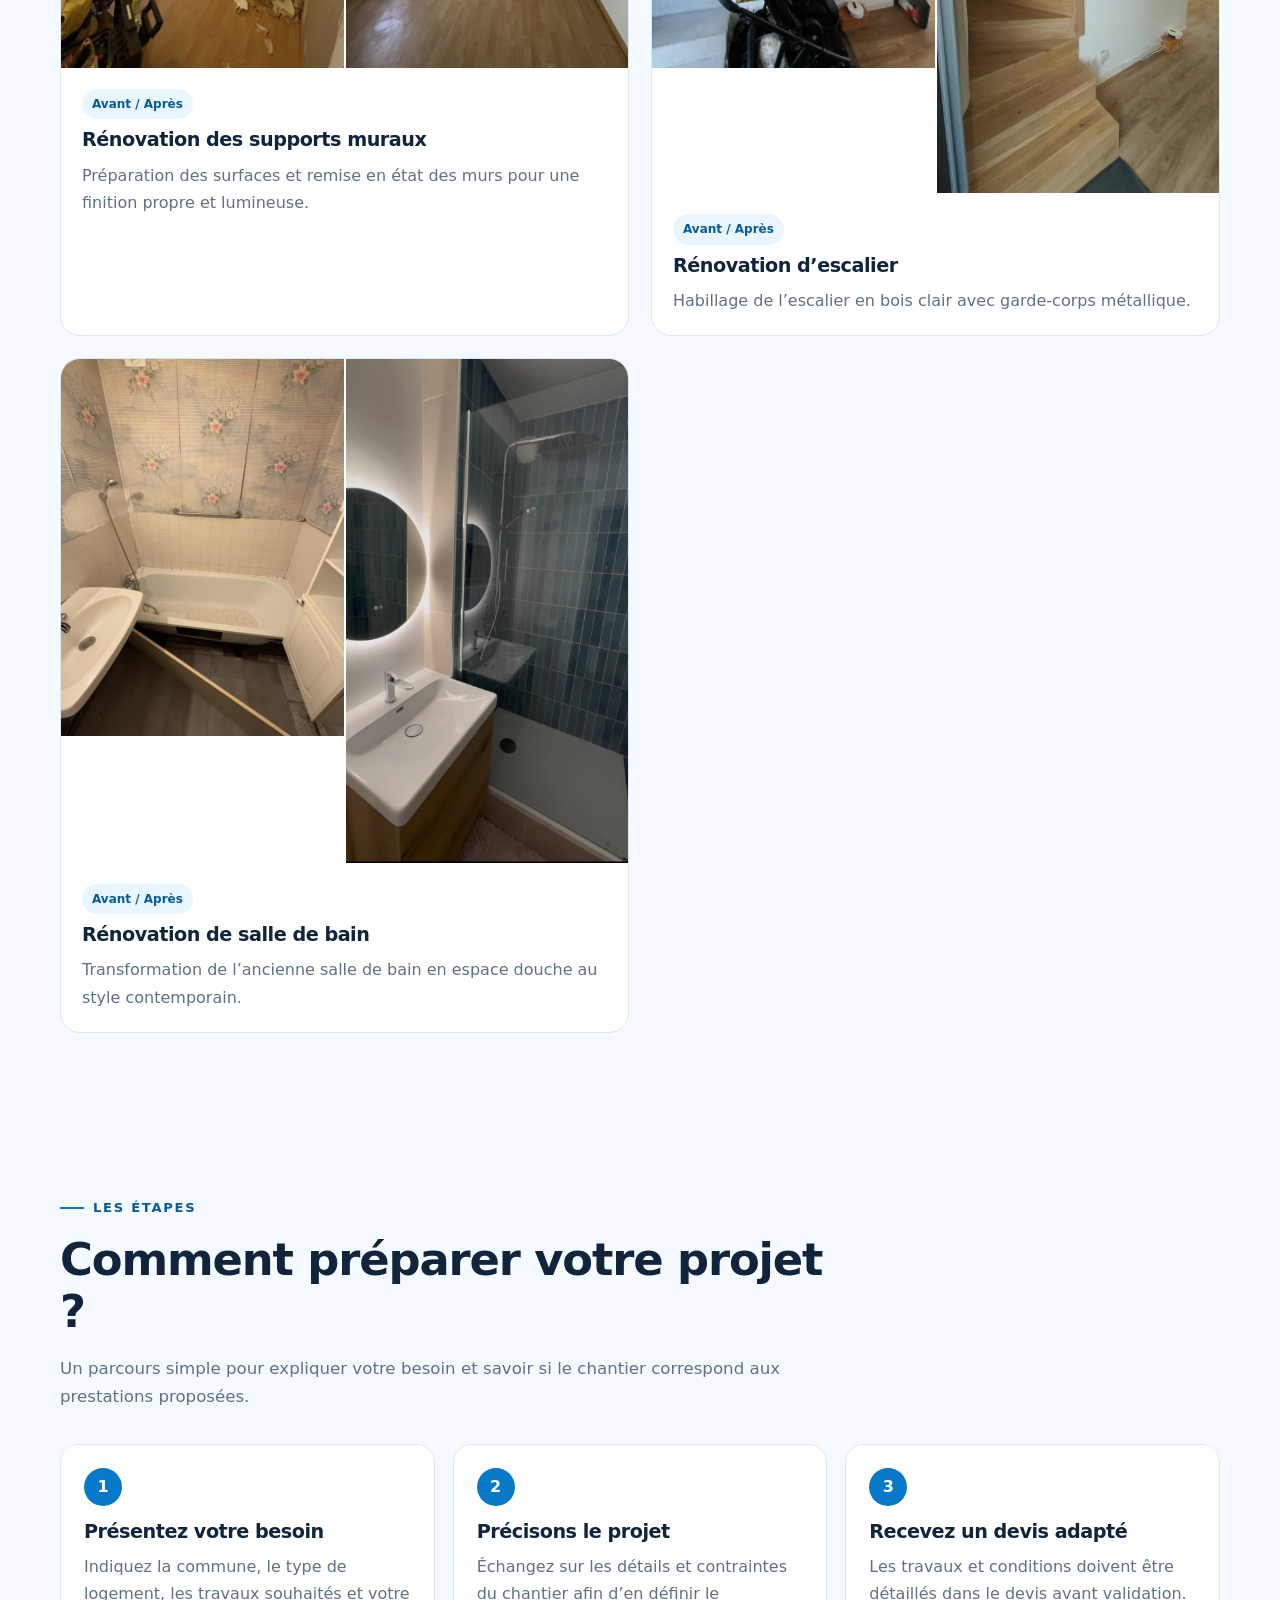
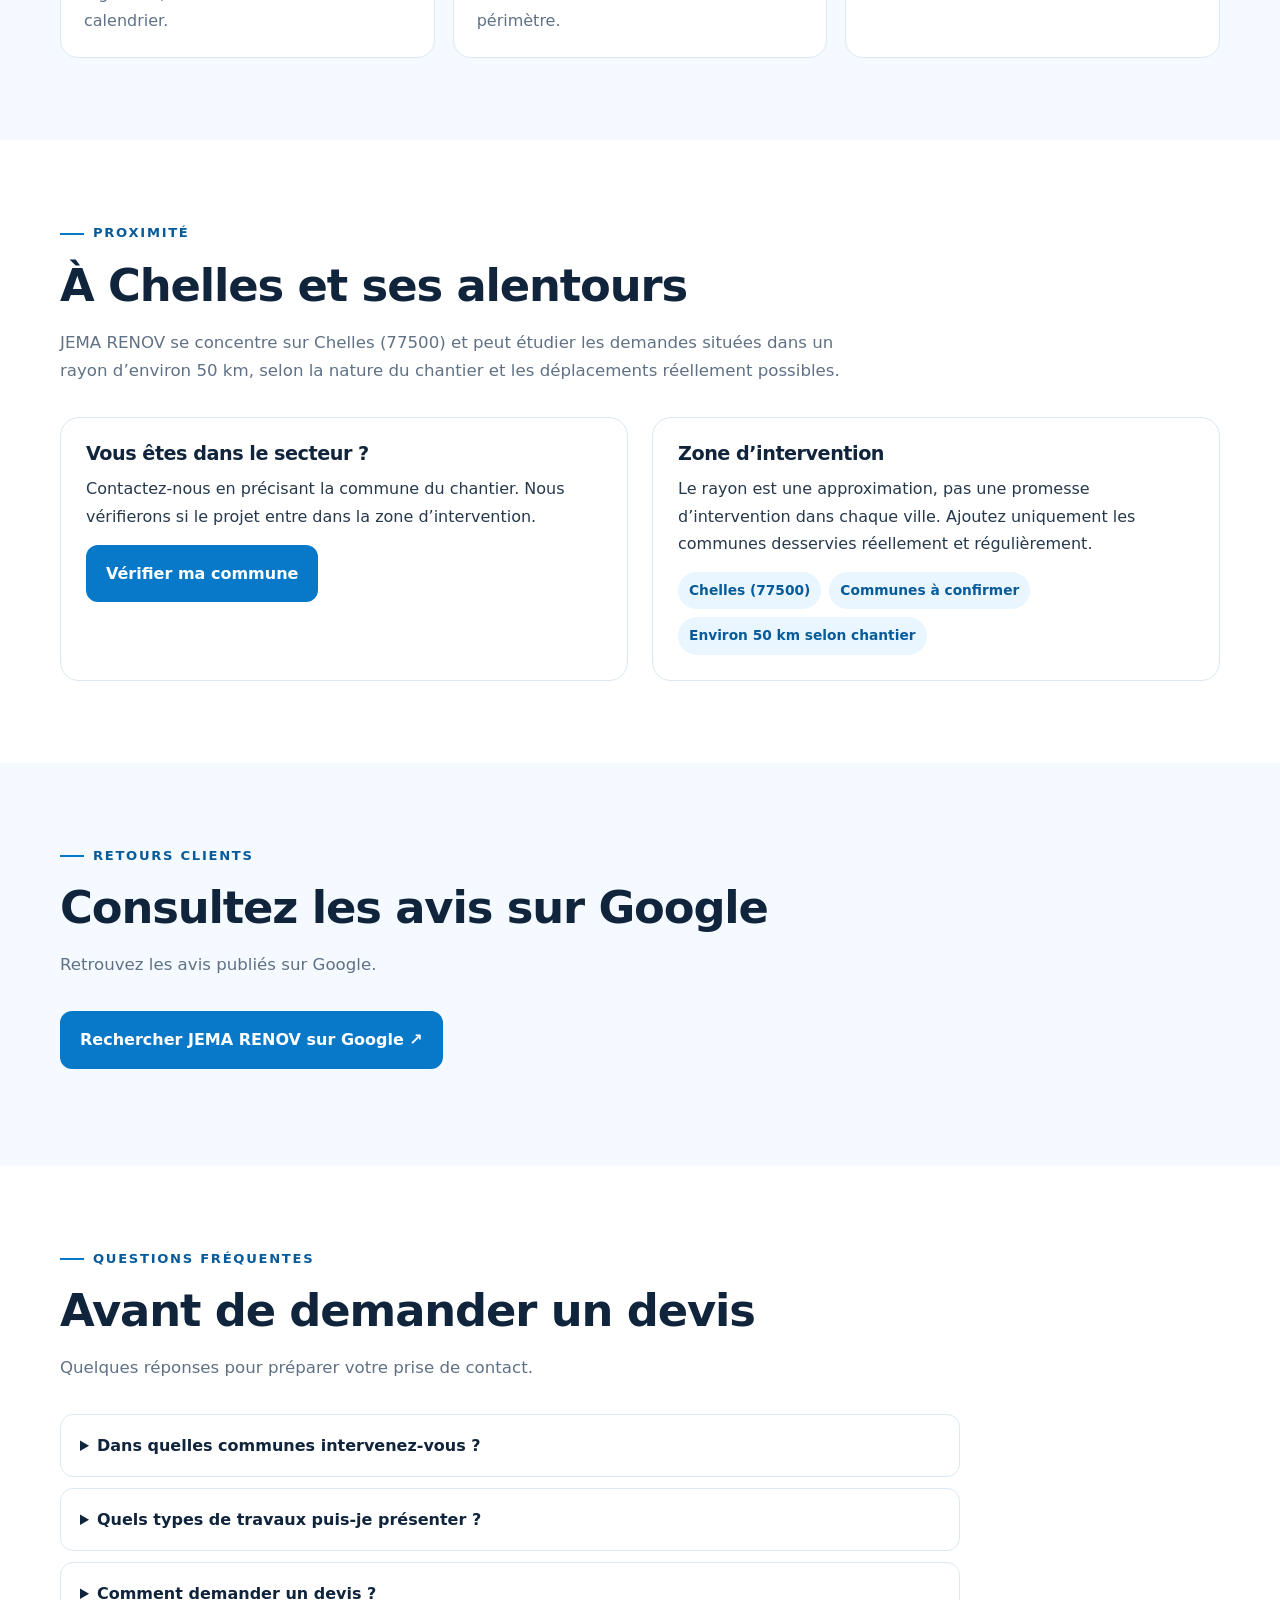
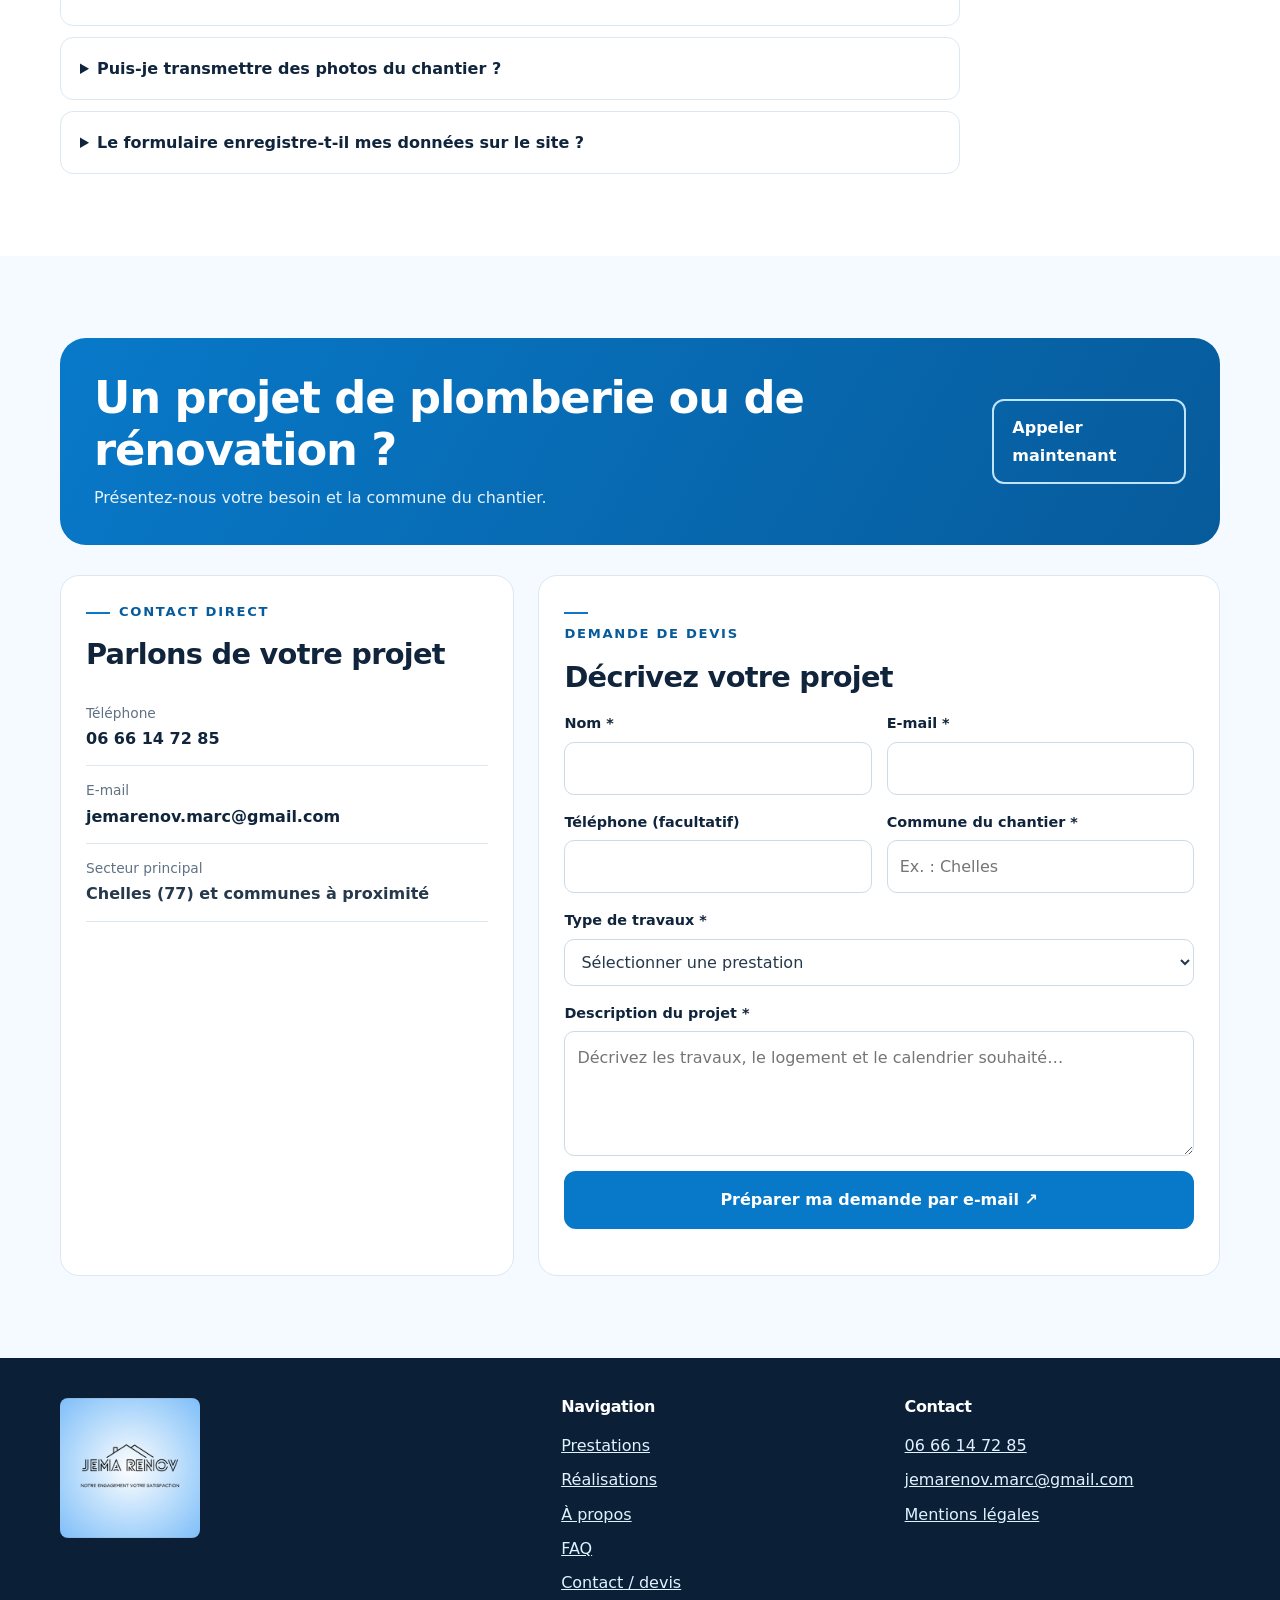
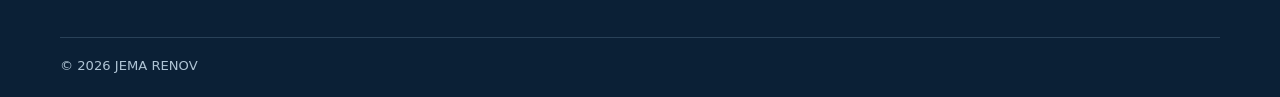
==== commit a90cf291: "Update index.html" ====
--- a/index.html
+++ b/index.html
@@ -32,7 +32,7 @@
 </div></div></section>
 <section class="soft" id="methode"><div class="container"><div class="intro"><div class="eyebrow">Les étapes</div><h2>Comment préparer votre projet ?</h2><p>Un parcours simple pour expliquer votre besoin et savoir si le chantier correspond aux prestations proposées.</p></div><div class="steps"><article class="step"><div class="num">1</div><h3>Présentez votre besoin</h3><p>Indiquez la commune, le type de logement, les travaux souhaités et votre calendrier.</p></article><article class="step"><div class="num">2</div><h3>Précisons le projet</h3><p>Échangez sur les détails et contraintes du chantier afin d’en définir le périmètre.</p></article><article class="step"><div class="num">3</div><h3>Recevez un devis adapté</h3><p>Les travaux et conditions doivent être détaillés dans le devis avant validation.</p></article></div></div></section>
 <section id="secteur"><div class="container"><div class="intro"><div class="eyebrow">Proximité</div><h2>À Chelles et ses alentours</h2><p>JEMA RENOV se concentre sur Chelles (77500) et peut étudier les demandes situées dans un rayon d’environ 50 km, selon la nature du chantier et les déplacements réellement possibles.</p></div><div class="areas"><div class="panel"><h3>Vous êtes dans le secteur ?</h3><p>Contactez-nous en précisant la commune du chantier. Nous vérifierons si le projet entre dans la zone d’intervention.</p><a class="btn" href="#contact">Vérifier ma commune</a></div><div class="panel"><h3>Zone d’intervention</h3><p>Le rayon est une approximation, pas une promesse d’intervention dans chaque ville. Ajoutez uniquement les communes desservies réellement et régulièrement.</p><div class="chips"><span class="chip">Chelles (77500)</span><span class="chip">Communes à confirmer</span><span class="chip">Environ 50 km selon chantier</span></div></div></div></div></section>
-<section class="soft" id="avis"><div class="container"><div class="intro"><div class="eyebrow">Retours clients</div><h2>Consultez les avis sur Google</h2><p>Retrouvez les avis publiés sur Google. Aucun témoignage n’est inventé sur ce site.</p></div><a class="btn" href="https://www.google.com/search?q=JEMA+RENOV+Chelles" target="_blank" rel="noopener noreferrer">Rechercher JEMA RENOV sur Google ↗</a><p class="hint" style="margin-top:12px"></p></div></section>
+<section class="soft" id="avis"><div class="container"><div class="intro"><div class="eyebrow">Retours clients</div><h2>Consultez les avis sur Google</h2><p>Retrouvez les avis publiés sur Google.</p></div><a class="btn" href="https://www.google.com/search?q=JEMA+RENOV+Chelles" target="_blank" rel="noopener noreferrer">Rechercher JEMA RENOV sur Google ↗</a><p class="hint" style="margin-top:12px"></p></div></section>
 <section id="faq"><div class="container"><div class="intro"><div class="eyebrow">Questions fréquentes</div><h2>Avant de demander un devis</h2><p>Quelques réponses pour préparer votre prise de contact.</p></div><div class="faq">
 <details><summary>Dans quelles communes intervenez-vous ?</summary><p>Le secteur principal est Chelles (77500). Les demandes situées à environ 50 km peuvent être étudiées selon le type de chantier et les déplacements possibles. Indiquez votre commune lors du premier contact.</p></details>
 <details><summary>Quels types de travaux puis-je présenter ?</summary><p>Vous pouvez présenter un besoin en plomberie, installation sanitaire, rénovation de salle de bains ou rénovation intérieure. Les travaux effectivement proposés seront confirmés lors de l’échange et précisés au devis.</p></details>
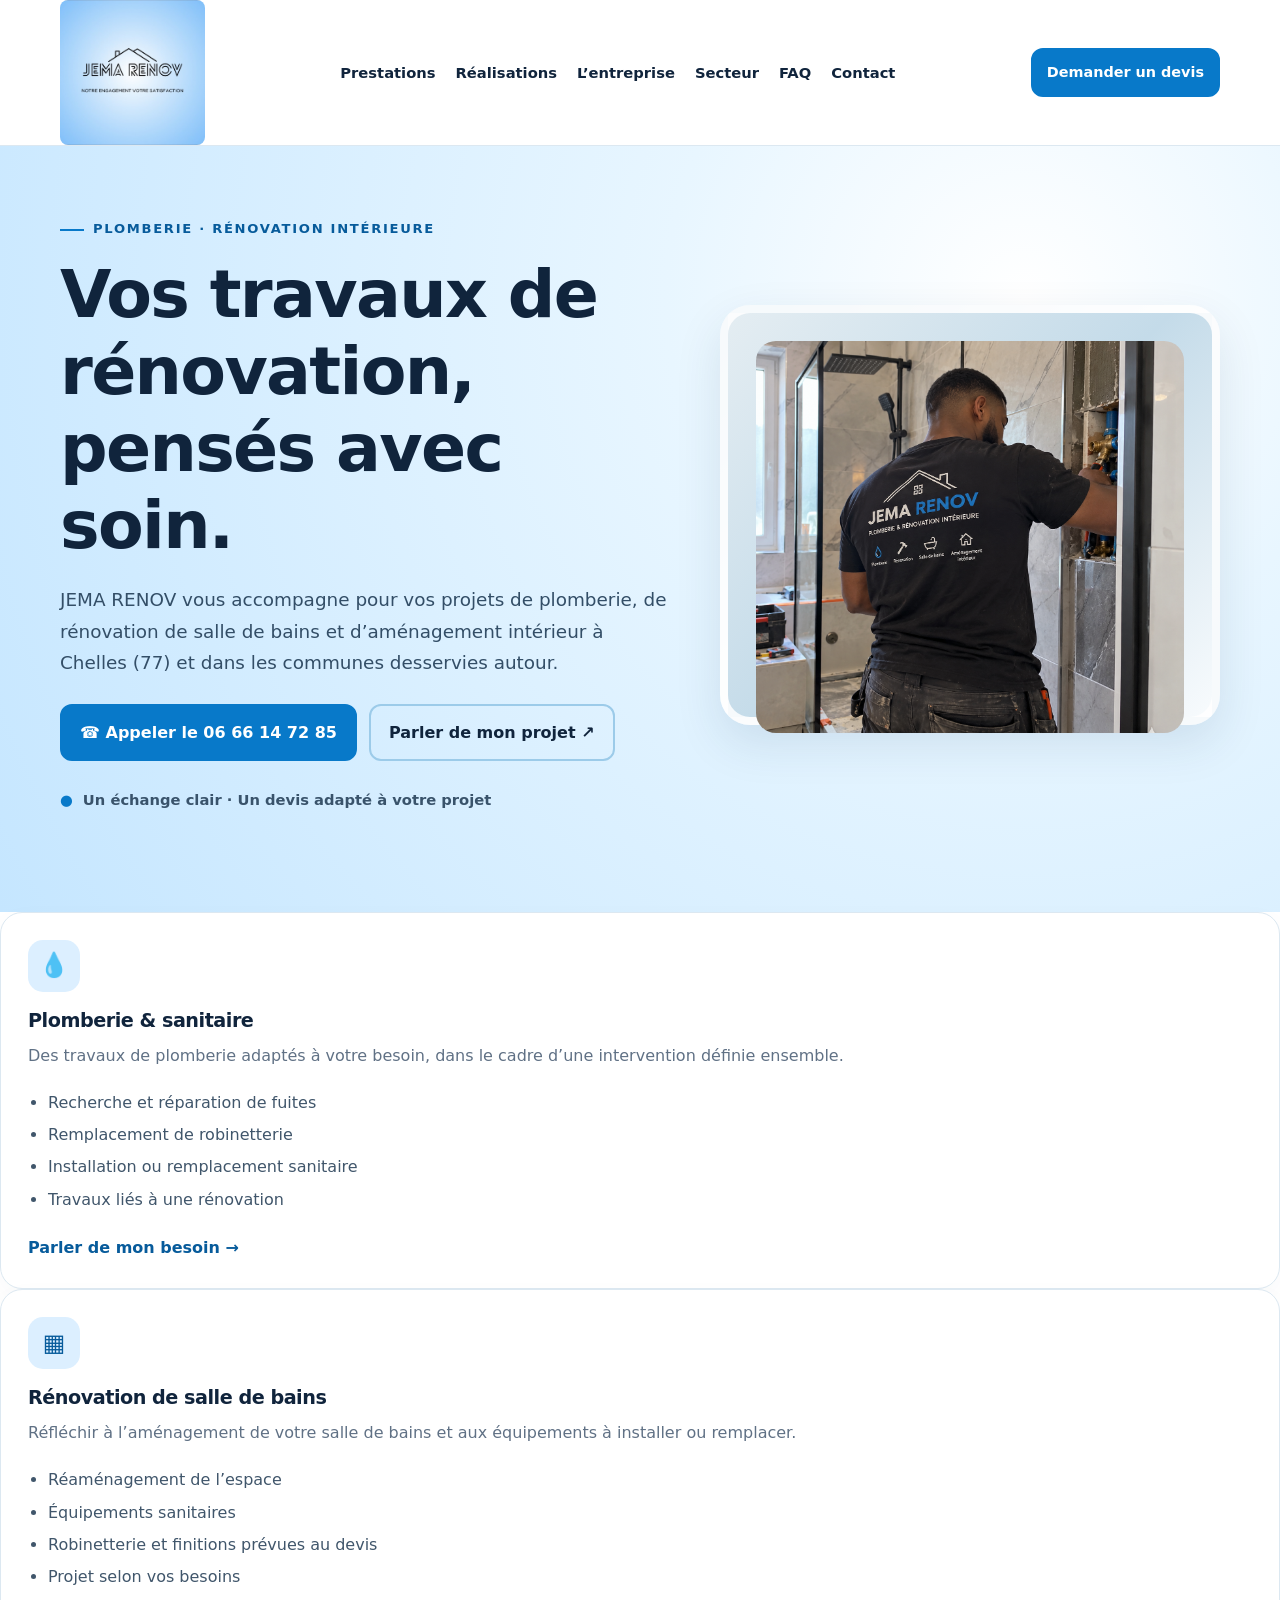
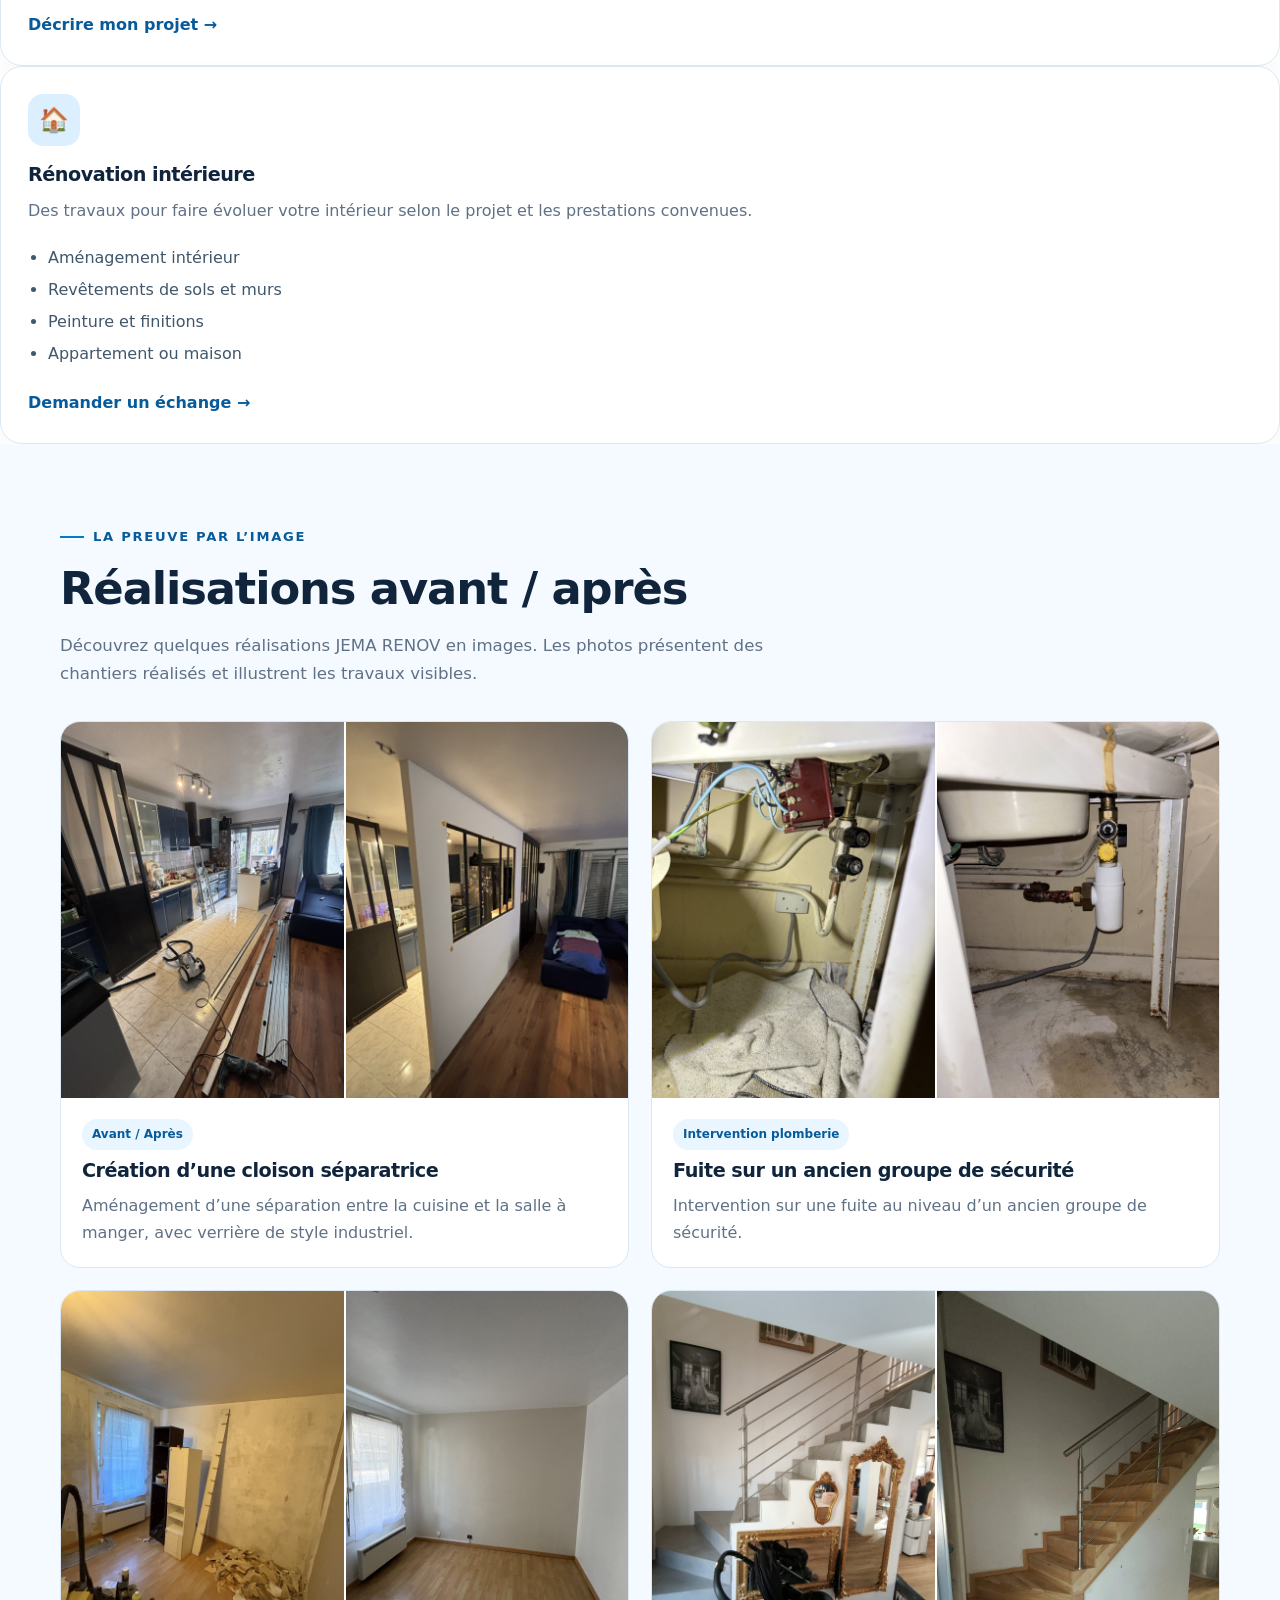
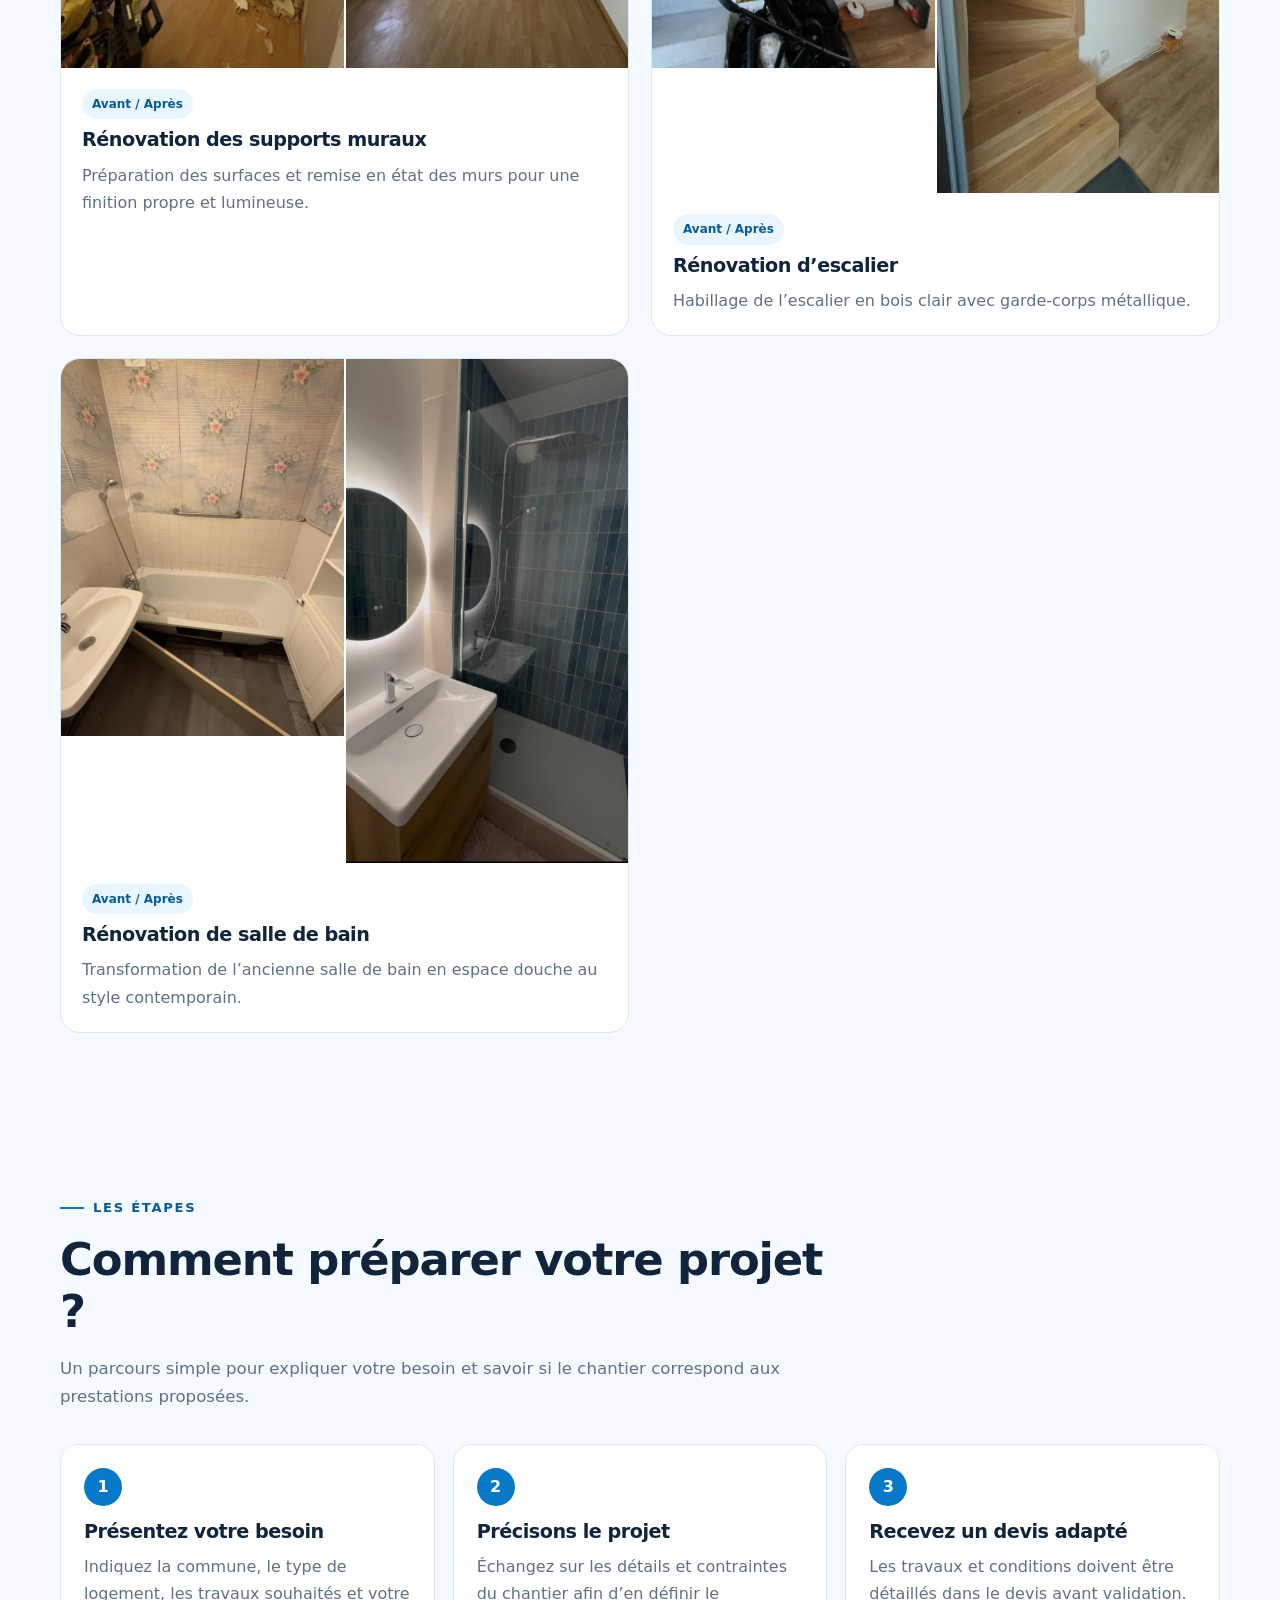
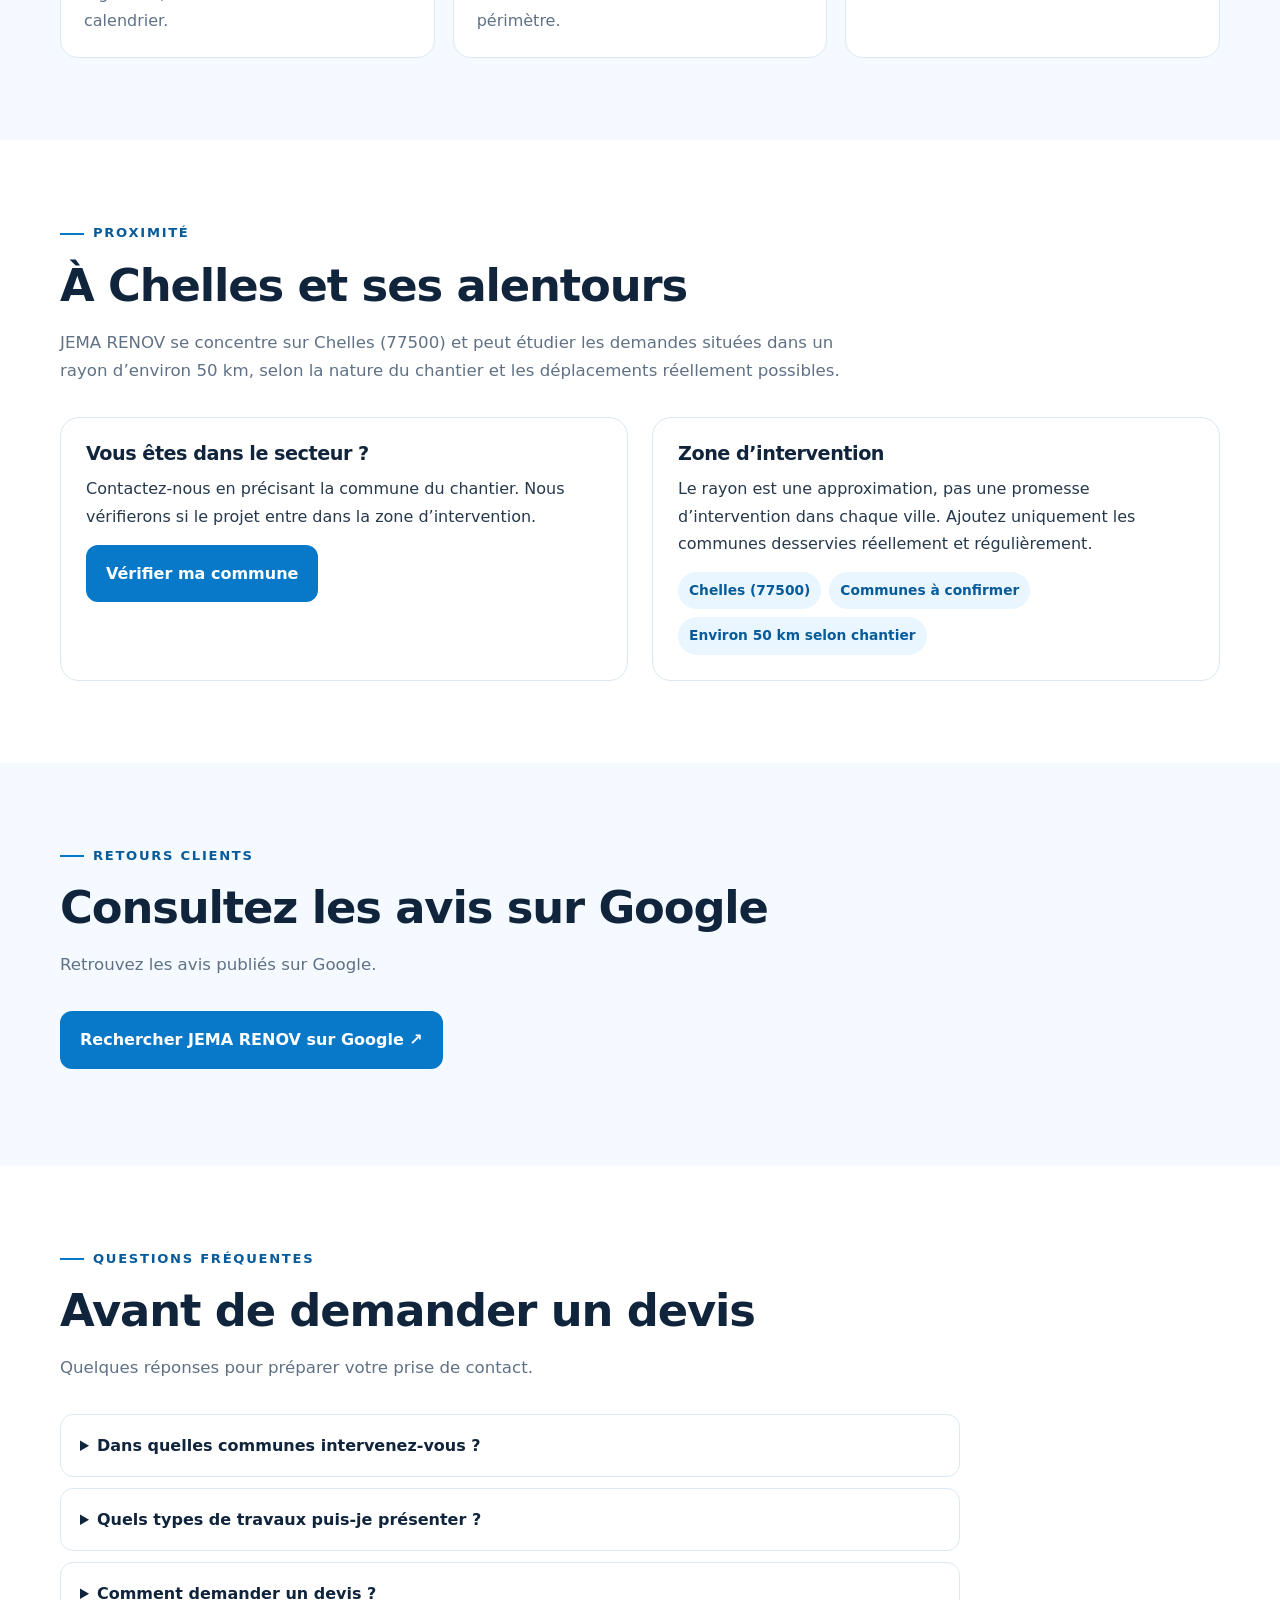
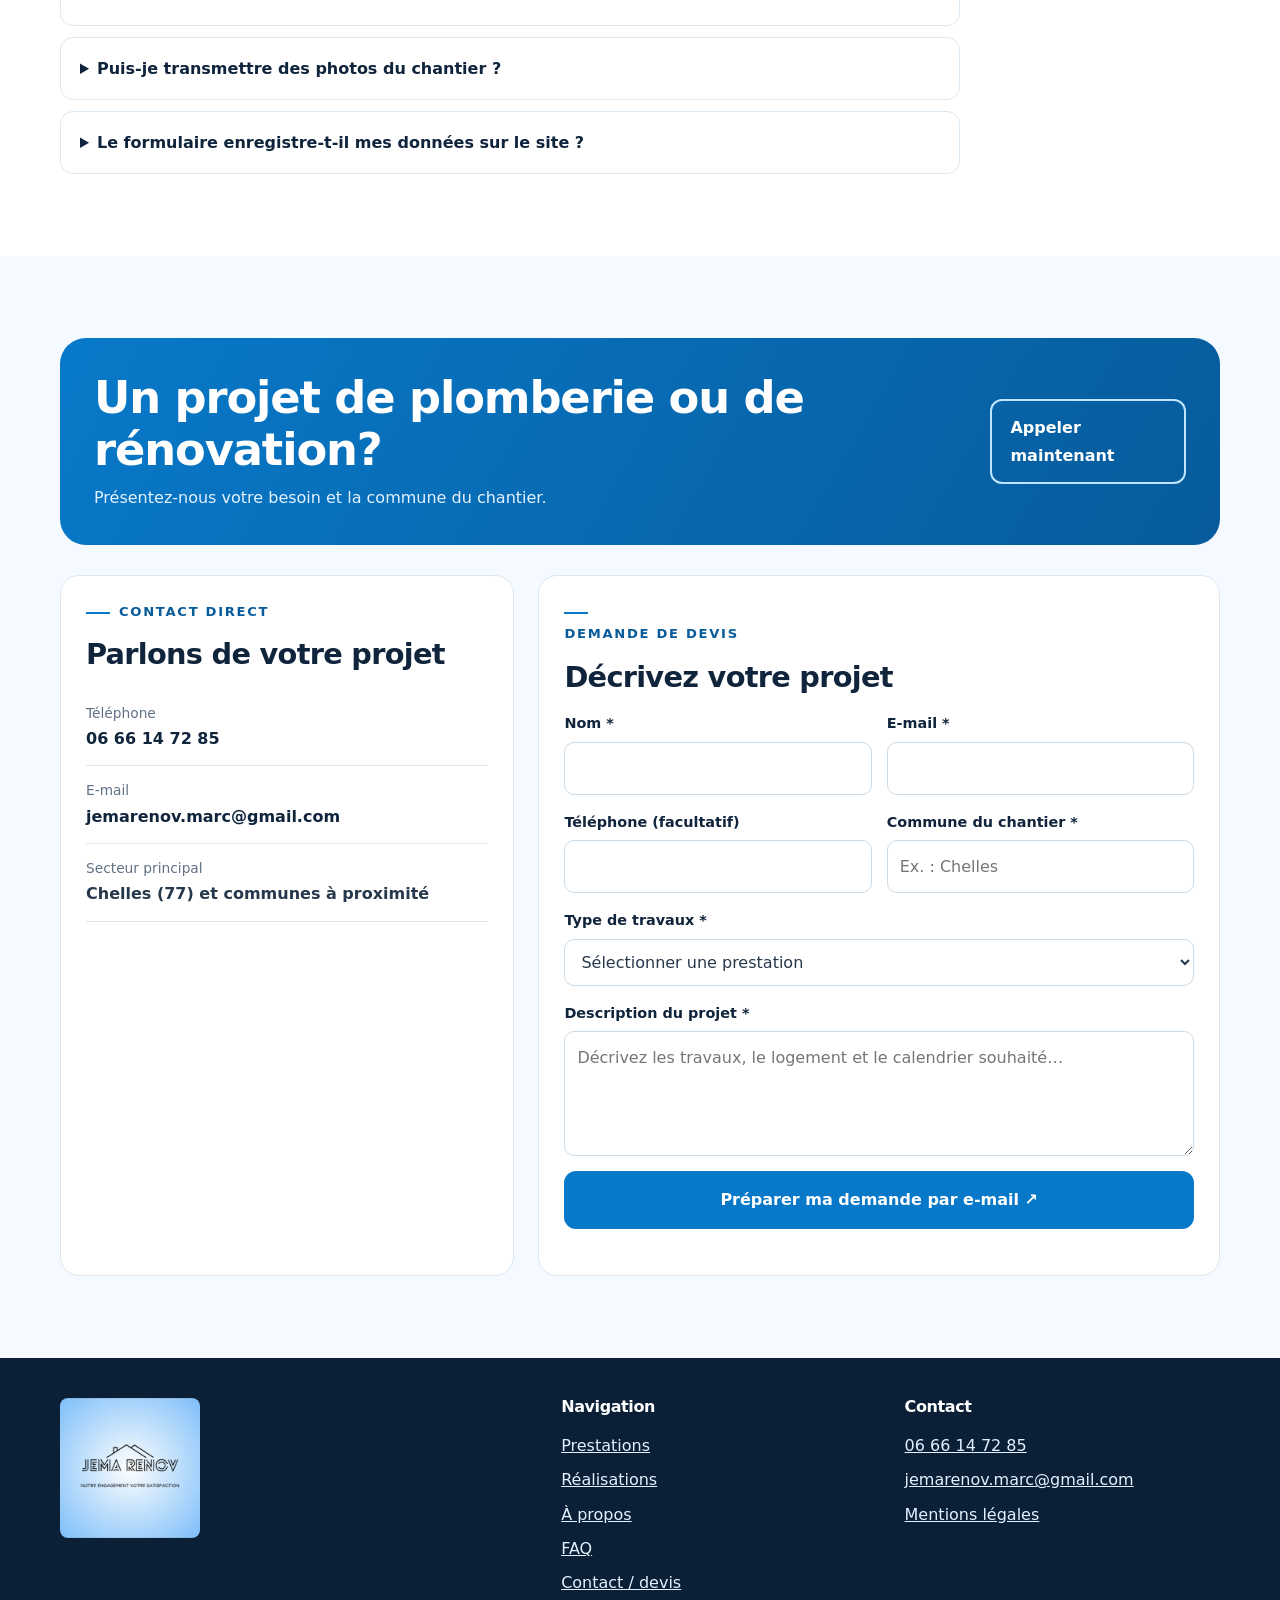
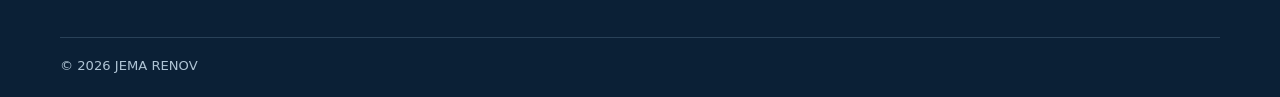
==== commit 6ccfd9fb: "Update index.html" ====
--- a/index.html
+++ b/index.html
@@ -40,7 +40,7 @@
 <details><summary>Puis-je transmettre des photos du chantier ?</summary><p>Oui, vous pouvez joindre des photos à votre e-mail après l’ouverture de votre messagerie. Elles aident à comprendre le besoin sans remplacer une visite lorsque celle-ci est nécessaire.</p></details>
 <details><summary>Le formulaire enregistre-t-il mes données sur le site ?</summary><p>Non. Il prépare un e-mail dans votre messagerie. Aucune demande n’est stockée par ce site. Le message n’est envoyé que si vous le validez vous-même.</p></details>
 </div></div></section>
-<section class="soft" id="contact"><div class="container"><div class="band"><div><h2>Un projet de plomberie ou de rénovation ?</h2><p>Présentez-nous votre besoin et la commune du chantier.</p></div><a class="btn outline" style="color:white;border-color:#bfe4ff" href="tel:+33666147285">Appeler maintenant</a></div><div class="contact">
+<section class="soft" id="contact"><div class="container"><div class="band"><div><h2>Un projet de plomberie ou de rénovation?</h2><p>Présentez-nous votre besoin et la commune du chantier.</p></div><a class="btn outline" style="color:white;border-color:#bfe4ff" href="tel:+33666147285">Appeler maintenant</a></div><div class="contact">
 <div class="contactbox"><div class="eyebrow">Contact direct</div><h2 style="font-size:1.8rem">Parlons de votre projet</h2><div class="contactitem"><span>Téléphone</span><a href="tel:+33666147285">06 66 14 72 85</a></div><div class="contactitem"><span>E-mail</span><a href="mailto:jemarenov.marc@gmail.com">jemarenov.marc@gmail.com</a></div><div class="contactitem"><span>Secteur principal</span><strong>Chelles (77) et communes à proximité</strong></div><p class="hint"></p></div>
 <div class="contactbox"><div class="eyebrow">
 <form action="https://formsubmit.co/jemarenov.marc@gmail.com" method="POST">
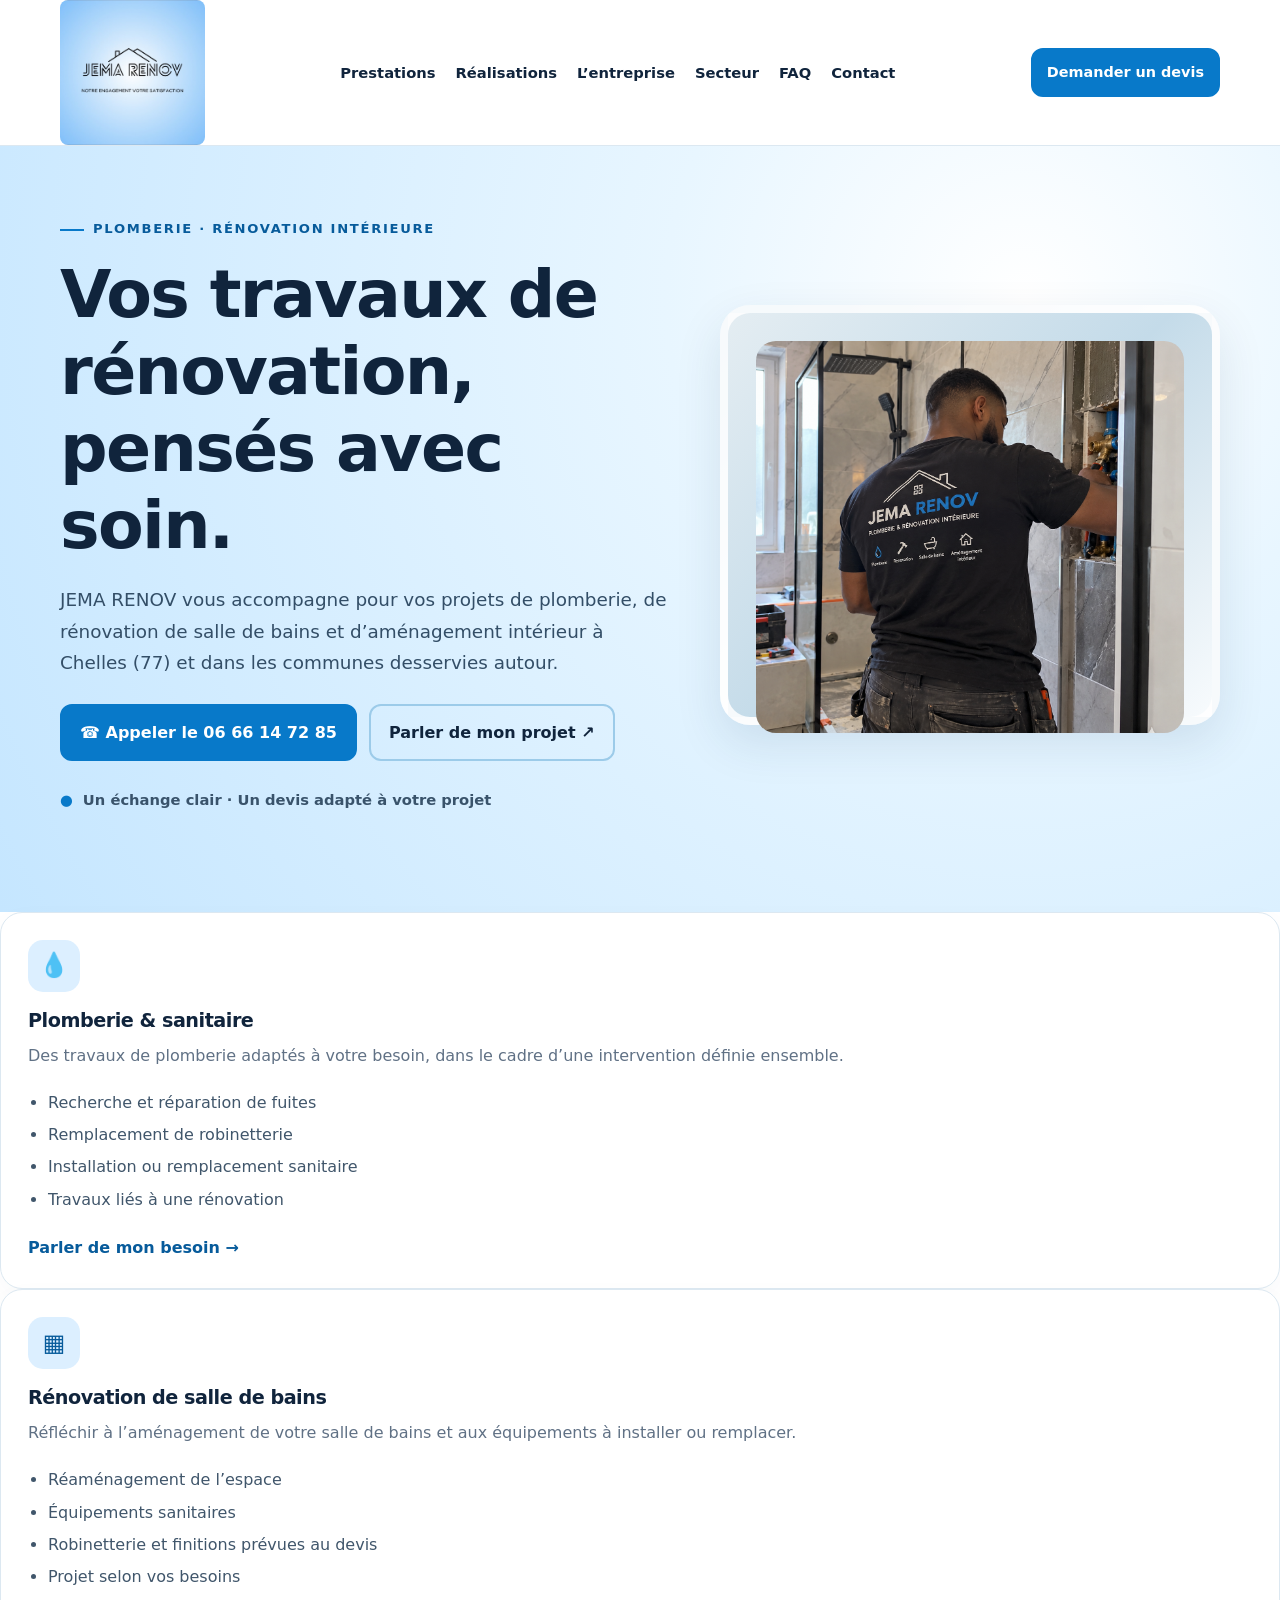
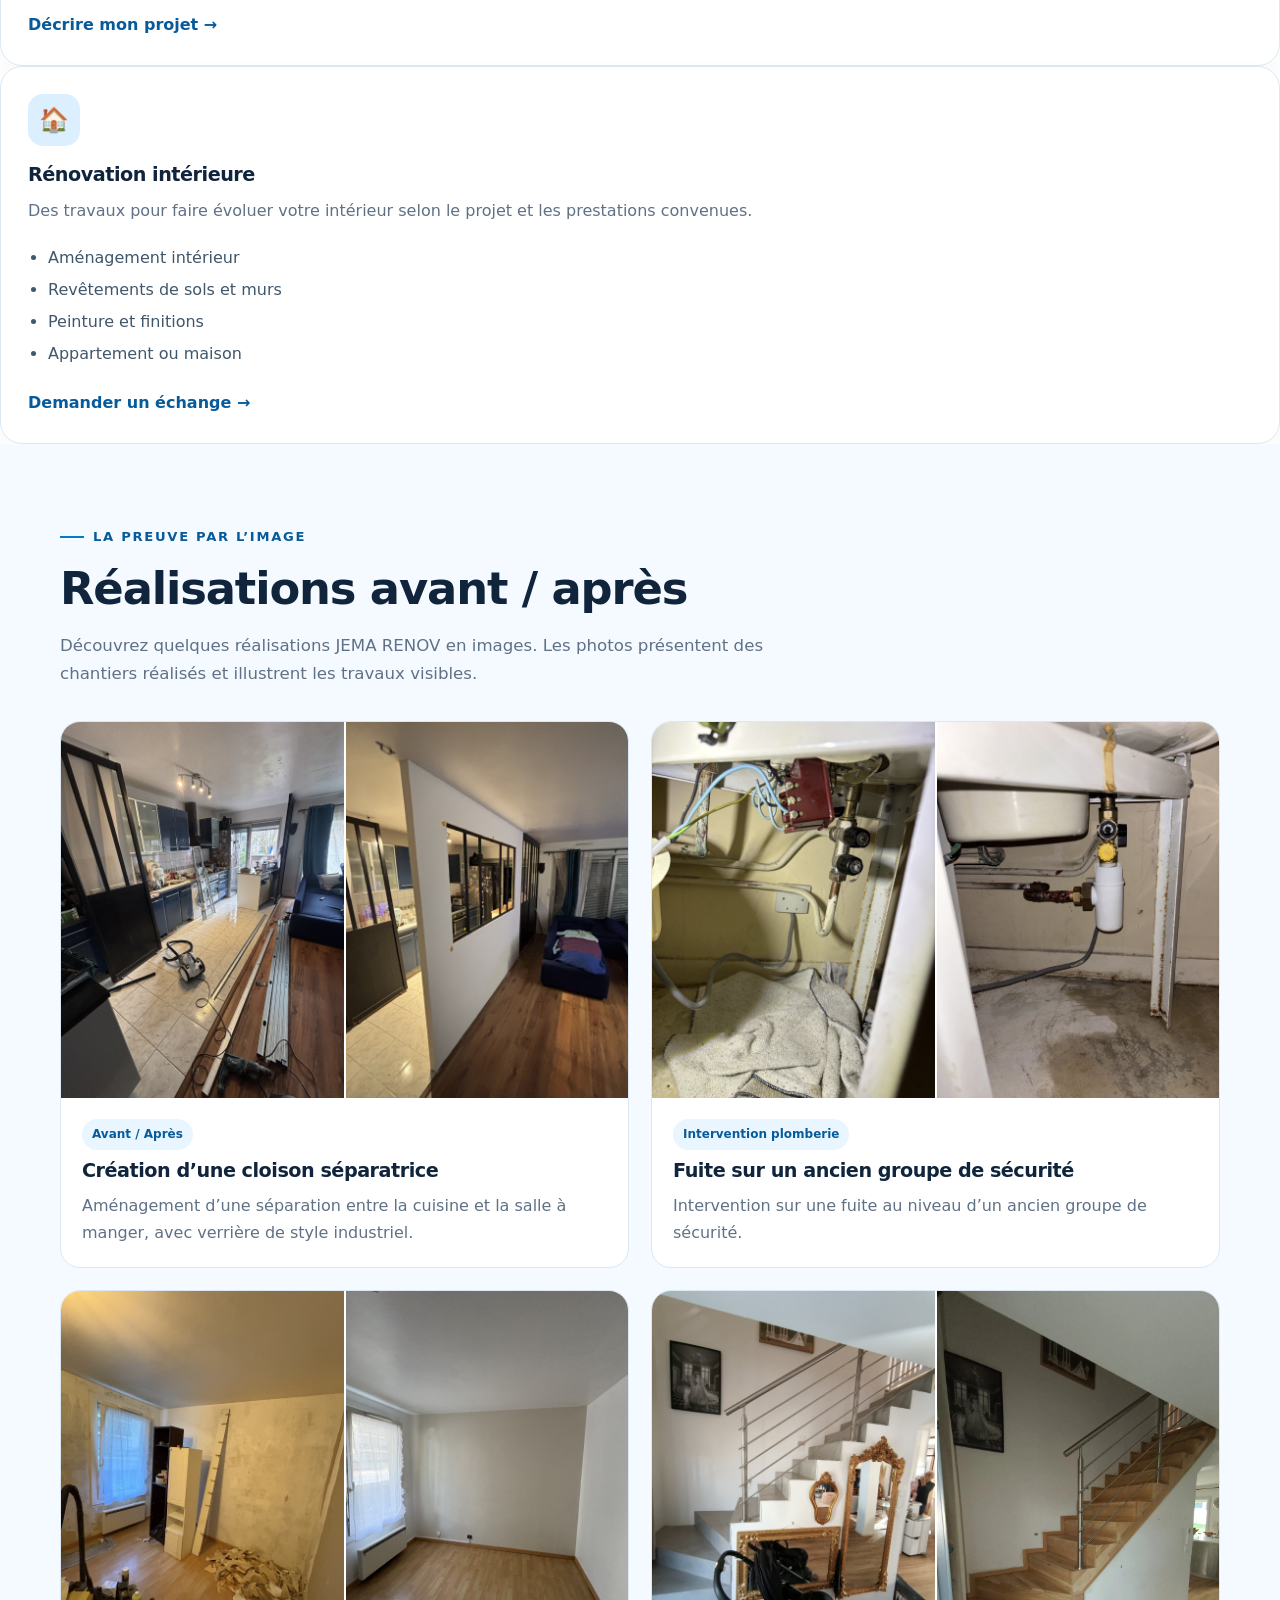
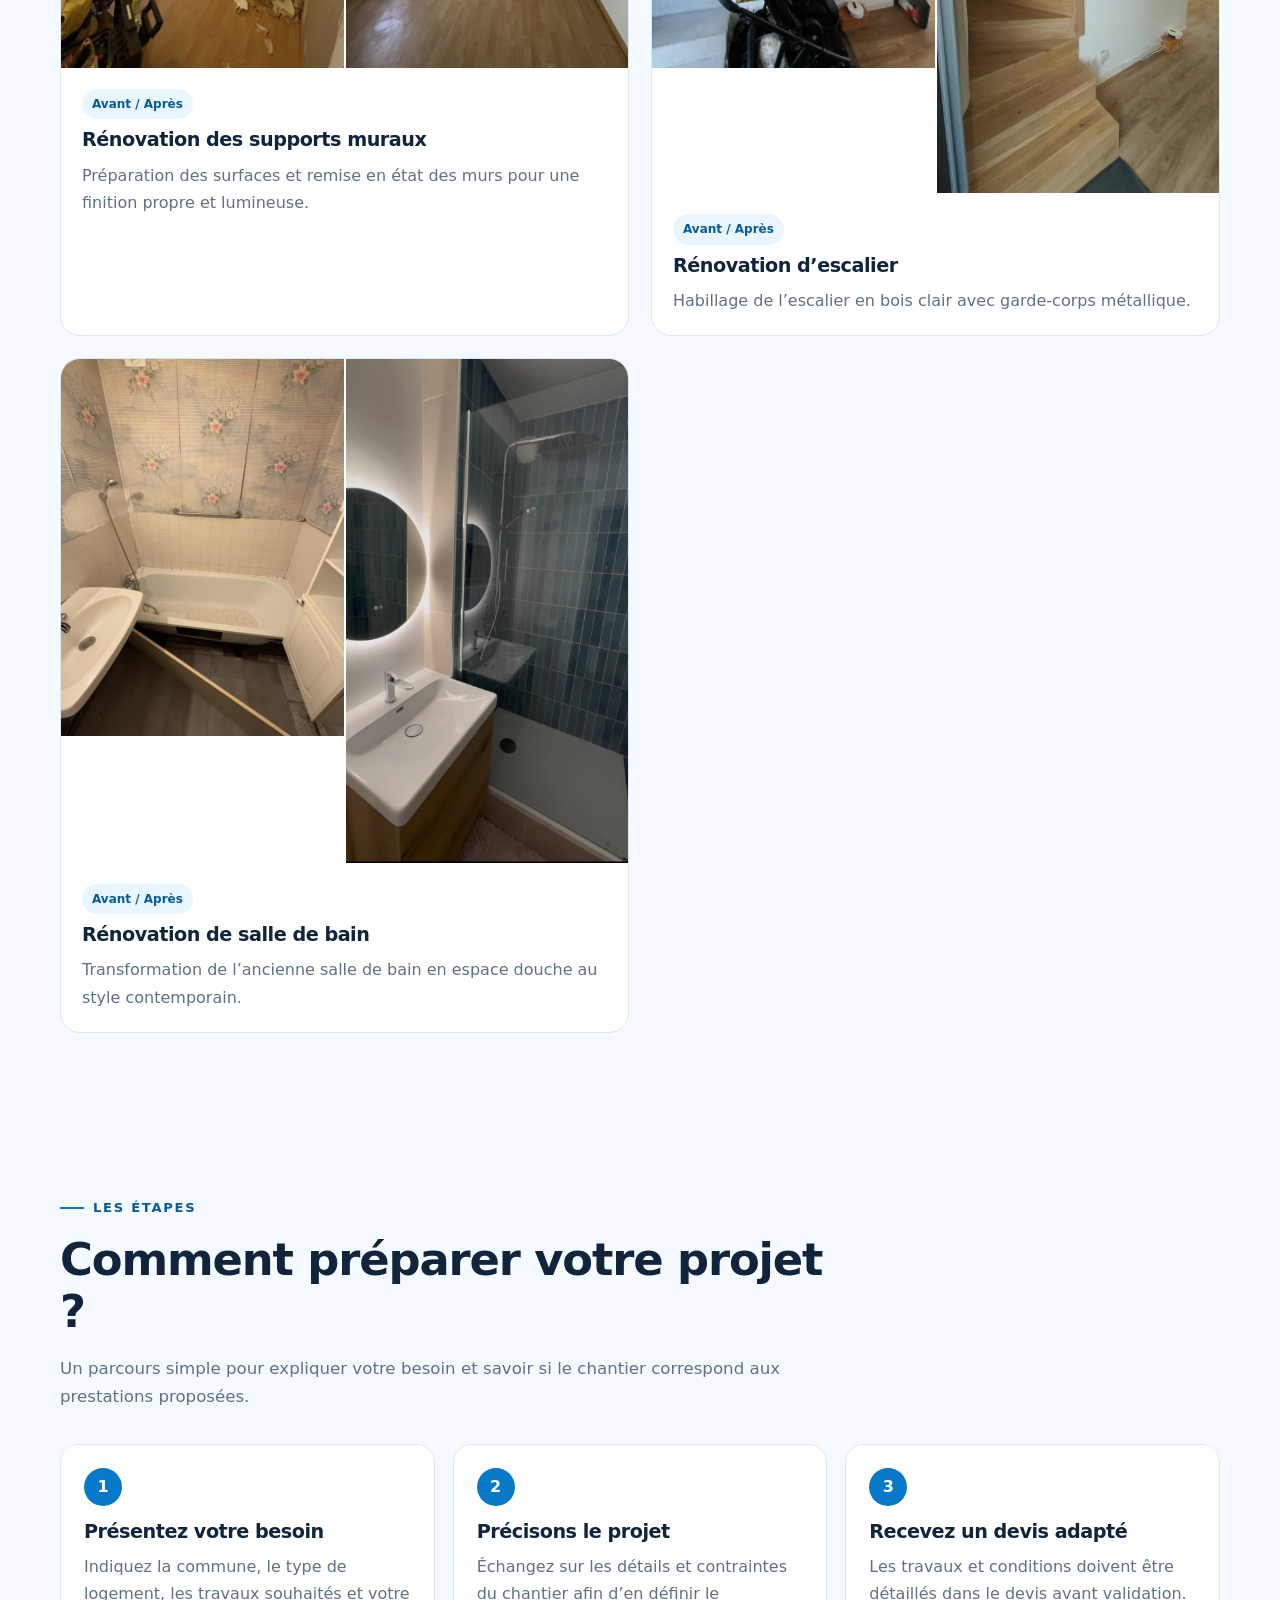
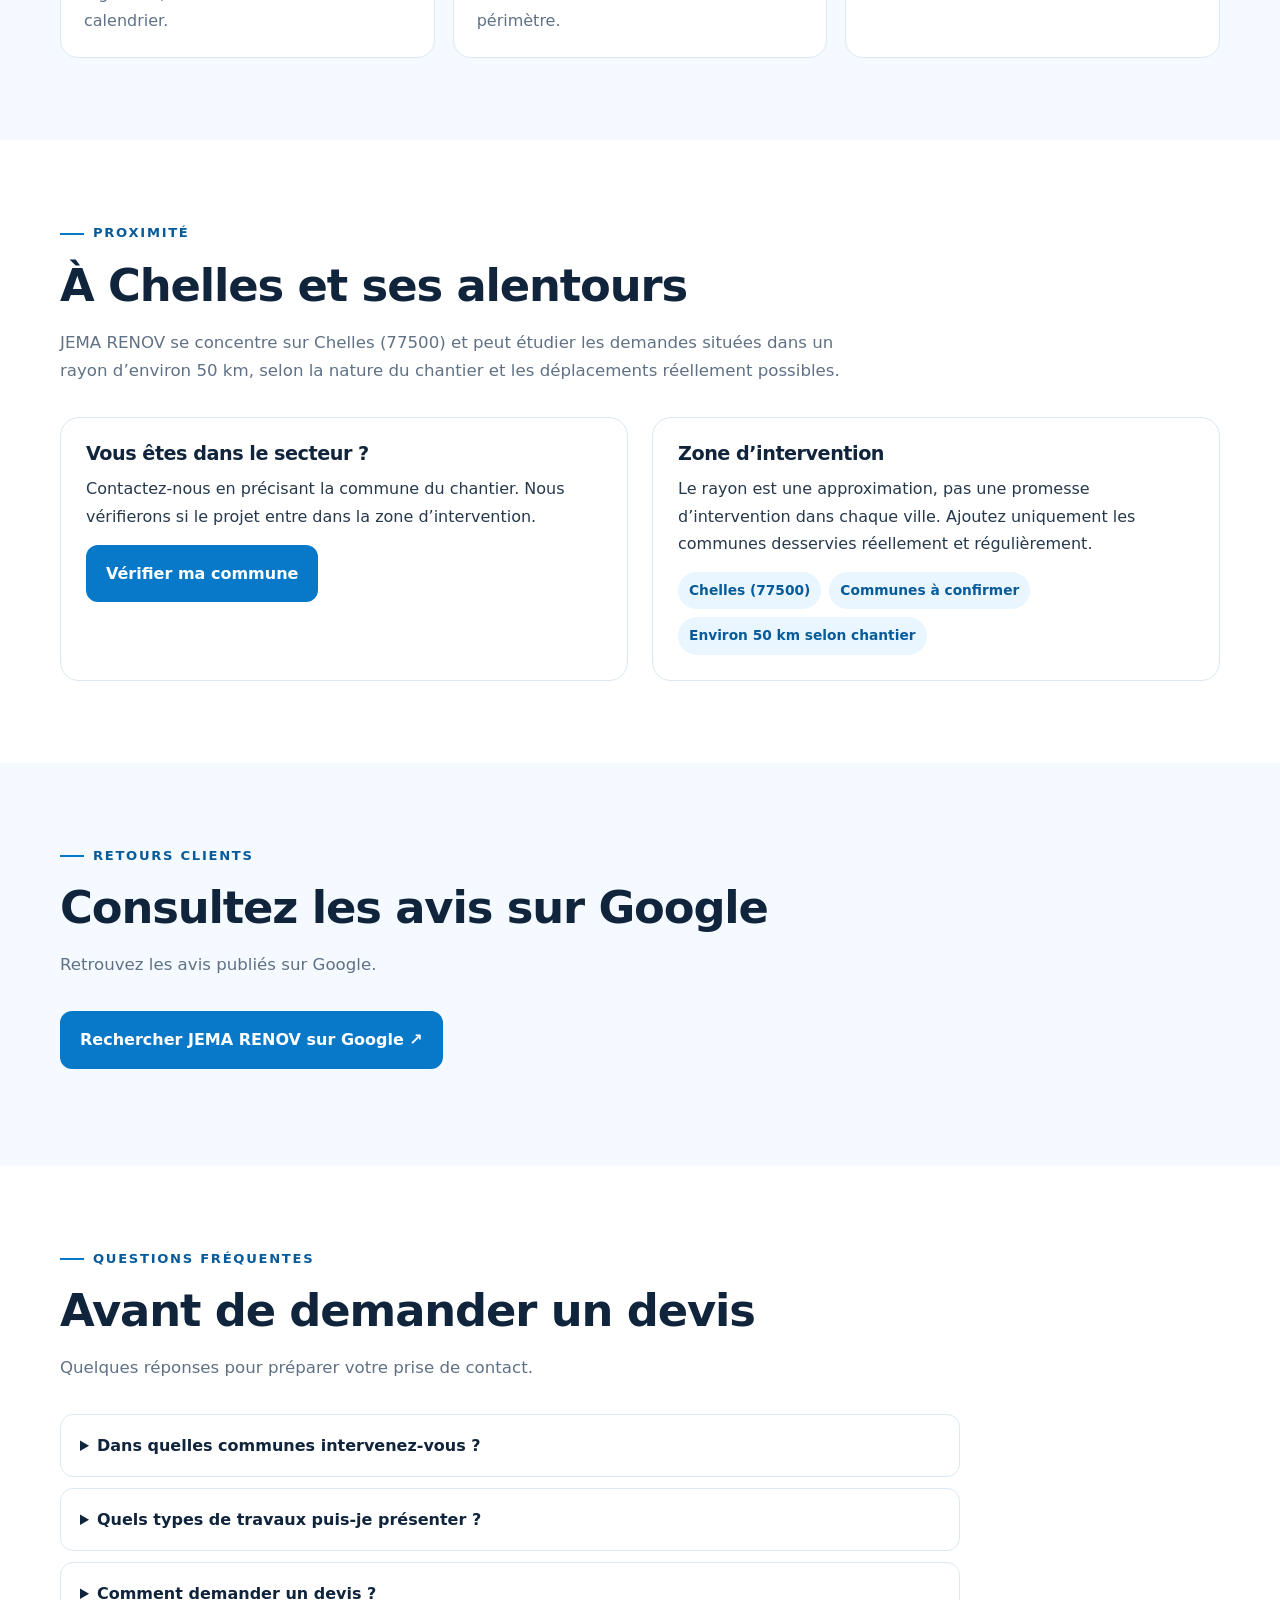
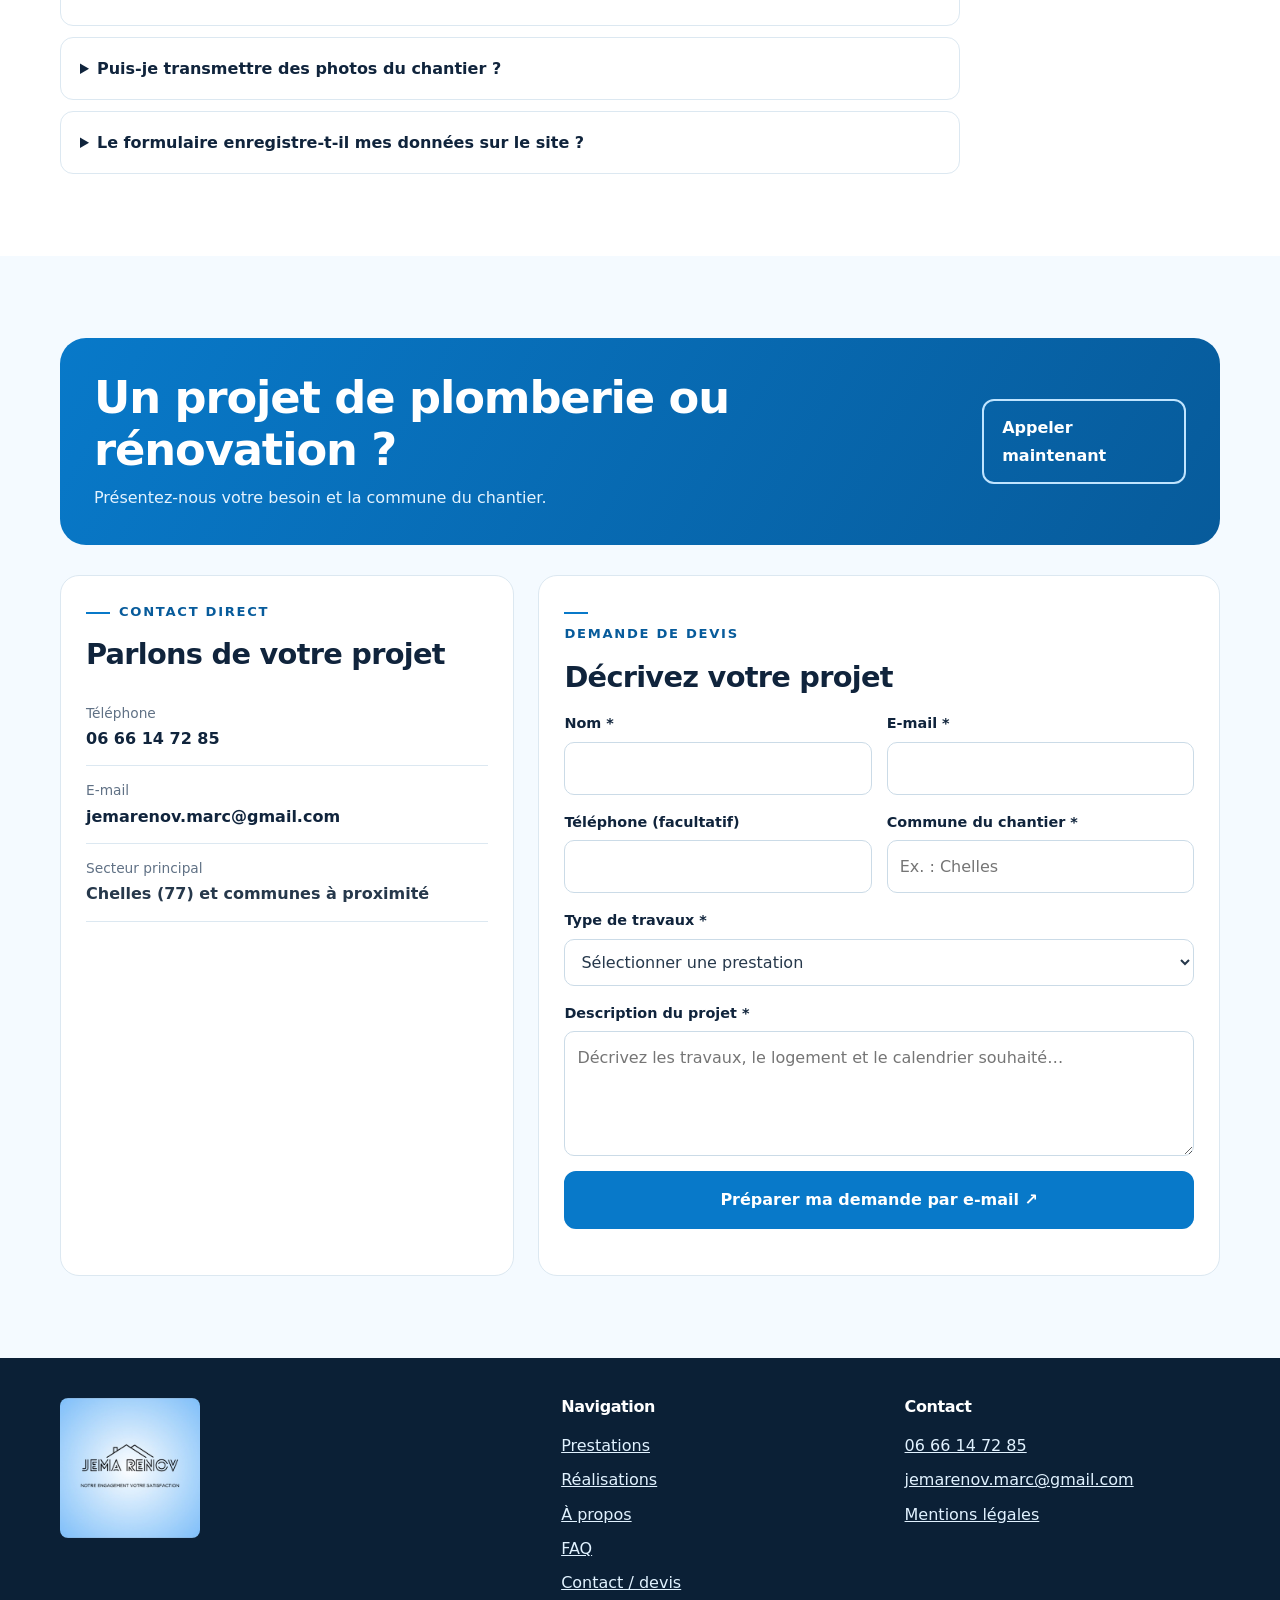
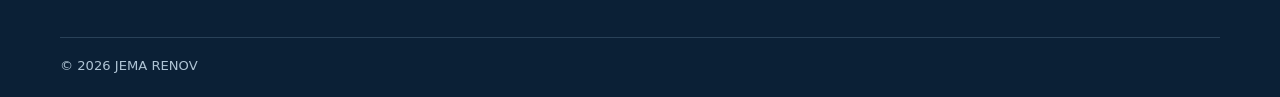
==== commit 537d7c1a: "Update index.html" ====
--- a/index.html
+++ b/index.html
@@ -40,7 +40,7 @@
 <details><summary>Puis-je transmettre des photos du chantier ?</summary><p>Oui, vous pouvez joindre des photos à votre e-mail après l’ouverture de votre messagerie. Elles aident à comprendre le besoin sans remplacer une visite lorsque celle-ci est nécessaire.</p></details>
 <details><summary>Le formulaire enregistre-t-il mes données sur le site ?</summary><p>Non. Il prépare un e-mail dans votre messagerie. Aucune demande n’est stockée par ce site. Le message n’est envoyé que si vous le validez vous-même.</p></details>
 </div></div></section>
-<section class="soft" id="contact"><div class="container"><div class="band"><div><h2>Un projet de plomberie ou de rénovation?</h2><p>Présentez-nous votre besoin et la commune du chantier.</p></div><a class="btn outline" style="color:white;border-color:#bfe4ff" href="tel:+33666147285">Appeler maintenant</a></div><div class="contact">
+<section class="soft" id="contact"><div class="container"><div class="band"><div><h2>Un projet de plomberie ou rénovation ?</h2><p>Présentez-nous votre besoin et la commune du chantier.</p></div><a class="btn outline" style="color:white;border-color:#bfe4ff" href="tel:+33666147285">Appeler maintenant</a></div><div class="contact">
 <div class="contactbox"><div class="eyebrow">Contact direct</div><h2 style="font-size:1.8rem">Parlons de votre projet</h2><div class="contactitem"><span>Téléphone</span><a href="tel:+33666147285">06 66 14 72 85</a></div><div class="contactitem"><span>E-mail</span><a href="mailto:jemarenov.marc@gmail.com">jemarenov.marc@gmail.com</a></div><div class="contactitem"><span>Secteur principal</span><strong>Chelles (77) et communes à proximité</strong></div><p class="hint"></p></div>
 <div class="contactbox"><div class="eyebrow">
 <form action="https://formsubmit.co/jemarenov.marc@gmail.com" method="POST">
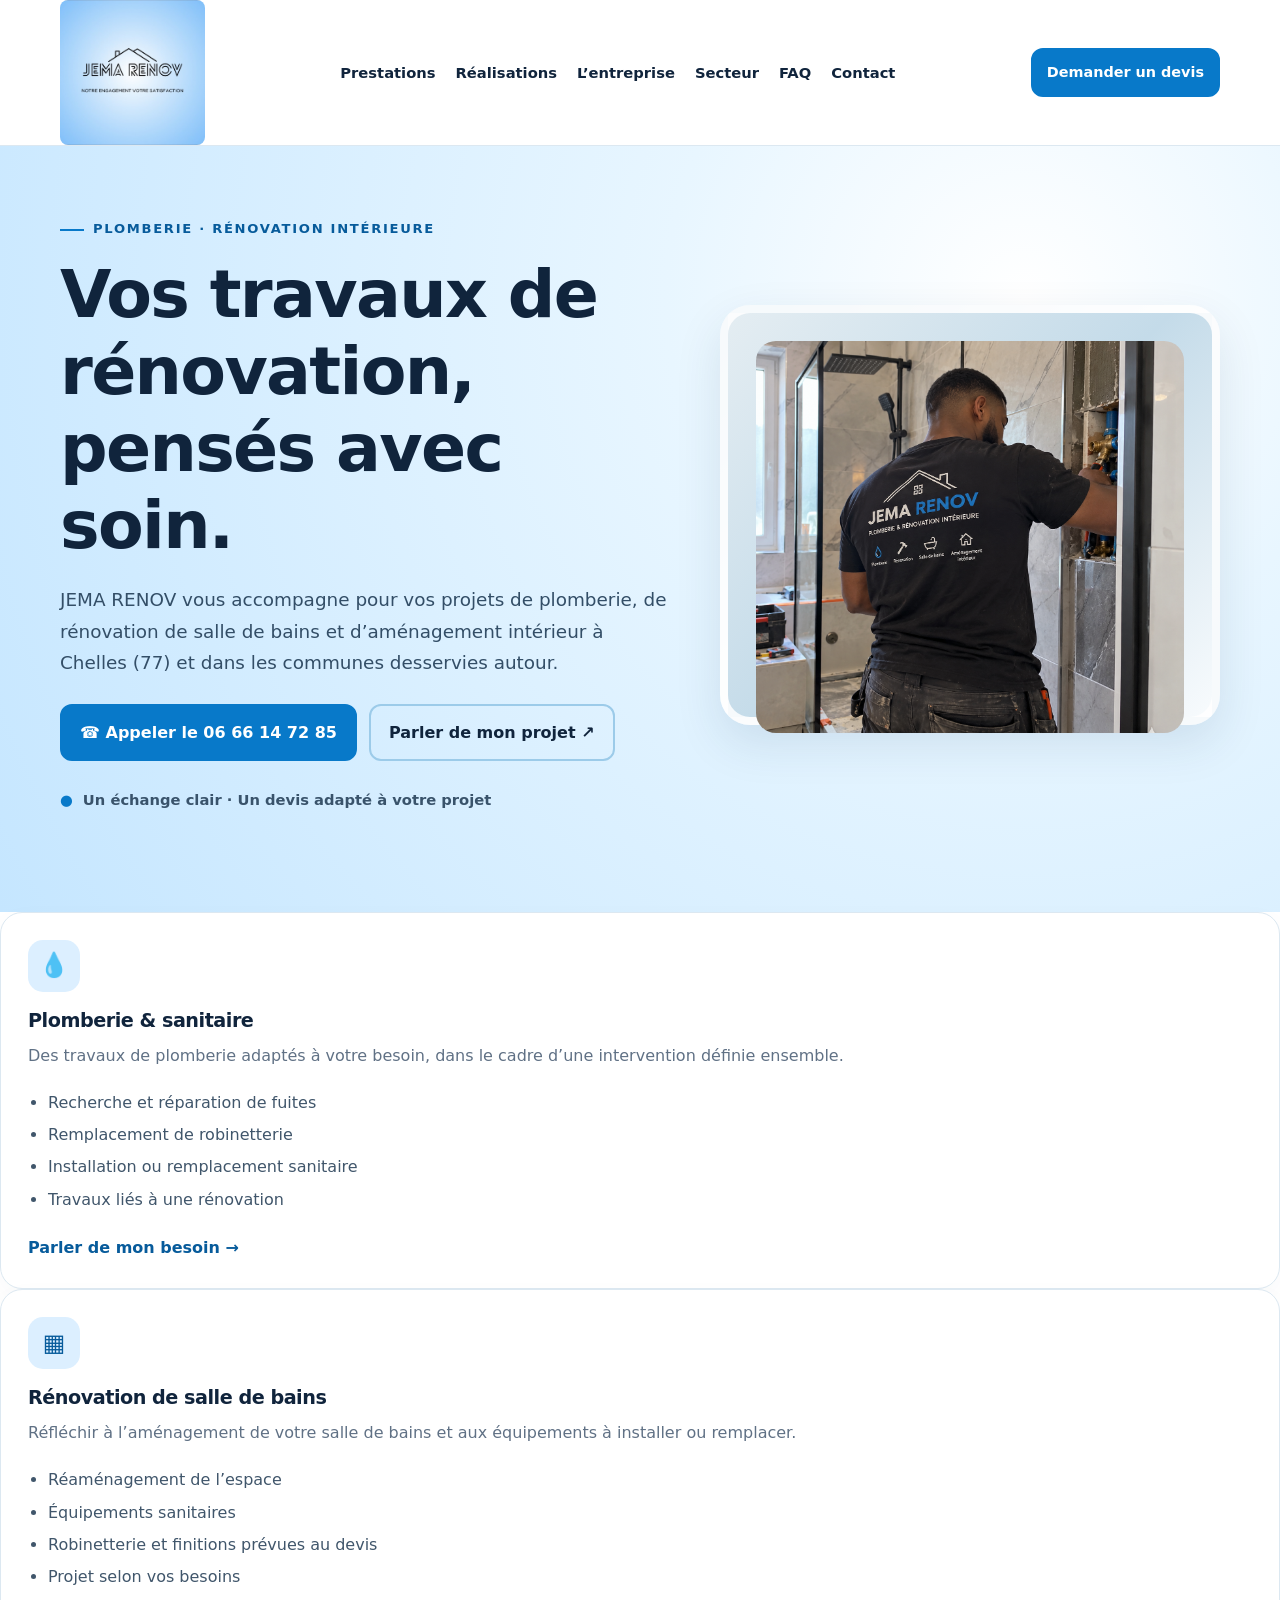
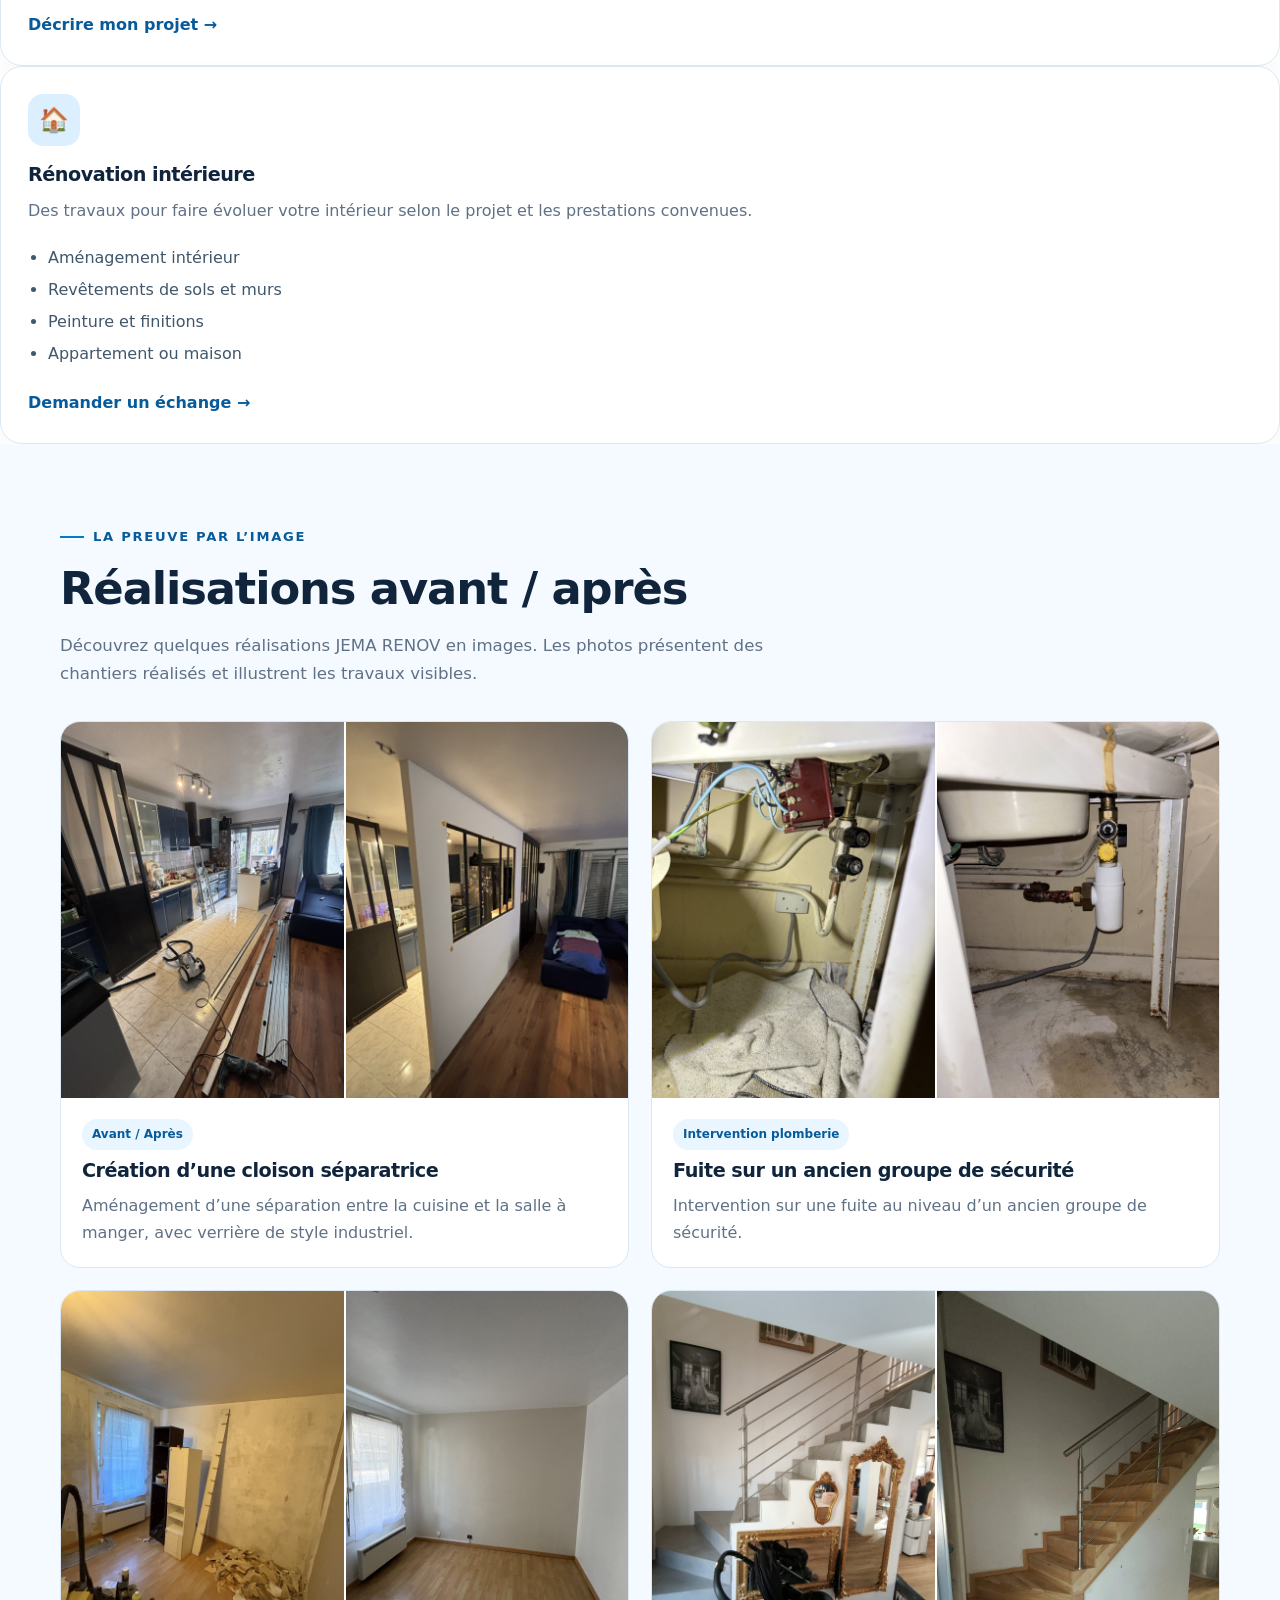
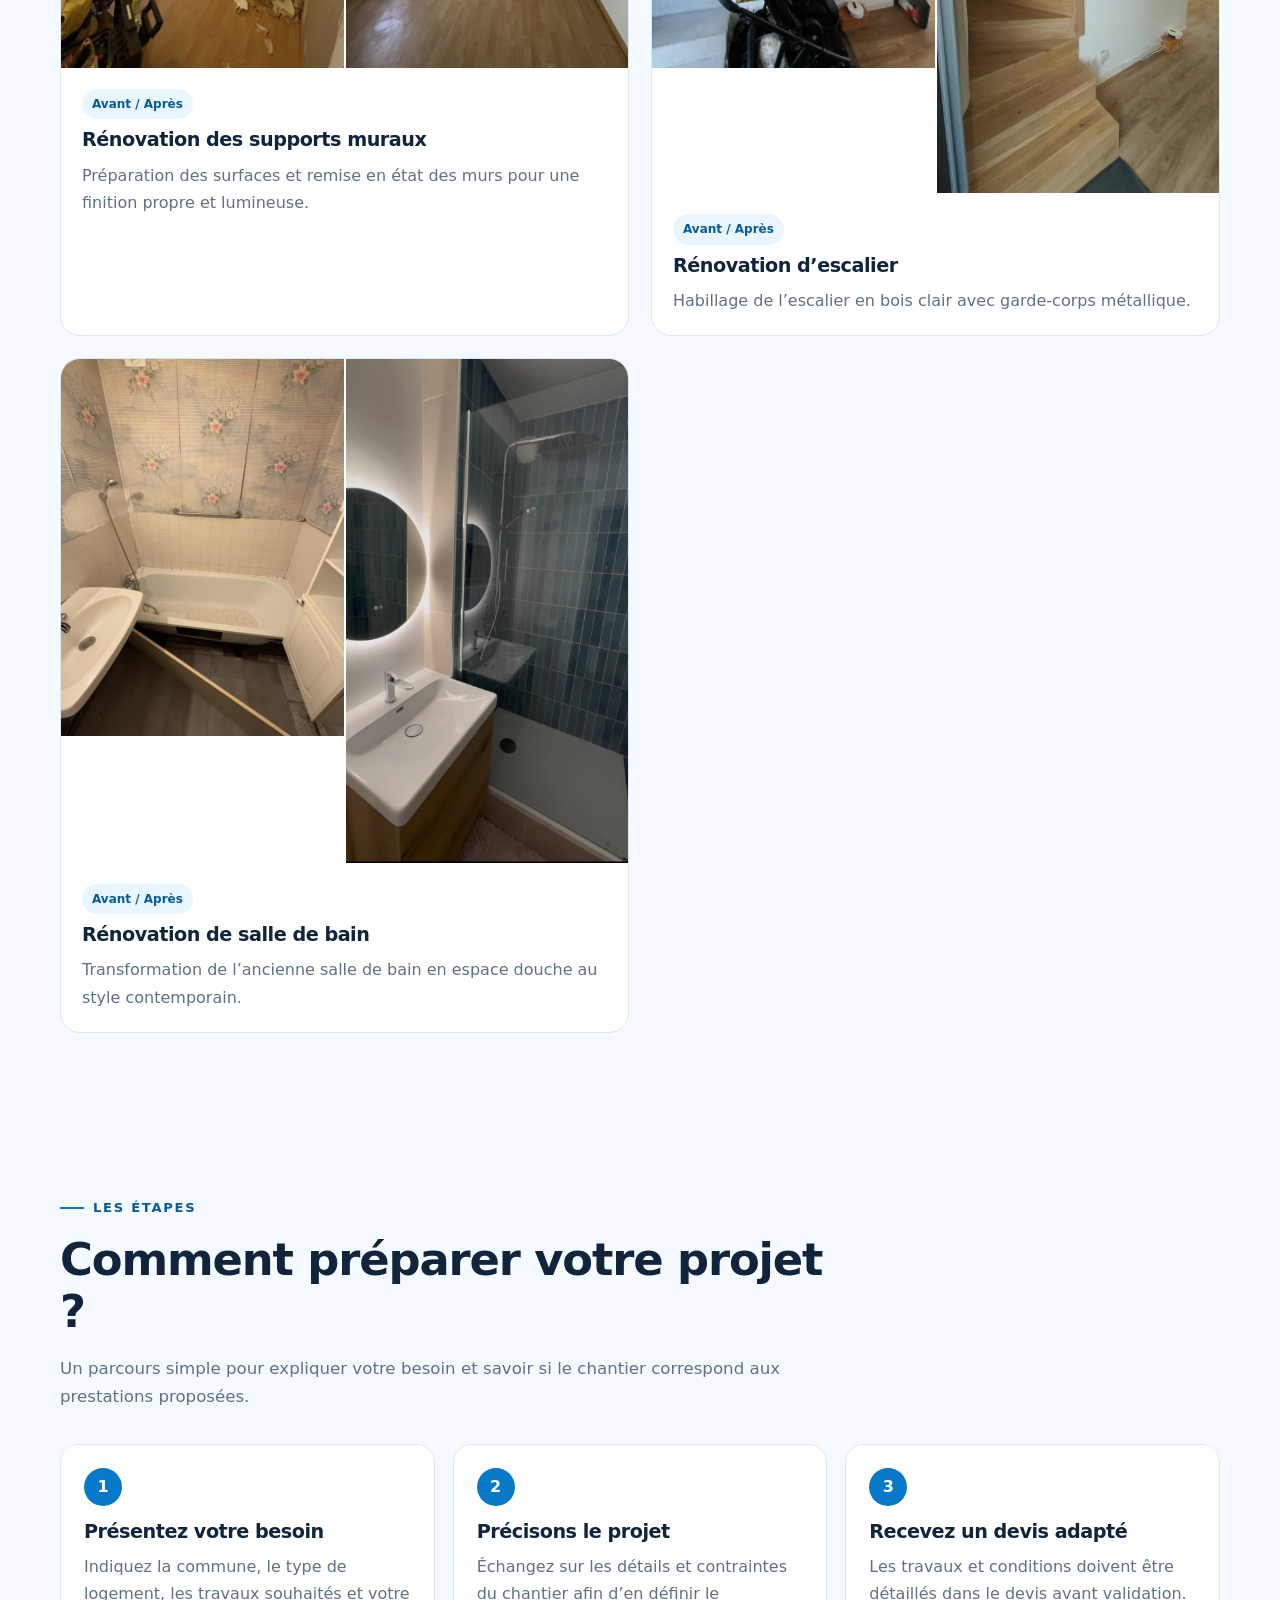
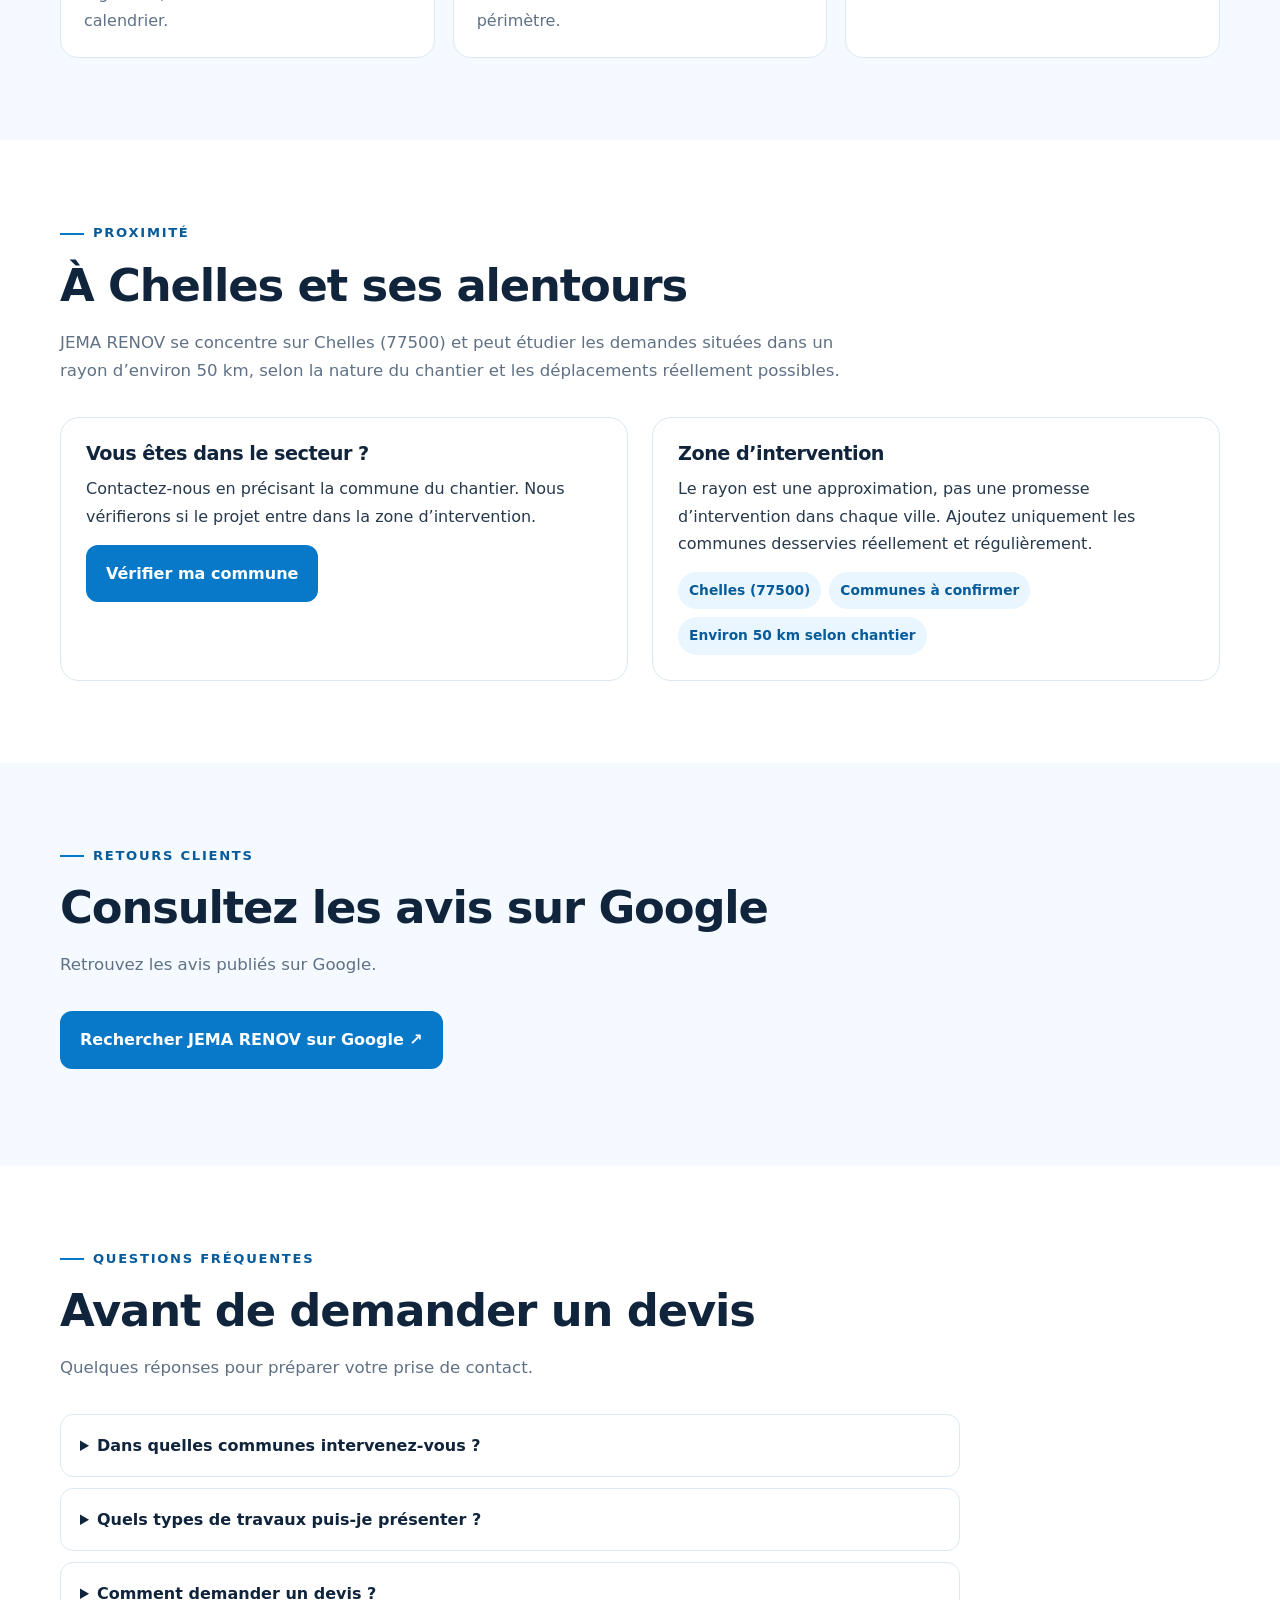
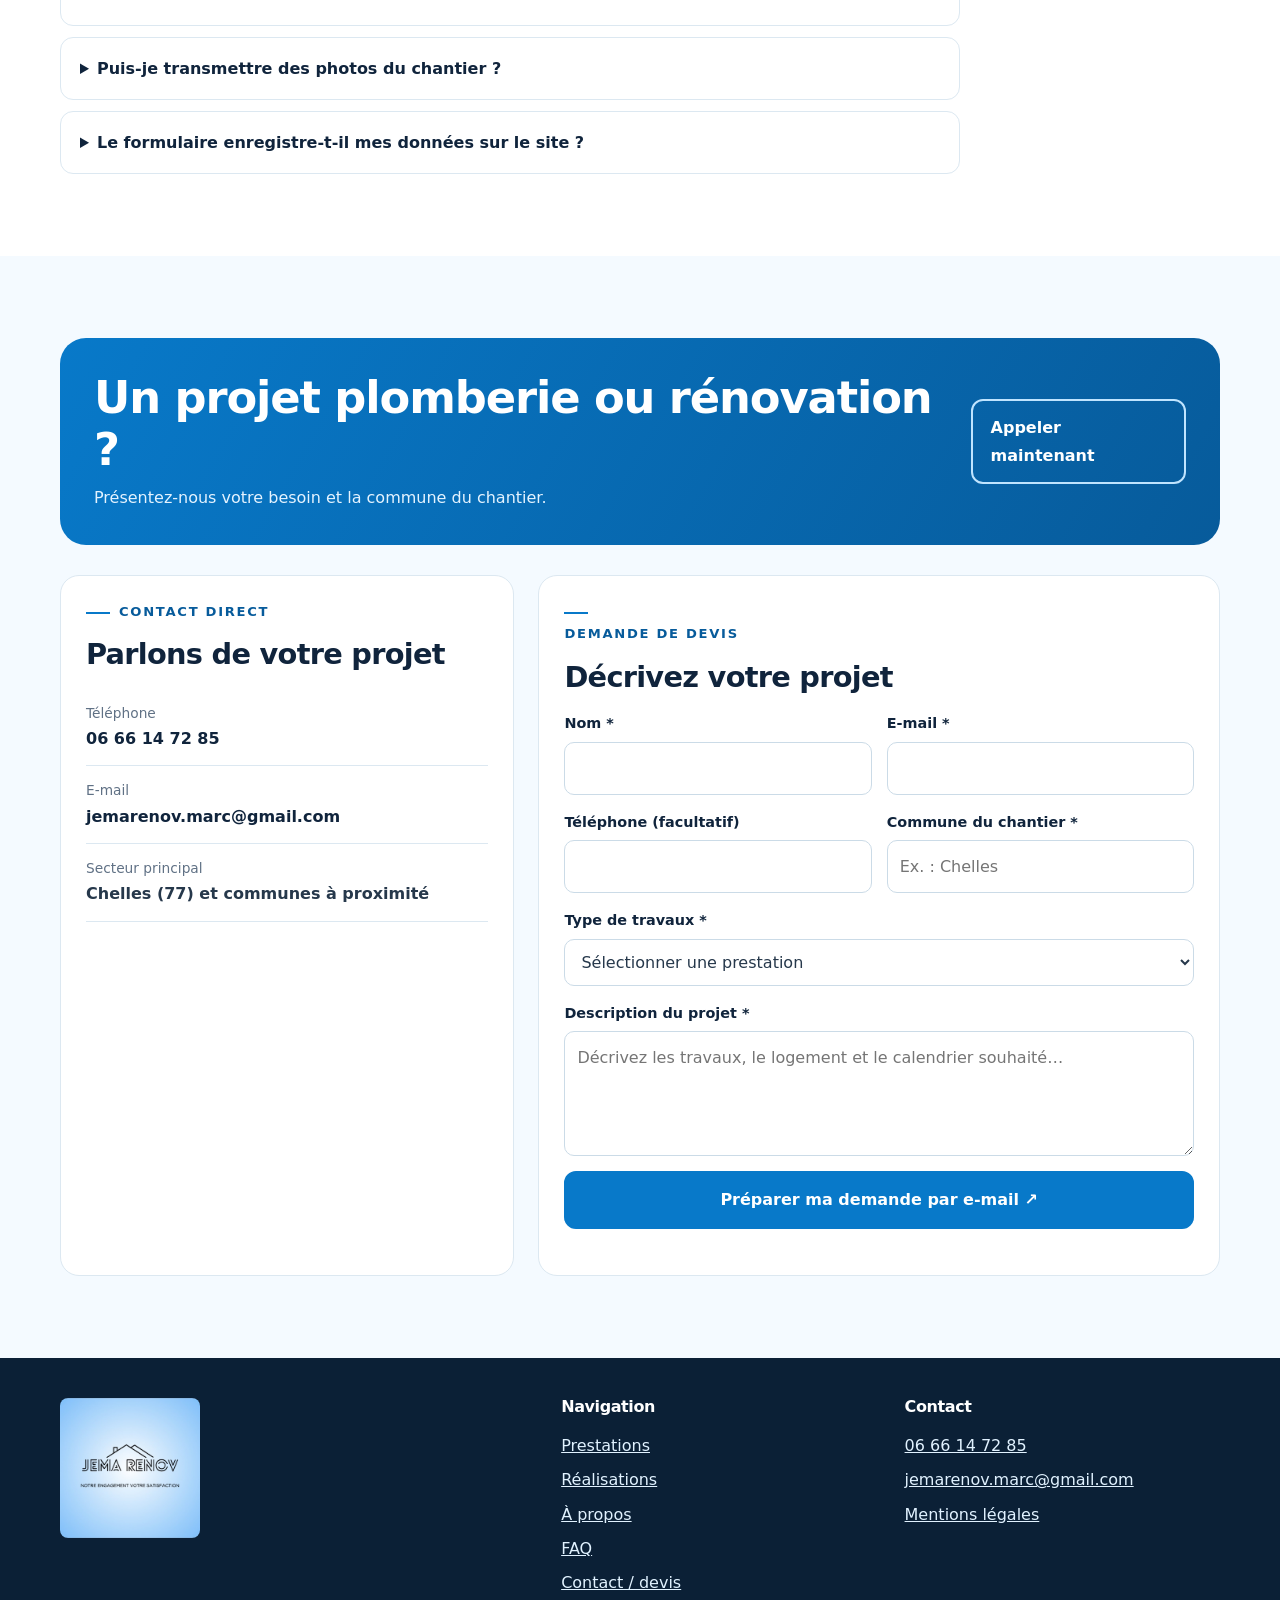
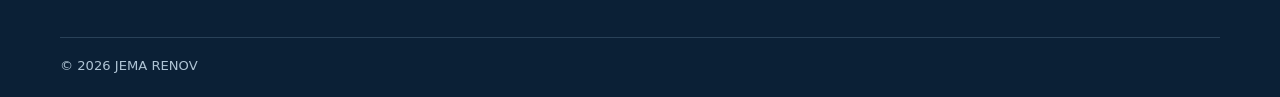
==== commit 8c64c179: "Update index.html" ====
--- a/index.html
+++ b/index.html
@@ -40,7 +40,7 @@
 <details><summary>Puis-je transmettre des photos du chantier ?</summary><p>Oui, vous pouvez joindre des photos à votre e-mail après l’ouverture de votre messagerie. Elles aident à comprendre le besoin sans remplacer une visite lorsque celle-ci est nécessaire.</p></details>
 <details><summary>Le formulaire enregistre-t-il mes données sur le site ?</summary><p>Non. Il prépare un e-mail dans votre messagerie. Aucune demande n’est stockée par ce site. Le message n’est envoyé que si vous le validez vous-même.</p></details>
 </div></div></section>
-<section class="soft" id="contact"><div class="container"><div class="band"><div><h2>Un projet de plomberie ou rénovation ?</h2><p>Présentez-nous votre besoin et la commune du chantier.</p></div><a class="btn outline" style="color:white;border-color:#bfe4ff" href="tel:+33666147285">Appeler maintenant</a></div><div class="contact">
+<section class="soft" id="contact"><div class="container"><div class="band"><div><h2>Un projet plomberie ou rénovation ?</h2><p>Présentez-nous votre besoin et la commune du chantier.</p></div><a class="btn outline" style="color:white;border-color:#bfe4ff" href="tel:+33666147285">Appeler maintenant</a></div><div class="contact">
 <div class="contactbox"><div class="eyebrow">Contact direct</div><h2 style="font-size:1.8rem">Parlons de votre projet</h2><div class="contactitem"><span>Téléphone</span><a href="tel:+33666147285">06 66 14 72 85</a></div><div class="contactitem"><span>E-mail</span><a href="mailto:jemarenov.marc@gmail.com">jemarenov.marc@gmail.com</a></div><div class="contactitem"><span>Secteur principal</span><strong>Chelles (77) et communes à proximité</strong></div><p class="hint"></p></div>
 <div class="contactbox"><div class="eyebrow">
 <form action="https://formsubmit.co/jemarenov.marc@gmail.com" method="POST">
